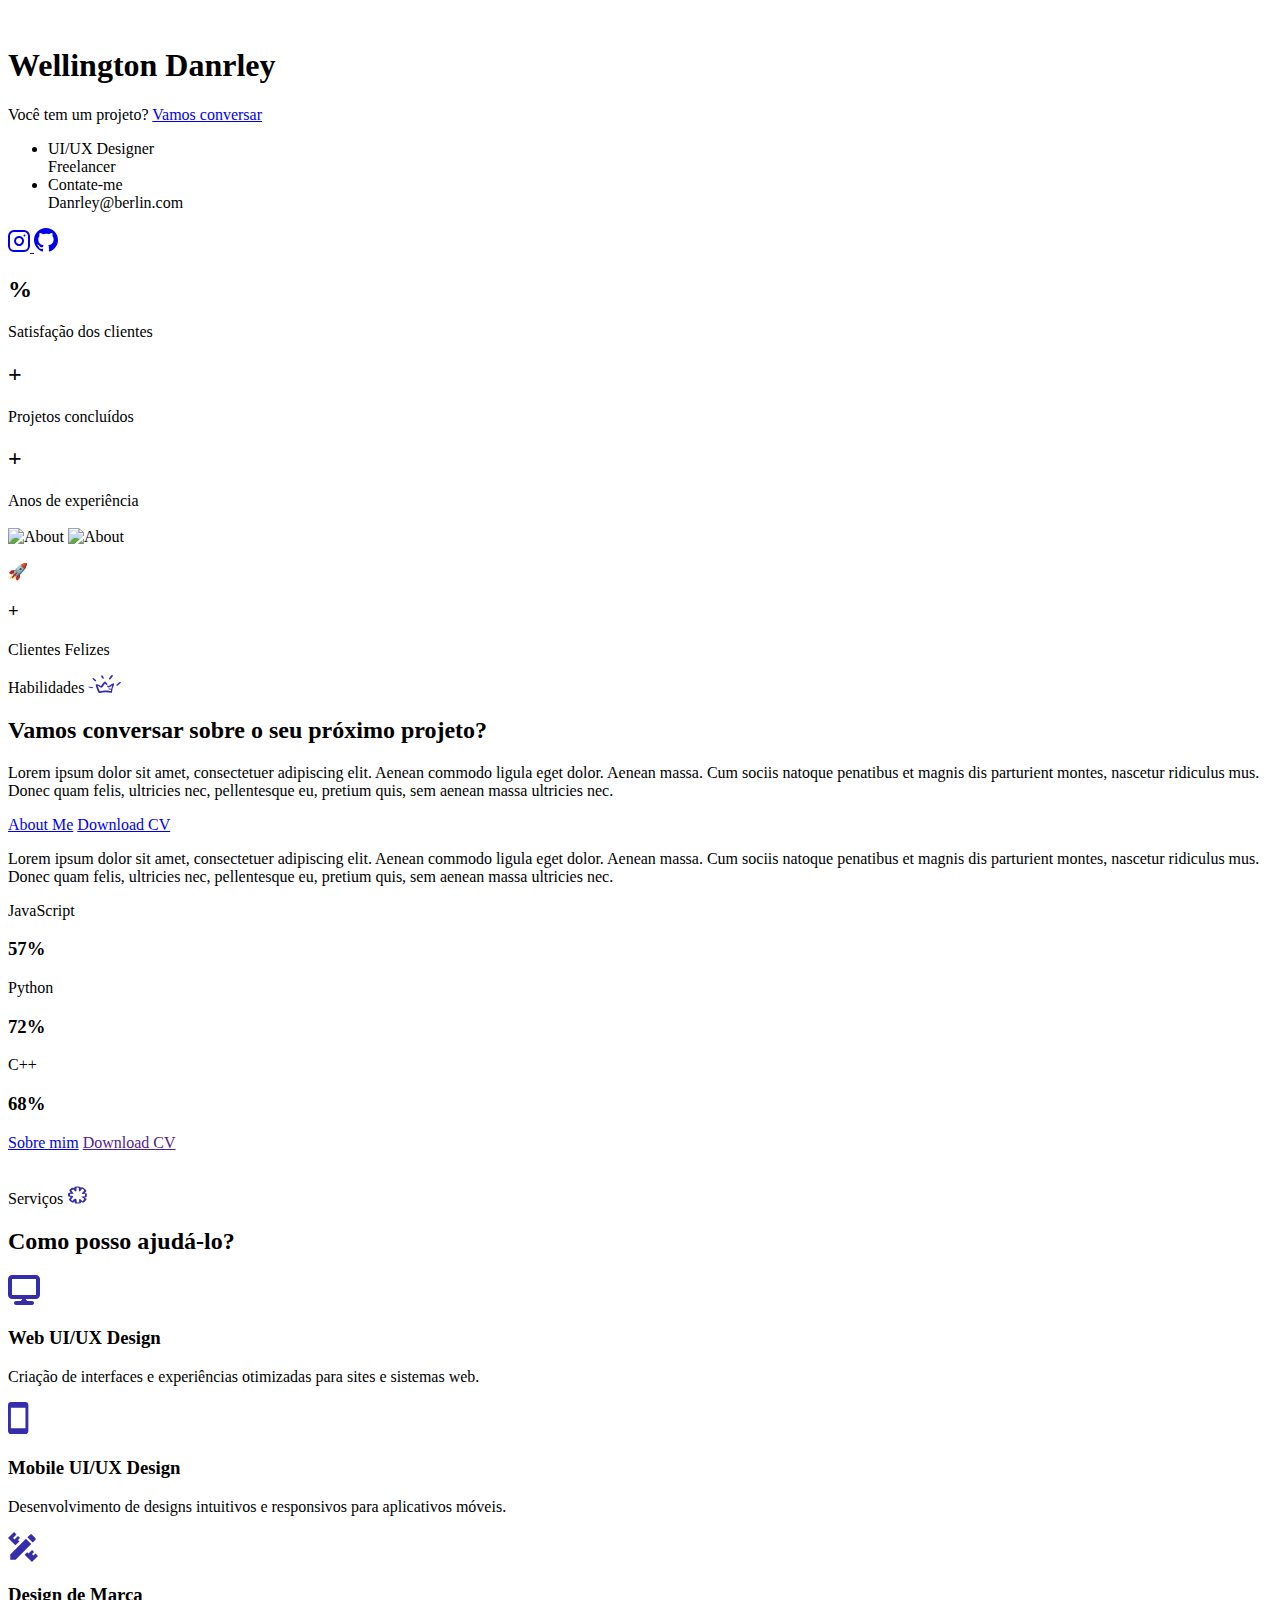
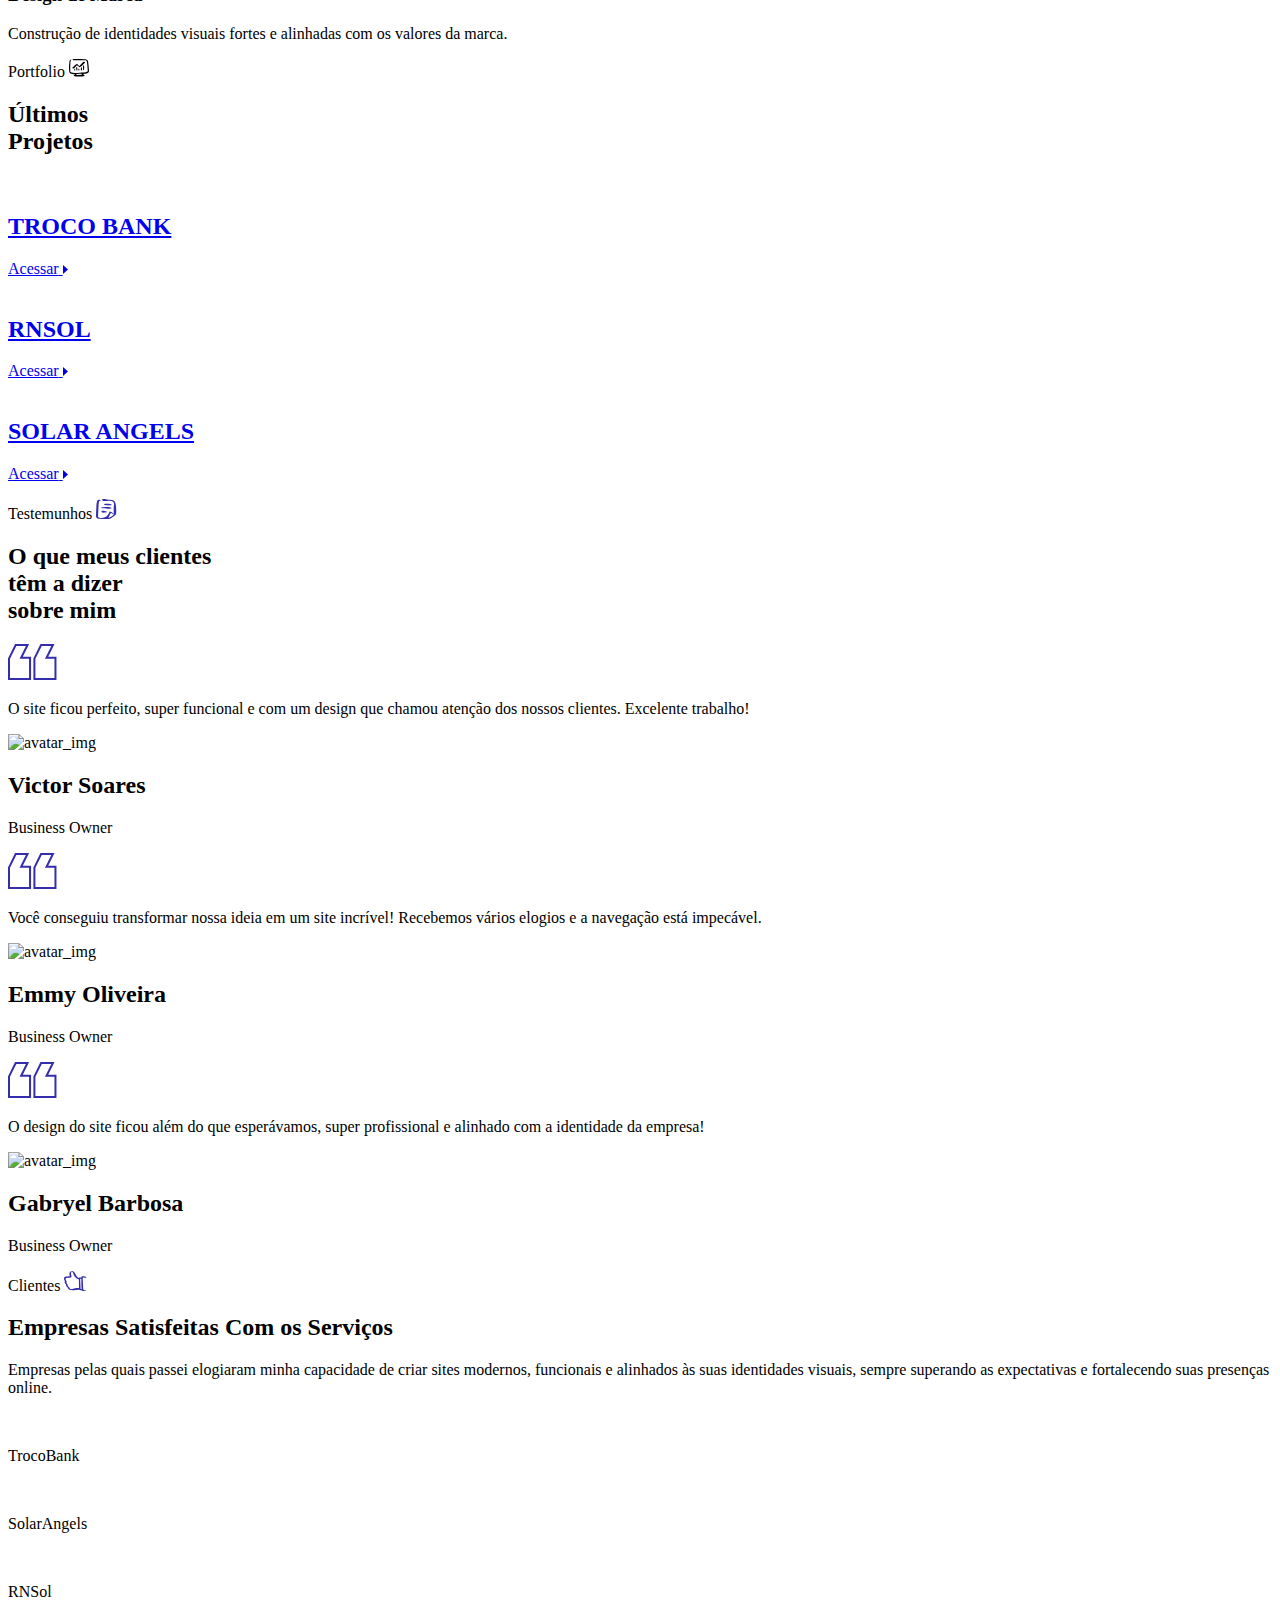
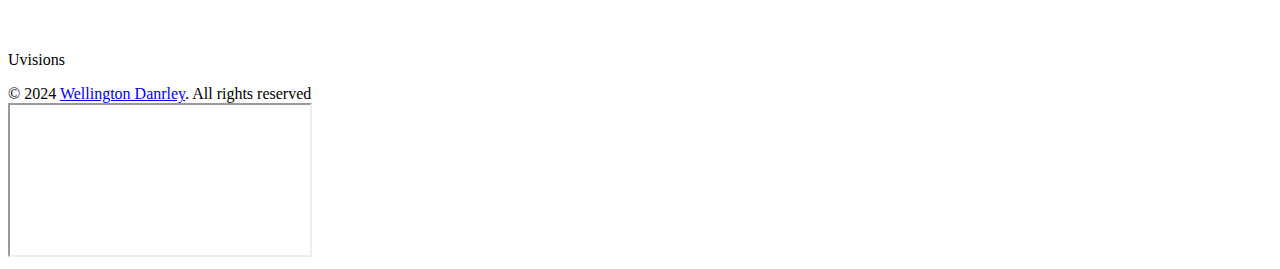
==== index.html @ e6342ba8 "Update index.html" ====
<!DOCTYPE html>
<html class="no-js" lang="en">


<meta http-equiv="content-type" content="text/html;charset=utf-8" /><!-- WD -->
<head>
  <!-- Meta Tags -->
  <meta charset="utf-8">
  <meta http-equiv="x-ua-compatible" content="ie=edge">
  <meta name="viewport" content="width=device-width, initial-scale=1">
  <meta name="author" content="Laralink">
  <!-- Favicon Icon -->
  <link rel="icon" href="five.png">
  <!-- Site Title -->
  <title>Wellington Danrley</title>
  <link rel="stylesheet" href="assets/css/plugins/bootstrap.min.css">
  <link rel="stylesheet" href="assets/css/plugins/fontawesome.min.css">
  <link rel="stylesheet" href="assets/css/plugins/odometer-theme-default.css">
  <link rel="stylesheet" href="assets/css/plugins/select2.min.css">
  <link rel="stylesheet" href="assets/css/plugins/animate.css">
  <link rel="stylesheet" href="assets/css/style.css">
</head>

<body>
  <div class="cs_preloader cs_center">
    <div class="cs_preloader_in"></div>
  </div>
  <!-- Start Header Section -->
  

  <!-- Main content inside start-->
  <main>
    <!-- Start Hero Section -->
    <section class="cs_hero cs_style_1 cs_filled_bg" data-src="assets/img/bg/hero_bg.svg">
      <div class="cs_hero_box">
        <img src="assets/img/hero_img.png" alt="">
        <div class="cs_hero_box_in wow fadeInUp" data-wow-duration="0.8s" data-wow-delay="0.2s">
          <h1 class="cs_hero_title cs_font_92 cs_extra_bold cs_link cs_gradient_text_2">Wellington Danrley</h1>
          <p class="cs_hero_subtitle cs_font_24">
            Você tem um projeto?
            <a href="https://wa.me/+5584991062127?text=quero%20fazer%20um%20projeto%20com%20você!" class="cs_semi_bold cs_accent_color cs_text_btn">Vamos conversar</a>
          </p>
        </div>
      </div>
      <div class="container cs_hero_info d-flex justify-content-between">
        <div class="cs_hero_left">
          <ul class="cs_mp_0">
            <li class="cs_hero_meta d-flex align-items-center">
              <div>
                <div class="cs_dot cs_accent_color cs_font_20 cs_semi_bold">UI/UX Designer</div>
                <span class="cs_white_color cs_opacity_06">Freelancer</span>
              </div>
            </li>
            <li class="cs_hero_meta d-flex align-items-center">
              <div>
                <div class="cs_dot cs_white_color cs_opacity_06">Contate-me</div>
                <span class="cs_white_color">Danrley@berlin.com</span>
              </div>
            </li>
          </ul>
          <div class="cs_height_75 cs_height_lg_50"></div>
          <div class="cs_social_btns d-flex cs_gap_30">
            <!--<a class="cs_accent_color_2" href="#">
              <svg width="13" height="22" viewBox="0 0 13 22" fill="none" xmlns="http://www.w3.org/2000/svg">
                <path
                  d="M12 1H9C7.67392 1 6.40215 1.52678 5.46447 2.46447C4.52678 3.40215 4 4.67392 4 6V9H1V13H4V21H8V13H11L12 9H8V6C8 5.73478 8.10536 5.48043 8.29289 5.29289C8.48043 5.10536 8.73478 5 9 5H12V1Z"
                  stroke="currentColor" stroke-width="2" stroke-linecap="round" stroke-linejoin="round" />
              </svg>
            </a>
            <a class="cs_accent_color_2" href="#">
              <svg width="22" height="20" viewBox="0 0 22 20" fill="none" xmlns="http://www.w3.org/2000/svg">
                <path
                  d="M21 1.00784C21 1.00784 20.3 3.10784 19 4.40784C20.6 14.4078 9.6 21.7078 1 16.0078C3.2 16.1078 5.4 15.4078 7 14.0078C2 12.5078 -0.5 6.60784 2 2.00784C4.2 4.60784 7.6 6.10784 11 6.00784C10.1 1.80784 15 -0.592165 18 2.20784C19.1 2.20784 21 1.00784 21 1.00784Z"
                  stroke="currentColor" stroke-width="2" stroke-linecap="round" stroke-linejoin="round" />
              </svg>
            </a>-->
            <a class="cs_accent_color_2" href="https://www.instagram.com/Danrleyof/">
              <svg width="22" height="22" viewBox="0 0 22 22" fill="none" xmlns="http://www.w3.org/2000/svg">
                <path
                  d="M16 1H6C3.23858 1 1 3.23858 1 6V16C1 18.7614 3.23858 21 6 21H16C18.7614 21 21 18.7614 21 16V6C21 3.23858 18.7614 1 16 1Z"
                  stroke="currentColor" stroke-width="2" stroke-linecap="round" stroke-linejoin="round" />
                <path
                  d="M14.9997 10.3701C15.1231 11.2023 14.981 12.0523 14.5935 12.7991C14.206 13.5459 13.5929 14.1515 12.8413 14.5297C12.0898 14.908 11.2382 15.0397 10.4075 14.906C9.57683 14.7723 8.80947 14.3801 8.21455 13.7852C7.61962 13.1903 7.22744 12.4229 7.09377 11.5923C6.96011 10.7616 7.09177 9.90995 7.47003 9.15843C7.84829 8.40691 8.45389 7.7938 9.20069 7.4063C9.94749 7.0188 10.7975 6.87665 11.6297 7.00006C12.4786 7.12594 13.2646 7.52152 13.8714 8.12836C14.4782 8.73521 14.8738 9.52113 14.9997 10.3701Z"
                  stroke="currentColor" stroke-width="2" stroke-linecap="round" stroke-linejoin="round" />
                <path d="M16.5 5.5H16.51" stroke="currentColor" stroke-width="2" stroke-linecap="round"
                  stroke-linejoin="round" />
              </svg>
            </a>
            <a class="cs_accent_color_2" href="https://github.com/wellingtondanrley/">
              <svg xmlns="http://www.w3.org/2000/svg" viewBox="0 0 24 24" width="24" height="24" fill="currentColor">
                <path d="M12 0C5.37 0 0 5.37 0 12c0 5.3 3.44 9.8 8.2 11.39.6.11.82-.26.82-.58 0-.29-.01-1.04-.02-2.04-3.34.73-4.04-1.61-4.04-1.61-.54-1.38-1.33-1.75-1.33-1.75-1.09-.75.08-.74.08-.74 1.2.08 1.83 1.23 1.83 1.23 1.07 1.83 2.8 1.3 3.48.99.11-.78.42-1.3.76-1.6-2.67-.3-5.47-1.34-5.47-5.97 0-1.32.47-2.4 1.23-3.24-.12-.3-.53-1.52.12-3.16 0 0 1.01-.32 3.3 1.23a11.48 11.48 0 0 1 3-.41c1.02.01 2.05.14 3 .41 2.29-1.55 3.3-1.23 3.3-1.23.65 1.64.24 2.86.12 3.16.77.84 1.23 1.92 1.23 3.24 0 4.64-2.81 5.66-5.48 5.97.43.37.81 1.1.81 2.22 0 1.6-.02 2.9-.02 3.29 0 .32.22.69.82.58C20.56 21.8 24 17.3 24 12c0-6.63-5.37-12-12-12z" />
              </svg>
            </a>
            <!--<a class="cs_accent_color_2" href="#">
              <svg width="22" height="22" viewBox="0 0 22 22" fill="none" xmlns="http://www.w3.org/2000/svg">
                <path
                  d="M11 21C16.5228 21 21 16.5228 21 11C21 5.47715 16.5228 1 11 1C5.47715 1 1 5.47715 1 11C1 16.5228 5.47715 21 11 21Z"
                  stroke="currentColor" stroke-width="2" stroke-linecap="round" stroke-linejoin="round" />
                <path d="M18.13 4.09009C14.22 8.14009 9 9.44009 1.25 9.94009" stroke="currentColor" stroke-width="2"
                  stroke-linecap="round" stroke-linejoin="round" />
                <path d="M20.7501 11.8401C14.1301 10.4301 8.61012 12.8401 4.37012 18.1601" stroke="currentColor"
                  stroke-width="2" stroke-linecap="round" stroke-linejoin="round" />
                <path d="M7.56006 1.75C11.9301 7.75 13.5601 11.17 15.5601 19.47" stroke="currentColor" stroke-width="2"
                  stroke-linecap="round" stroke-linejoin="round" />
              </svg>
            </a> -->
          </div>
        </div>
        <div>
          <div class="cs_funfact cs_style_1 text-end">
            <h2 class="cs_funfact_number cs_font_24 cs_white_color cs_semi_bold m-0">
              <span class="odometer" data-count-to="100"></span>%
            </h2>
            <div class="cs_white_color cs_opacity_06">Satisfação dos clientes</div>
          </div>
          <div class="cs_funfact cs_style_1 text-end">
            <h2 class="cs_funfact_number cs_font_24 cs_white_color cs_semi_bold m-0">
              <span class="odometer" data-count-to="10"></span>+
            </h2>
            <div class="cs_white_color cs_opacity_06">Projetos concluídos</div>
          </div>
          <div class="cs_funfact cs_style_1 text-end">
            <h2 class="cs_funfact_number cs_font_24 cs_white_color cs_semi_bold m-0">
              <span class="odometer" data-count-to="1"></span>+
            </h2>
            <div class="cs_white_color cs_opacity_06">Anos de experiência</div>
          </div>
        </div>
      </div>
    </section>
    <!-- Start Hero Section -->

    <!-- Start About Section -->
    <section class="position-relative">
      <div class="position-absolute cs_about_shape_2">
        <img src="assets/img/about_shape_2.svg" alt="">
      </div>
      <div class="cs_height_150 cs_height_lg_80"></div>
      <div class="container">
        <div class="row">
          <div class="col-lg-6">
            <div class="cs_image_box cs_style_1 position-relative">
              <img class="position-absolute cs_about_shape" src="assets/img/about_shape_1.svg" alt="About">
              <img class="w-100" src="assets/img/about_img_1.png" alt="About">
              <div
                class="cs_happy_client position-absolute cs_white_bg d-flex align-items-center cs_radius_20 cs_gap_15 wow fadeInRight" data-wow-duration="0.8s" data-wow-delay="0.2s">
                <p class="mb-0 cs_emoji_text">🚀</p>
                <div>
                  <h3 class="mb-0 cs_font_24 cs_semi_bold cs_accent_color">
                    <span class="odometer" data-count-to="9"></span>+
                  </h3>
                  <p class="mb-0 cs_font_16 cs_medium">Clientes Felizes</p>
                </div>
              </div>
            </div>
          </div>
          <div class="col-lg-6">
            <div class="cs_pl_70">
              <div class="cs_height_40 cs_height_lg_30"></div>
              <div class="cs_section_heading cs_style_1">
                <p class="cs_section_subtitle cs_accent_color_2 cs_font_16">
                  <span>Habilidades</span>
                  <svg width="34" height="18" viewBox="0 0 34 18" fill="none" xmlns="http://www.w3.org/2000/svg">
                    <path fill-rule="evenodd" clip-rule="evenodd"
                      d="M13.164 1.06887C13.1878 2.25431 14.6046 4.16031 15.5689 3.80003C15.9856 3.63732 15.9856 3.463 15.5332 2.19621C14.4498 -0.813889 13.1402 0.115862 13.164 1.06887ZM21.0215 3.75354C20.6882 4.67168 21.843 4.83439 22.6407 3.98598C23.4502 3.11433 24.3193 1.81268 24.7836 0.929407C25.2956 0.0810016 24.2955 -0.349012 23.4621 0.348307C22.474 1.16185 21.2477 3.11433 21.0215 3.75354ZM4.61598 3.0446C3.87784 3.33515 6.35416 6.33363 7.35421 6.35687C8.52093 6.38011 8.61615 6.12443 7.80659 5.06683C6.53272 3.39327 5.46126 2.70757 4.61598 3.0446ZM15.807 7.35636C15.3665 7.78637 14.8426 8.3791 14.6403 8.65803C12.9021 11.1916 12.8783 11.2149 12.0806 10.6221C10.2353 9.274 7.1994 8.35586 7.79467 10.7035C8.16374 12.1214 9.25905 14.7131 9.54478 15.5731C10.2829 17.8394 10.6758 18.2113 11.9854 17.9091C15.2355 17.1421 19.8787 17.1188 23.2003 17.851C24.0217 18.037 24.0693 17.944 24.1527 16.3285C24.3194 13.0628 26.248 9.87833 26.248 8.8556C26.248 7.70502 24.0217 8.56505 20.9978 10.8778L20.6882 11.1103L20.2477 10.8197C19.3429 10.227 18.8905 10.6919 19.4024 11.6797C19.8191 12.4817 20.1644 12.749 21.0811 12.319C21.6049 12.0749 22.3311 11.61 23.355 10.9011C23.7598 10.6221 24.0932 10.4246 24.0932 10.4594C24.0932 10.6221 23.3669 13.6671 23.3669 13.6787L21.5573 13.5276C20.1167 13.4695 19.9501 14.2133 21.4382 14.4342C21.593 14.4574 23.1169 14.6434 23.1169 14.6434C23.1169 14.6434 23.0574 15.2942 22.8907 15.6661C22.7121 16.038 22.4145 16.131 21.9264 15.9683C18.1047 14.7363 11.8782 16.2356 11.8663 16.2356C11.6401 16.2704 9.56861 10.9359 9.73528 10.7732C9.75909 10.75 10.0091 10.9011 10.2948 11.1103C13.5211 13.3998 13.8545 13.3301 15.9856 9.99456L16.9856 8.42559L17.3785 8.99507C18.5214 10.657 20.1405 9.92483 19.2357 8.70452C18.9262 8.29775 18.4143 7.6934 17.5928 6.75202C17.2238 6.32201 16.6761 6.50795 15.807 7.35636ZM31.2959 7.18203C30.8673 7.42609 28.6291 9.51805 28.3672 9.9132C27.8076 10.7848 28.9743 10.9824 30.0339 10.1921C31.2721 9.27399 33.0222 7.69341 33.0222 7.48421C33.0341 7.06582 31.8793 6.85661 31.2959 7.18203ZM1.8063 12.749C3.54448 13.1674 4.54451 13.272 4.93739 13.0628C5.58028 12.7257 5.28265 12.4817 3.75877 12.1098C3.6159 12.0749 2.21106 11.6914 1.24672 11.6914C0.556213 11.6914 -0.979555 12.0633 1.8063 12.749Z"
                      fill="#342EAD" />
                  </svg>
                </p>
                <h2 class="cs_section_title cs_font_48 cs_semi_bold">Vamos <span class="cs_accent_color">conversar
                  </span>
                  sobre o seu <span class="cs_accent_color_2">próximo projeto?</span></h2>
              </div>
              <div class="cs_height_40 cs_height_lg_30"></div>
              <div class="cs_tabs cs_style_1">

                <div class="cs_tab_body">
                  <div class="cs_tab " data-id="myself">
                    <p class="m-0">Lorem ipsum dolor sit amet, consectetuer adipiscing elit. Aenean commodo ligula eget
                      dolor. Aenean massa. Cum sociis natoque penatibus et magnis dis parturient montes, nascetur
                      ridiculus mus. Donec quam felis, ultricies nec, pellentesque eu, pretium quis, sem aenean massa
                      ultricies nec.</p>
                    <div class="cs_height_30 cs_height_lg_20"></div>
                    <a class="cs_btn cs_style_1" href="contact.html"><span>About Me</span></a>
                    <a class="cs_btn cs_style_1" href="contact.html"><span>Download CV</span></a>
                  </div>
                  <div class="cs_tab" data-id="education">
                    <p class="m-0">Lorem ipsum dolor sit amet, consectetuer adipiscing elit. Aenean commodo ligula eget
                      dolor. Aenean massa. Cum sociis natoque penatibus et magnis dis parturient montes, nascetur
                      ridiculus mus. Donec quam felis, ultricies nec, pellentesque eu, pretium quis, sem aenean massa
                      ultricies nec.</p>
                  </div>
                  <div class="cs_tab active" data-id="tools">
                    <!--<div class="cs_progressbar cs_style_1">
                      <div class="label cs_font_20 cs_primary_color">HTML/CSS</div>
                      <h3 class="cs_progressbar_head cs_accent_color cs_normal cs_font_14 text-end">89%</h3>
                      <div class="cs_progress" data-progress="89">
                        <div class="cs_progress_in"></div>
                      </div>
                    </div>-->
                    <div class="cs_progressbar cs_style_1">
                      <div class="label cs_font_20 cs_primary_color">JavaScript</div>
                      <h3 class="cs_progressbar_head cs_accent_color cs_normal cs_font_14 text-end">57%</h3>
                      <div class="cs_progress" data-progress="57">
                        <div class="cs_progress_in"></div>
                      </div>
                    </div>
                    <div class="cs_progressbar cs_style_1">
                      <div class="label cs_font_20 cs_primary_color">Python</div>
                      <h3 class="cs_progressbar_head cs_accent_color cs_normal cs_font_14 text-end">72%</h3>
                      <div class="cs_progress" data-progress="72">
                        <div class="cs_progress_in"></div>
                      </div>
                    </div>
                    <div class="cs_progressbar cs_style_1">
                      <div class="label cs_font_20 cs_primary_color">C++</div>
                      <h3 class="cs_progressbar_head cs_accent_color cs_normal cs_font_14 text-end">68%</h3>
                      <div class="cs_progress" data-progress="68">
                        <div class="cs_progress_in"></div>
                      </div>
                      
                    </div>
                    <a class="cs_btn cs_style_1" href="about.html"><span>Sobre mim</span></a>
                    <a class="cs_btn cs_style_1" href=""><span>Download CV</span></a>
                  </div>
                </div>
              </div>
            </div>
          </div>
        </div>
      </div>
      <div class="cs_height_150 cs_height_lg_80"></div>
    </section>
    <!-- End About Section -->

    <!-- Start Service Section -->
    <section class="cs_100_bg position-relative" data-src="assets/img/bg/service_bg.png">
      <div class="cs_service_shape_1 position-absolute">
        <img src="assets/img/service_shape_1.svg" alt="">
      </div>
      <div class="cs_height_145 cs_height_lg_75"></div>
      <div class="container">
        <div class="cs_section_heading cs_style_1">
          <p class="cs_section_subtitle cs_accent_color_2 cs_font_16 wow fadeInLeft" data-wow-duration="0.8s" data-wow-delay="0.2s">
            <span>Serviços</span>
            <svg width="20" height="18" viewBox="0 0 20 18" fill="none" xmlns="http://www.w3.org/2000/svg">
              <path fill-rule="evenodd" clip-rule="evenodd"
                d="M8.3165 0.722028C7.59665 0.85855 7.46009 1.00749 7.3608 1.6529C7.28633 2.17419 7.27388 2.1866 7.01329 2.02525C5.33769 0.933026 1.46525 3.71325 2.66918 5.14059C3.30217 5.88533 3.48833 6.25767 3.57521 6.38178C1.5521 6.69201 0.96875 6.64236 0.96875 8.90136C0.96875 10.7755 1.46522 10.6762 3.82344 10.8376C3.61244 11.1355 2.7809 12.4387 2.30925 12.9848C1.8252 13.5433 1.84999 13.6674 2.59469 14.4494C4.76674 16.7455 5.90861 17.1179 7.05048 15.9015C7.5221 15.4051 7.6463 15.492 7.65866 16.3856C7.68349 17.4778 8.94951 17.7881 12.1889 17.4654C14.2245 17.2668 14.0382 17.031 13.8769 15.8643L15.1802 16.4104C16.5082 16.9689 17.0171 16.5966 19.636 13.1337C19.7973 12.9227 19.3133 12.5008 18.9161 12.5008C18.7671 12.5008 18.3699 12.2525 18.0348 11.9546L17.4142 11.4085C17.8487 11.3589 18.5685 11.2596 19.1519 11.1603C19.4497 11.1106 19.6608 10.8624 19.6856 10.5645C19.8097 8.78962 19.8594 8.0325 19.8594 8.04495C19.8718 7.84638 19.7725 7.64771 19.6111 7.53605C19.4249 7.41194 19.1147 7.25055 18.5686 7.1389C17.6997 6.96514 17.6873 7.05198 18.6678 6.00944C19.7228 4.86753 19.7477 4.942 17.8735 3.01819C16.26 1.35502 14.9692 0.833728 14.1748 1.49155L13.7901 1.81425L13.7155 1.50396C13.5294 0.759261 10.4513 0.312435 8.3165 0.722028ZM11.7918 3.30365C11.9034 5.94734 12.3627 6.17074 13.9266 4.35865C15.5526 2.48449 15.3044 2.55895 16.409 3.61395C17.5881 4.731 17.6253 4.55724 15.9993 6.08391C14.1624 7.79673 14.2866 8.15661 16.6199 7.90839C18.3327 7.72218 18.1465 8.10696 17.9728 10.2542C14.8698 10.4528 13.8273 10.4528 15.4656 11.6195C16.744 12.538 17.3149 13.084 17.166 13.2826C17.0915 13.3695 15.5898 15.2313 15.5898 15.2313C15.3912 15.0824 15.0933 14.9583 14.0755 13.9777C12.5861 12.5628 12.0897 12.7738 12.1393 14.8465L12.1766 16.3236C9.64453 16.6711 9.73145 16.8324 9.59489 14.5238C9.54524 13.6799 9.65699 12.1656 7.94417 12.8358C7.17459 13.1337 6.20649 13.9156 5.80931 14.6479C5.63555 14.9706 5.51145 14.921 4.70469 14.3004C3.81104 13.6178 3.78622 13.8163 4.89086 12.5131C5.25079 12.0912 5.61075 11.6071 5.83416 11.2719C6.70298 9.93153 5.39977 9.64603 3.81108 9.64603H3.09116C3.09116 9.64603 3.10358 8.2559 3.21528 7.63534C3.3394 7.63534 4.13374 7.64771 4.89086 7.66017C6.92637 7.68499 6.98845 7.63534 6.08239 6.64236C5.22599 5.71149 4.7419 5.09094 4.44403 4.74341C4.61779 4.58206 3.83589 5.33917 6.09482 3.1423C6.23134 3.29124 6.93879 4.03594 7.62148 4.85511C8.4778 5.88524 9.48323 5.50053 9.48323 4.80547V4.06077C9.4956 1.40467 9.38385 1.59084 10.9106 1.62807L11.7173 1.64049L11.7918 3.30365Z"
                fill="#342EAD" />
            </svg>
          </p>
          <h2 class="cs_section_title cs_font_48 cs_semi_bold">Como posso <span class="cs_accent_color">ajudá-lo?</span>
          </h2>
        </div>
        <div class="cs_height_72 cs_height_lg_62"></div>
        <div class="row cs_gap_40 justify-content-md-center">
          <div class="col-lg-4 col-md-6">
            <div class="cs_iconbox cs_style_1 cs_transform_up_hover_5 cs_transition_4">
              <div class="cs_iconbox_in">
                <div class="cs_iconbox_icon cs_center rounded-circle cs_white_bg">
                  <svg width="32" height="30" viewBox="0 0 32 30" fill="none" xmlns="http://www.w3.org/2000/svg">
                    <path fill-rule="evenodd" clip-rule="evenodd"
                      d="M27.988 24H18.008C18.008 24.5339 18.2214 25.0457 18.6008 25.4213C18.9802 25.797 19.4941 26.0053 20.028 26H23.988C24.7025 25.9964 25.3647 26.3743 25.725 26.9913C26.0854 27.6084 26.0892 28.3708 25.735 28.9913C25.3809 29.6119 24.7225 29.9964 24.008 30H8.00799C6.90343 30 6.00799 29.1046 6.00799 28C6.01455 26.8982 6.90615 26.0066 8.00799 26H11.94C12.4739 26.0053 12.9877 25.797 13.3671 25.4213C13.7466 25.0457 13.96 24.5339 13.96 24H4.014C1.80304 23.9989 0.00880834 22.211 0 20V4.00002C-6.51263e-06 2.93673 0.423342 1.91718 1.17652 1.16664C1.92969 0.416086 2.95071 -0.003697 4.014 2.4535e-05H27.98C30.1942 -0.00440054 31.9934 1.78582 32 4.00002V20.02C31.989 22.226 30.194 24.0067 27.988 24ZM27.988 3.99997H4.008C4.008 3.99997 4.02 20 4.022 20H28.008L27.988 3.99997Z"
                      fill="#342EAD" />
                  </svg>
                </div>
                <!--<p class="cs_iconbox_mini_title cs_ternary_color text-uppercase cs_font_15">21 Projects</p>-->
                <h3 class="cs_iconbox_title cs_font_28 cs_medium">Web UI/UX Design</h3>
                <p class="cs_iconbox_subtitle">Criação de interfaces e experiências otimizadas para sites e sistemas web.</p>
                <a href="" class="cs_iconbox_btn cs_primary_color_hover cs_center_between">
                 <!-- <span class="cs_iconbox_btn_text position-relative d-inline-block cs_font_16">Explore</span>
                  <span class="cs_circle_btn cs_style_1 cs_accent_color cs_center rounded-circle">
                    <svg width="11" height="11" viewBox="0 0 11 11" fill="none" xmlns="http://www.w3.org/2000/svg">
                      <path d="M1 10L10 1" stroke="currentColor" stroke-width="2" stroke-linecap="round"
                        stroke-linejoin="round" />
                      <path d="M1 1H10V10" stroke="currentColor" stroke-width="2" stroke-linecap="round"
                        stroke-linejoin="round" />
                    </svg>
                    <svg width="11" height="11" viewBox="0 0 11 11" fill="none" xmlns="http://www.w3.org/2000/svg">
                      <path d="M1 10L10 1" stroke="currentColor" stroke-width="2" stroke-linecap="round"
                        stroke-linejoin="round" />
                      <path d="M1 1H10V10" stroke="currentColor" stroke-width="2" stroke-linecap="round"
                        stroke-linejoin="round" />
                    </svg>
                  </span>-->
                </a>
              </div>
              <div class="cs_progressbar cs_style_1 text-center">
                <!--<h3 class="cs_progressbar_head cs_accent_color cs_normal cs_font_14"><span class="odometer" data-count-to="100"></span>%</h3>-->
                <div class="cs_progress" data-progress="100">
                  <div class="cs_progress_in"></div>
                </div>
              </div>
            </div>
          </div>
          <div class="col-lg-4 col-md-6">
            <div class="cs_iconbox cs_style_1 cs_transform_up_hover_5 cs_transition_4">
              <div class="cs_iconbox_in">
                <div class="cs_iconbox_icon cs_center rounded-circle cs_white_bg">
                  <svg width="21" height="32" viewBox="0 0 21 32" fill="none" xmlns="http://www.w3.org/2000/svg">
                    <path
                      d="M17.4545 26.1818H2.90909V5.81818H17.4545M17.4545 0H2.90909C1.29455 0 0 1.29455 0 2.90909V29.0909C0 29.8624 0.306492 30.6024 0.852053 31.1479C1.39761 31.6935 2.13755 32 2.90909 32H17.4545C18.2261 32 18.966 31.6935 19.5116 31.1479C20.0571 30.6024 20.3636 29.8624 20.3636 29.0909V2.90909C20.3636 1.29455 19.0545 0 17.4545 0Z"
                      fill="#342EAD" />
                  </svg>
                </div>
                <!--<p class="cs_iconbox_mini_title cs_ternary_color text-uppercase cs_font_15">18 Projects</p>-->
                <h3 class="cs_iconbox_title cs_font_28 cs_medium">Mobile UI/UX Design</h3>
                <p class="cs_iconbox_subtitle">Desenvolvimento de designs intuitivos e responsivos para aplicativos móveis.</p>
                <a href="" class="cs_iconbox_btn cs_primary_color_hover cs_center_between">
                  <!--<span class="cs_iconbox_btn_text position-relative d-inline-block cs_font_16">Explore</span>
                  <span class="cs_circle_btn cs_style_1 cs_accent_color cs_center rounded-circle">
                    <svg width="11" height="11" viewBox="0 0 11 11" fill="none" xmlns="http://www.w3.org/2000/svg">
                      <path d="M1 10L10 1" stroke="currentColor" stroke-width="2" stroke-linecap="round"
                        stroke-linejoin="round" />
                      <path d="M1 1H10V10" stroke="currentColor" stroke-width="2" stroke-linecap="round"
                        stroke-linejoin="round" />
                    </svg>
                    <svg width="11" height="11" viewBox="0 0 11 11" fill="none" xmlns="http://www.w3.org/2000/svg">
                      <path d="M1 10L10 1" stroke="currentColor" stroke-width="2" stroke-linecap="round"
                        stroke-linejoin="round" />
                      <path d="M1 1H10V10" stroke="currentColor" stroke-width="2" stroke-linecap="round"
                        stroke-linejoin="round" />
                    </svg>
                  </span>-->
                </a>
              </div>
              <div class="cs_progressbar cs_style_1 text-center">
                <!--<h3 class="cs_progressbar_head cs_accent_color cs_normal cs_font_14"><span class="odometer" data-count-to="75"></span>%</h3>-->
                <div class="cs_progress" data-progress="100">
                  <div class="cs_progress_in"></div>
                </div>
              </div>
            </div>
          </div>
          <div class="col-lg-4 col-md-6">
            <div class="cs_iconbox cs_style_1 cs_transform_up_hover_5 cs_transition_4">
              <div class="cs_iconbox_in">
                <div class="cs_iconbox_icon cs_center rounded-circle cs_white_bg">
                  <svg width="30" height="30" viewBox="0 0 30 30" fill="none" xmlns="http://www.w3.org/2000/svg">
                    <path
                      d="M2.27615 22.4222V27.7238H7.57776L23.2139 12.0735L17.9123 6.77191L2.27615 22.4222ZM30 23.9915L23.9915 30L16.64 22.6484L19.1423 20.1461L20.5561 21.5598L24.0481 18.0537L26.0556 20.0613L23.9915 22.0688L25.4901 23.4826L27.4976 21.5033L30 23.9915ZM7.37983 13.3459L0 6.00848L6.00848 0L8.4967 2.50236L5.00471 6.00848L6.51744 7.50707L9.99529 4.00094L12.0028 6.00848L9.99529 8.00189L11.409 9.41565L7.37983 13.3459ZM27.3139 7.9312C27.8652 7.37983 27.8652 6.51744 27.3139 5.93779L24.0057 2.68615C23.4826 2.13478 22.5636 2.13478 22.0122 2.68615L19.4109 5.27333L24.7125 10.5749L27.3139 7.9312Z"
                      fill="#342EAD" />
                  </svg>
                </div>
                <!--<p class="cs_iconbox_mini_title cs_ternary_color text-uppercase cs_font_15">25 Projects</p>-->
                <h3 class="cs_iconbox_title cs_font_28 cs_medium">Design de Marca</h3>
                <p class="cs_iconbox_subtitle">Construção de identidades visuais fortes e alinhadas com os valores da marca.</p>
                <a href="" class="cs_iconbox_btn cs_primary_color_hover cs_center_between">
                 <!-- <span class="cs_iconbox_btn_text position-relative d-inline-block cs_font_16">Explore</span>
                  <span class="cs_circle_btn cs_style_1 cs_accent_color cs_center rounded-circle">
                    <svg width="11" height="11" viewBox="0 0 11 11" fill="none" xmlns="http://www.w3.org/2000/svg">
                      <path d="M1 10L10 1" stroke="currentColor" stroke-width="2" stroke-linecap="round"
                        stroke-linejoin="round" />
                      <path d="M1 1H10V10" stroke="currentColor" stroke-width="2" stroke-linecap="round"
                        stroke-linejoin="round" />
                    </svg>
                    <svg width="11" height="11" viewBox="0 0 11 11" fill="none" xmlns="http://www.w3.org/2000/svg">
                      <path d="M1 10L10 1" stroke="currentColor" stroke-width="2" stroke-linecap="round"
                        stroke-linejoin="round" />
                      <path d="M1 1H10V10" stroke="currentColor" stroke-width="2" stroke-linecap="round"
                        stroke-linejoin="round" />
                    </svg>
                  </span>-->
                </a>
              </div>
              <div class="cs_progressbar cs_style_1 text-center">
                <!--<h3 class="cs_progressbar_head cs_accent_color cs_normal cs_font_14"><span class="odometer" data-count-to="93"></span>%</h3>-->
                <div class="cs_progress" data-progress="100">
                  <div class="cs_progress_in"></div>
                </div>
              </div>
            </div>
          </div>
        </div>
      </div>
      <div class="cs_height_150 cs_height_lg_20"></div>
    </section>
    <!-- End Service Section -->

    <!-- Start Portfolio Section -->
    <section class="cs_100_bg" data-src="assets/img/bg/portfolio_bg.png">
      <div class="cs_height_150 cs_height_lg_80"></div>
      <div class="container">
        <div class="cs_grid_3">
          <div class="cs_grid_item">
            <div class="cs_portfolio cs_style_1 cs_zoom position-relative">
              <div class="cs_section_heading cs_style_1">
                <p class="cs_section_subtitle cs_violet_text cs_font_16 wow fadeInRight" data-wow-duration="0.8s" data-wow-delay="0.2s">
                  <span>Portfolio</span>
                  <svg width="20" height="18" viewBox="0 0 20 18" fill="none" xmlns="http://www.w3.org/2000/svg">
                    <path fill-rule="evenodd" clip-rule="evenodd"
                      d="M4.19081 0.0804121C2.96402 0.280944 3.78977 1.09487 4.80423 1.23643C5.65354 1.35439 7.28135 1.35439 10.7848 1.34259C15.0549 1.3308 16.8833 1.37797 17.1546 1.49593C17.827 1.80263 18.1219 2.98224 18.3107 6.17896C18.3814 7.31138 18.523 9.01 18.6291 9.95368C18.9594 12.9853 18.6527 13.2802 14.7719 13.4335C13.2738 13.4925 11.3274 13.6104 10.4545 13.693C6.37308 14.0823 3.83693 14.0115 2.42141 13.4453C1.24181 12.9734 1.30081 12.596 1.26542 11.8056C1.18285 10.2722 1.21823 7.14621 1.37157 4.30338C1.50133 1.92058 1.65467 1.44875 2.42141 1.09487C2.89325 0.882538 2.72812 0.634828 2.13831 0.65842C1.25361 0.705604 0.569457 1.0005 0.439701 2.38063C0.274556 4.07926 -0.775323 13.4099 1.11204 14.2002C2.35062 14.7193 4.50929 15.2265 5.3586 15.2265C5.9484 15.2265 5.92485 15.8871 5.33505 16.064C3.9785 16.4533 4.93396 17.397 6.72695 17.4677C10.3601 17.5857 15.6684 17.2908 15.7155 16.9487C15.7627 16.6066 14.996 15.8281 14.5949 15.8281C14.4652 15.8281 14.3826 15.6747 14.3826 15.4506C14.3826 15.1321 14.3826 14.6839 14.7482 14.6839C16.3171 14.6839 17.1546 14.6131 17.6265 14.5069C19.9267 14.0115 20.0211 12.4544 19.9975 11.5461C19.9149 7.8304 19.2189 4.27981 19.2189 3.44229C19.2071 1.99138 18.3578 0.564051 16.5413 0.304539C15.8335 0.092211 5.4058 -0.12012 4.19081 0.0804121ZM10.3484 7.29958C10.2068 7.14623 8.83846 5.62455 8.46099 5.23528C7.98915 4.75164 7.50549 4.90497 6.49103 5.83686C5.97201 6.32049 5.15809 7.04007 4.67446 7.45293C2.99942 8.86845 2.86966 9.50543 4.24979 9.50543C4.72163 9.50543 4.94579 9.34027 6.34951 7.90116C8.1661 6.03739 8.00095 6.04919 9.58161 7.58267C10.6433 8.60892 10.5135 8.62074 12.2357 7.27599C13.722 5.89586 14.5713 4.97576 15.6448 3.90232C16.7064 2.84068 15.0785 2.35704 14.2174 3.08839C13.203 3.92591 10.3601 7.28778 10.3484 7.29958ZM14.1702 6.74517C13.9579 7.28779 14.0641 10.9092 14.3 11.1333C14.878 11.7113 15.2319 10.4727 15.1965 8.01912C15.1729 6.66258 14.5123 5.84868 14.1702 6.74517ZM7.34037 8.21967C6.97469 9.18695 7.28136 11.8293 8.02451 11.6995C8.76766 11.5697 8.26045 8.65611 8.0953 8.23145C7.98914 7.92476 7.45833 7.91298 7.34037 8.21967ZM12.1413 8.49096C11.9408 8.73868 11.7403 10.5671 11.87 11.0625C12.0941 11.9472 13.026 11.5579 13.026 10.5789C13.026 8.93923 12.6014 7.93655 12.1413 8.49096ZM5.42939 9.75316C5.25245 9.9301 5.32322 11.2512 5.53554 11.5343C5.91302 12.0534 6.2433 11.7231 6.2433 10.8148C6.23151 9.87112 5.83046 9.34029 5.42939 9.75316ZM9.49901 9.75316C9.19232 10.0599 9.40464 11.322 9.78211 11.4989C10.3837 11.7703 10.5843 11.0271 10.2186 9.8475C10.1596 9.63517 9.67596 9.57621 9.49901 9.75316ZM12.5424 14.8844C13.0143 15.0142 12.8373 15.4388 12.8845 15.8281L7.43471 15.9224C7.43471 15.8871 7.52912 14.9552 7.52912 15.0142C7.90659 15.0024 11.3628 14.8608 11.8347 14.8254C12.0234 14.8018 12.3537 14.8372 12.5424 14.8844Z"
                      fill="currentColor" />
                  </svg>
                </p>
                <h2 class="cs_section_title cs_font_48 cs_semi_bold"><span class="cs_white_blue_text">Últimos
                  </span><br><span class="cs_accent_color">Projetos</span>
                </h2>
              </div>
            </div>
            <div class="cs_height_60 cs_height_lg_30"></div>
          </div>
          <div class="cs_grid_item">
            <a href="https://trocobank.com.br" class="cs_portfolio cs_style_1 cs_zoom position-relative">
              <div class="cs_portfolio_thumbnail">
                <img class="cs_zoom_in w-100" src="assets/img/portfolio/p3.jpg" alt="">
              </div>
              <div class="cs_portfolio_info cs_white_color cs_medium position-absolute">
                <h2 class="cs_font_28 cs_white_color cs_medium mb-0">TROCO BANK</h2>
                <div class="cs_font_16 cs_gap_15 d-inline-flex cs_medium align-items-center">
                  <span class="cs_text_btn cs_secondary_font cs_type_1 text-uppercase">Acessar</span>
                  <svg width="5" height="9" viewBox="0 0 5 9" fill="none" xmlns="http://www.w3.org/2000/svg">
                    <path d="M0 0L5 4.5L0 9L0 0Z" fill="currentColor" />
                  </svg>
                </div>
              </div>
            </a>
          </div>
          <div class="cs_grid_item">
            <a href="https://rnsol.com.br" class="cs_portfolio cs_style_1 cs_zoom position-relative">
              <div class="cs_portfolio_thumbnail">
                <img class="cs_zoom_in w-100" src="assets/img/portfolio/p2.jpg" alt="">
              </div>
              <div class="cs_portfolio_info cs_white_color cs_medium position-absolute">
                <h2 class="cs_font_28 cs_white_color cs_medium mb-0">RNSOL</h2>
                <div class="cs_font_16 cs_gap_15 d-inline-flex cs_medium align-items-center">
                  <span class="cs_text_btn cs_secondary_font cs_type_1 text-uppercase">Acessar</span>
                  <svg width="5" height="9" viewBox="0 0 5 9" fill="none" xmlns="http://www.w3.org/2000/svg">
                    <path d="M0 0L5 4.5L0 9L0 0Z" fill="currentColor" />
                  </svg>
                </div>
              </div>
            </a>
          </div>
          <div class="cs_grid_item">
            <a href="https://solarangels.com.br/assinatura" class="cs_portfolio cs_style_1 cs_zoom position-relative">
              <div class="cs_portfolio_thumbnail">
                <img class="cs_zoom_in w-100" src="assets/img/portfolio/p1.jpg" alt="">
              </div>
              <div class="cs_portfolio_info cs_white_color cs_medium position-absolute">
                <h2 class="cs_font_28 cs_white_color cs_medium mb-0">SOLAR ANGELS</h2>
                <div class="cs_font_16 cs_gap_15 d-inline-flex cs_medium align-items-center">
                  <span class="cs_text_btn cs_secondary_font cs_type_1 text-uppercase">Acessar</span>
                  <svg width="5" height="9" viewBox="0 0 5 9" fill="none" xmlns="http://www.w3.org/2000/svg">
                    <path d="M0 0L5 4.5L0 9L0 0Z" fill="currentColor" />
                  </svg>
                </div>
              </div>
            </a>
          </div>
          <div class="cs_grid_item">
            <div class="cs_portfolio_btn_wrap text-center wow fadeInUp" data-wow-duration="0.8s" data-wow-delay="0.2s">
              <a class="cs_portfolio_text_btn d-inline-flex cs_gap_25 align-items-center cs_font_24 cs_accent_color cs_semi_bold"
                href="">
                <!--<span class="cs_text_btn">View All Project</span>
                <span class="cs_circle_btn cs_style_1 cs_accent_color cs_center rounded-circle">
                  <svg width="15" height="15" viewBox="0 0 15 15" fill="none" xmlns="http://www.w3.org/2000/svg">
                    <path d="M1 14L14 1" stroke="currentColor" stroke-width="2" stroke-linecap="round"
                      stroke-linejoin="round" />
                    <path d="M1 1H14V14" stroke="currentColor" stroke-width="2" stroke-linecap="round"
                      stroke-linejoin="round" />
                  </svg>
                  <svg width="15" height="15" viewBox="0 0 15 15" fill="none" xmlns="http://www.w3.org/2000/svg">
                    <path d="M1 14L14 1" stroke="currentColor" stroke-width="2" stroke-linecap="round"
                      stroke-linejoin="round" />
                    <path d="M1 1H14V14" stroke="currentColor" stroke-width="2" stroke-linecap="round"
                      stroke-linejoin="round" />
                  </svg>-->
                </span>
              </a>
            </div>
          </div>
        </div>
      </div>
      <div class="cs_height_150 cs_height_lg_80"></div>
    </section>
    <!-- End Portfolio Section -->

    <!-- Start Testimonial Section -->
    <section class="position-relative">
      <div class="cs_testmonial_shape_1 position-absolute">
        
      </div>
      <div class="cs_height_150 cs_height_lg_80"></div>
      <div class="container">
        <div class="cs_isotop cs_isotop_col_2 cs_has_gutter_40">
          <div class="cs_grid_sizer"></div>
          <div class="cs_isotop_item">
            <div class="cs_section_heading cs_style_1">
              <p class="cs_section_subtitle cs_accent_color_2 cs_font_16 wow fadeInLeft" data-wow-duration="0.8s" data-wow-delay="0.2s">
                <span>Testemunhos</span>
                <svg width="21" height="20" viewBox="0 0 21 20" fill="none" xmlns="http://www.w3.org/2000/svg">
                  <path fill-rule="evenodd" clip-rule="evenodd"
                    d="M6.32185 0.162195C5.92711 0.458249 6.20673 1.29707 6.83174 1.70825C7.35805 2.05365 9.61133 2.16878 11.2561 1.95496C15.7627 1.34641 18.2298 2.57997 17.9831 5.2938C17.6377 9.27408 17.5719 12.0866 17.8186 13.4353C18.0982 14.9978 18.0653 14.8826 17.539 14.4879C17.0292 14.1096 15.8614 13.3366 15.2035 12.9254C14.6607 12.5965 13.7232 12.1195 13.5423 12.728C13.2462 13.7313 12.358 15.2774 11.5686 16.33C9.77579 18.7149 6.32185 19.2577 3.36131 18.7478C2.11131 18.534 2.07841 18.1063 2.12775 17.1688C2.29223 13.8136 2.52246 4.86616 2.9172 2.97471C3.11457 2.02076 3.34485 1.85628 4.08498 1.64246C5.38433 1.28062 4.4962 0.655619 2.96659 0.836541C1.89751 0.968121 1.28895 1.36286 0.910659 2.76089C0.334999 4.9484 0.400789 8.92867 0.0060502 17.0702C-0.0926344 18.9781 1.02579 19.636 2.63764 19.8004C3.59159 19.8991 5.03895 19.932 7.47317 19.9649C10.4995 19.9978 12.0126 20.0471 13.0324 19.8991C14.1837 19.7346 14.6936 19.3235 16.0588 18.4188C20.368 15.5241 20.2035 15.7873 20.2199 11.9714C20.2528 3.22142 19.0357 0.984568 14.0686 0.754304C12.6212 0.688514 11.2232 0.524037 10.6969 0.37601C9.3153 -0.00228091 6.71659 -0.133858 6.32185 0.162195ZM9.24946 4.83327C8.0488 4.93195 7.63768 5.82011 8.65742 6.09972C9.49624 6.32998 13.7067 6.37932 15.1048 6.2313C15.96 6.13261 15.6146 5.52406 14.9238 5.228C13.9041 4.78392 11.8153 4.61945 9.24946 4.83327ZM7.17715 8.18854C4.34819 8.32012 5.08831 9.09315 6.33831 9.33986C8.87122 9.83328 15.5982 9.89908 15.5982 9.24118C15.5982 8.33657 12.3745 7.94183 7.17715 8.18854ZM7.19353 13.6984C8.3613 13.6655 10.6969 13.4682 11.1245 13.3366C11.8647 13.1063 10.8449 12.3168 9.56203 12.1359C7.83504 11.8892 7.11129 11.8234 6.70011 11.8563C4.52905 11.9714 5.483 13.7478 7.19353 13.6984ZM17.8021 15.5405C17.6048 15.6886 15.7133 17.5965 13.4436 18.5504C12.5883 18.9123 12.1442 18.8629 12.7034 18.1392C13.1475 17.3333 14.6772 13.9287 15.0555 13.9287C15.2693 13.9451 17.8021 15.5405 17.8021 15.5405Z"
                    fill="#342EAD" />
                </svg>
              </p>
              <h2 class="cs_section_title cs_font_48 cs_semi_bold">O que <span class="cs_accent_color">meus clientes </span><br>têm a dizer <br><span class="cs_accent_color_2">sobre mim</span>
              </h2>
            </div>
            <div class="cs_height_75"></div>
          </div>
          
          <div class="cs_isotop_item">
            <div class="cs_testimonial cs_style_1 cs_radius_10 overflow-hidden cs_filled_bg"
              data-src="assets/img/bg/testimonial_bg.svg">
              <div class="cs_testimonial_in">
                <div class="cs_testmonial_icon">
                  <svg width="49" height="36" viewBox="0 0 49 36" fill="none" xmlns="http://www.w3.org/2000/svg">
                    <path
                      d="M18.777 2.44455L19.4939 1H17.8813H8.3525H7.73241L7.45675 1.55545L1.10425 14.3554L1 14.5655V14.8V34V35H2H21.0575H22.0575V34V14.8V13.8H21.0575H13.1414L18.777 2.44455ZM44.187 2.44455L44.904 1H43.2913H33.7625H33.1424L32.8668 1.55545L26.5143 14.3554L26.41 14.5655V14.8V34V35H27.41H46.4675H47.4675V34V14.8V13.8H46.4675H38.5514L44.187 2.44455Z"
                      stroke="#342EAD" stroke-width="2" />
                  </svg>

                </div>
                <p class="cs_testimonial_text">O site ficou perfeito, super funcional e com um design que chamou atenção dos nossos clientes. Excelente trabalho!</p>
                <div class="cs_tastimonial_avater d-flex align-items-center">
                  <img src="assets/img/testmonial/a2.jpg" alt="avatar_img">
                  <div class="cs_ml_20">
                    <h2 class="cs_testmonial_name cs_font_20 cs_semi_bold mb-0">Victor Soares</h2>
                    <p class="cs_testmonial_designation cs_font_16 cs_normal mb-0">Business Owner</p>
                  </div>
                </div>
              </div>
            </div>
          </div>
          <div class="cs_isotop_item">
            <div class="cs_testimonial cs_style_1 cs_radius_10 overflow-hidden cs_filled_bg"
              data-src="assets/img/bg/testimonial_bg.svg">
              <div class="cs_testimonial_in">
                <div class="cs_testmonial_icon">
                  <svg width="49" height="36" viewBox="0 0 49 36" fill="none" xmlns="http://www.w3.org/2000/svg">
                    <path
                      d="M18.777 2.44455L19.4939 1H17.8813H8.3525H7.73241L7.45675 1.55545L1.10425 14.3554L1 14.5655V14.8V34V35H2H21.0575H22.0575V34V14.8V13.8H21.0575H13.1414L18.777 2.44455ZM44.187 2.44455L44.904 1H43.2913H33.7625H33.1424L32.8668 1.55545L26.5143 14.3554L26.41 14.5655V14.8V34V35H27.41H46.4675H47.4675V34V14.8V13.8H46.4675H38.5514L44.187 2.44455Z"
                      stroke="#342EAD" stroke-width="2" />
                  </svg>

                </div>
                <p class="cs_testimonial_text">Você conseguiu transformar nossa ideia em um site incrível! Recebemos vários elogios e a navegação está impecável.</p>
                <div class="cs_tastimonial_avater d-flex align-items-center">
                  <img src="assets/img/testmonial/a1.jpg" alt="avatar_img">
                  <div class="cs_ml_20">
                    <h2 class="cs_testmonial_name cs_font_20 cs_semi_bold mb-0">Emmy Oliveira</h2>
                    <p class="cs_testmonial_designation cs_font_16 cs_normal mb-0">Business Owner</p>
                  </div>
                </div>
              </div>
            </div>
          </div>
          <div class="cs_isotop_item">
            <div class="cs_testimonial cs_style_1 cs_radius_10 overflow-hidden cs_filled_bg"
              data-src="assets/img/bg/testimonial_bg.svg">
              <div class="cs_testimonial_in">
                <div class="cs_testmonial_icon">
                  <svg width="49" height="36" viewBox="0 0 49 36" fill="none" xmlns="http://www.w3.org/2000/svg">
                    <path
                      d="M18.777 2.44455L19.4939 1H17.8813H8.3525H7.73241L7.45675 1.55545L1.10425 14.3554L1 14.5655V14.8V34V35H2H21.0575H22.0575V34V14.8V13.8H21.0575H13.1414L18.777 2.44455ZM44.187 2.44455L44.904 1H43.2913H33.7625H33.1424L32.8668 1.55545L26.5143 14.3554L26.41 14.5655V14.8V34V35H27.41H46.4675H47.4675V34V14.8V13.8H46.4675H38.5514L44.187 2.44455Z"
                      stroke="#342EAD" stroke-width="2" />
                  </svg>

                </div>
                <p class="cs_testimonial_text">O design do site ficou além do que esperávamos, super profissional e alinhado com a identidade da empresa!</p>
                <div class="cs_tastimonial_avater d-flex align-items-center">
                  <img src="assets/img/testmonial/a3.jpg" alt="avatar_img">
                  <div class="cs_ml_20">
                    <h2 class="cs_testmonial_name cs_font_20 cs_semi_bold mb-0">Gabryel Barbosa</h2>
                    <p class="cs_testmonial_designation cs_font_16 cs_normal mb-0">Business Owner</p>
                  </div>
                </div>
              </div>
            </div>
          </div>
        </div>
      </div>
      <div class="cs_height_150 cs_height_lg_80"></div>
    </section>
    <section>
  
      <div class="container">
        <div class="row">
          <div class="col-lg-4">
            <div class="cs_section_heading cs_style_1">
              <p class="cs_section_subtitle cs_accent_color_2 cs_font_16 wow fadeInRight" data-wow-duration="0.8s" data-wow-delay="0.2s">
                <span>Clientes</span>
                <svg width="23" height="20" viewBox="0 0 23 20" fill="none" xmlns="http://www.w3.org/2000/svg">
                  <path fill-rule="evenodd" clip-rule="evenodd"
                    d="M5.63864 4.46024C5.74235 4.77137 5.82303 5.07098 5.82303 5.12859C5.82303 5.17469 5.43122 5.22079 4.94724 5.22079C4.20975 5.22079 2.4006 5.42821 1.50178 5.6241C1.19065 5.69324 0.418574 6.30397 0.165061 6.69576C-0.249779 7.31802 0.176573 9.39223 0.787309 9.71488C0.983206 9.81859 0.994774 9.85315 0.833448 10.1643C0.418608 10.9594 0.718203 12.1578 1.57093 13.0797C1.98577 13.5291 2.0434 13.6559 2.0434 14.1283C2.0434 14.8428 2.36603 15.4305 3.11504 16.1103C3.48379 16.4445 3.77188 16.8132 3.81798 17.0091C4.30196 18.9912 7.36716 19.7056 12.23 18.9681C14.8458 18.5763 14.8804 18.5648 15.1108 18.7953C15.4796 19.141 15.929 19.2677 16.7586 19.2677C17.4501 19.2677 17.5538 19.3023 17.7612 19.5673C18.0608 19.9476 18.8444 20.0859 19.8354 19.9476C20.2157 19.89 20.7342 19.8439 20.9993 19.8439C21.7368 19.8439 21.9903 19.5904 21.6331 19.2216C21.3795 18.9566 21.2643 18.922 20.4807 18.922C19.1671 18.922 19.2592 19.3138 18.9712 12.6994C18.902 11.2129 18.8213 9.27699 18.7752 8.40122C18.683 6.44226 18.5563 6.56902 20.6074 6.6612C22.382 6.74187 22.7277 6.6612 22.3359 6.22331C21.8519 5.68171 20.3309 5.33602 18.4756 5.33602H18.0838C17.9225 5.33602 17.7727 5.40516 17.669 5.52039C17.5653 5.63562 17.5077 5.78542 17.5077 5.94675C17.5192 6.20026 17.5307 6.41921 17.5307 6.38464L16.1479 6.40768C14.7882 6.43073 14.7651 6.43073 14.7767 6.68424C14.7882 7.02994 14.6845 7.01841 13.8894 6.53443C13.1634 6.09655 12.8523 5.65867 11.2505 2.82393C10.7089 1.85597 10.248 1.18762 9.83312 0.73821C8.18528 -1.05943 4.40565 0.519258 5.63864 4.46024ZM8.32361 0.807347C8.65779 1.07238 9.02653 1.83292 9.41833 3.07744C10.225 5.63562 12.0341 7.47936 14.5347 8.28599L14.8804 8.40122C14.9034 9.12719 15.0187 14.9349 15.0532 17.0437L13.9239 17.1129C12.7716 17.1935 9.56813 17.6545 8.55408 17.8964C7.02147 18.2537 5.25839 17.4355 5.25839 16.3754C5.25839 16.191 5.20078 16.0412 5.14316 16.0412C4.38262 16.0412 3.21878 14.0822 3.65666 13.5521C3.7258 13.4715 3.58751 13.2756 3.29943 12.9875C2.56194 12.2846 2.45821 11.9965 2.53888 10.8326C2.60802 9.86468 2.59652 9.83011 2.33148 9.64573C1.55942 9.13871 1.4096 7.53697 2.08948 7.09908C2.26233 6.98385 3.13807 6.85709 4.70524 6.70728C7.88568 6.40768 7.68978 6.63815 7.18276 3.81493C6.74487 1.55636 7.3326 0.0122374 8.32361 0.807347ZM17.6114 18.0001C17.5998 18.0001 16.5628 18.0001 16.5973 18.0001L16.1709 7.62915C16.194 7.62915 17.3579 7.62915 17.3118 7.62915C17.4616 13.2641 17.2657 11.0285 17.6114 18.0001Z"
                    fill="#342EAD" />
                </svg>
              </p>
              <h2 class="cs_section_title cs_font_48 cs_semi_bold">Empresas Satisfeitas <span
                  class="cs_accent_color">Com os Serviços</span>
              </h2>
              <div class="cs_height_25 cs_height_lg_10"></div>
              <p class="mb-0">Empresas pelas quais passei elogiaram minha capacidade de criar sites modernos, funcionais e alinhados às suas identidades visuais, sempre superando as expectativas e fortalecendo suas presenças online.
              </p>
            </div>
            <div class="cs_height_lg_30"></div>
          </div>
          <div class="col-lg-7 offset-lg-1">
            <div class="cs_brands cs_style_1 cs_ml_30">
              
              <div class="cs_brand overflow-hidden cs_radius_10 text-center">
                <div class="cs_brand_logo_wrap cs_center cs_brand_bg_2">
                  <img class="cs_brand_logo" src="assets/img/client/troco.png" alt="">
                </div>
                <p class="m-0 cs_white_bg">TrocoBank</p>
              </div>
              <div class="cs_brand overflow-hidden cs_radius_10 text-center">
                <div class="cs_brand_logo_wrap cs_center cs_brand_bg_3">
                  <img class="cs_brand_logo" src="assets/img/client/solara.png" alt="">
                </div>
                <p class="m-0 cs_white_bg">SolarAngels</p>
              </div>
            </div>
            <div class="cs_height_50 cs_height_lg_30"></div>
            <div class="cs_brands cs_style_1 cs_mr_30">
              <div class="cs_brand overflow-hidden cs_radius_10 text-center">
                <div class="cs_brand_logo_wrap cs_center cs_brand_bg_4">
                  <img class="cs_brand_logo" src="assets/img/client/rnsol.png" alt="">
                </div>
                <p class="m-0 cs_white_bg">RNSol</p>
              </div>
              <div class="cs_brand overflow-hidden cs_radius_10 text-center">
                <div class="cs_brand_logo_wrap cs_center cs_brand_bg_5">
                  <img class="cs_brand_logo" src="assets/img/client/uv.png" alt="">
                </div>
                <p class="m-0 cs_white_bg">Uvisions</p>
              </div>
              <!--<div class="cs_brand overflow-hidden cs_radius_10 text-center">
                <div class="cs_brand_logo_wrap cs_center cs_brand_bg_6">
                  <img class="cs_brand_logo" src="assets/img/client/c6.svg" alt="">
                </div>
                <p class="m-0 cs_white_bg">Recharge</p>
              </div>-->
            </div>
          </div>
        </div>
      </div>
      <div class="cs_height_150 cs_height_lg_80"></div>
    </section>
    <!-- End Brand Section -->
  </main>
  <!-- Main content inside end-->

  <!-- Start Footer -->
  <footer class="cs_footer cs_style_1 cs_filled_bg position-relative" data-src="assets/img/bg/footer_bg.svg">
    <div class="position-absolute cs_footer_shape_1">
      <!--<img src="assets/img/footer_shape.svg" alt="">-->
    </div>
    <div class="container">
      <!--<div class="cs_footer_cta">
        <h2 class="cs_font_92 cs_gradient_text_2 cs_semi_bold">Have a project?</h2>
        <a href="contact.html" class="cs_btn cs_style_1 cs_primary_font"><span>Let’s
            Talk</span></a>
      </div>-->
      <div class="cs_copyright">© 2024 <a href="#">Wellington Danrley</a>. All rights reserved</div>
    </div>
  </footer>
  <!-- End Footer -->

  <!-- Start video popup -->
  <div class="cs_video_popup">
    <div class="cs_video_popup_overlay"></div>
    <div class="cs_video_popup_content">
      <div class="cs_video_popup_layer"></div>
      <div class="cs_video_popup_container">
        <div class="cs_video_popup_align">
          <div class="ratio ratio-16x9">
            <iframe src="about:blank"></iframe>
          </div>
        </div>
        <div class="cs_video_popup_close"></div>
      </div>
    </div>
  </div>
  <!-- End video popup -->

  <!-- Script -->
  <script src="assets/js/plugins/jquery-3.6.0.min.js"></script>
  <script src="assets/js/plugins/gsap.min.js"></script>
  <script src="assets/js/plugins/isotope.pkg.min.js"></script>
  <script src="assets/js/plugins/odometer.min.js"></script>
  <script src="assets/js/plugins/wow.min.js"></script>
  <script src="assets/js/main.js"></script>
</body>

<!-- WD -->
</html>
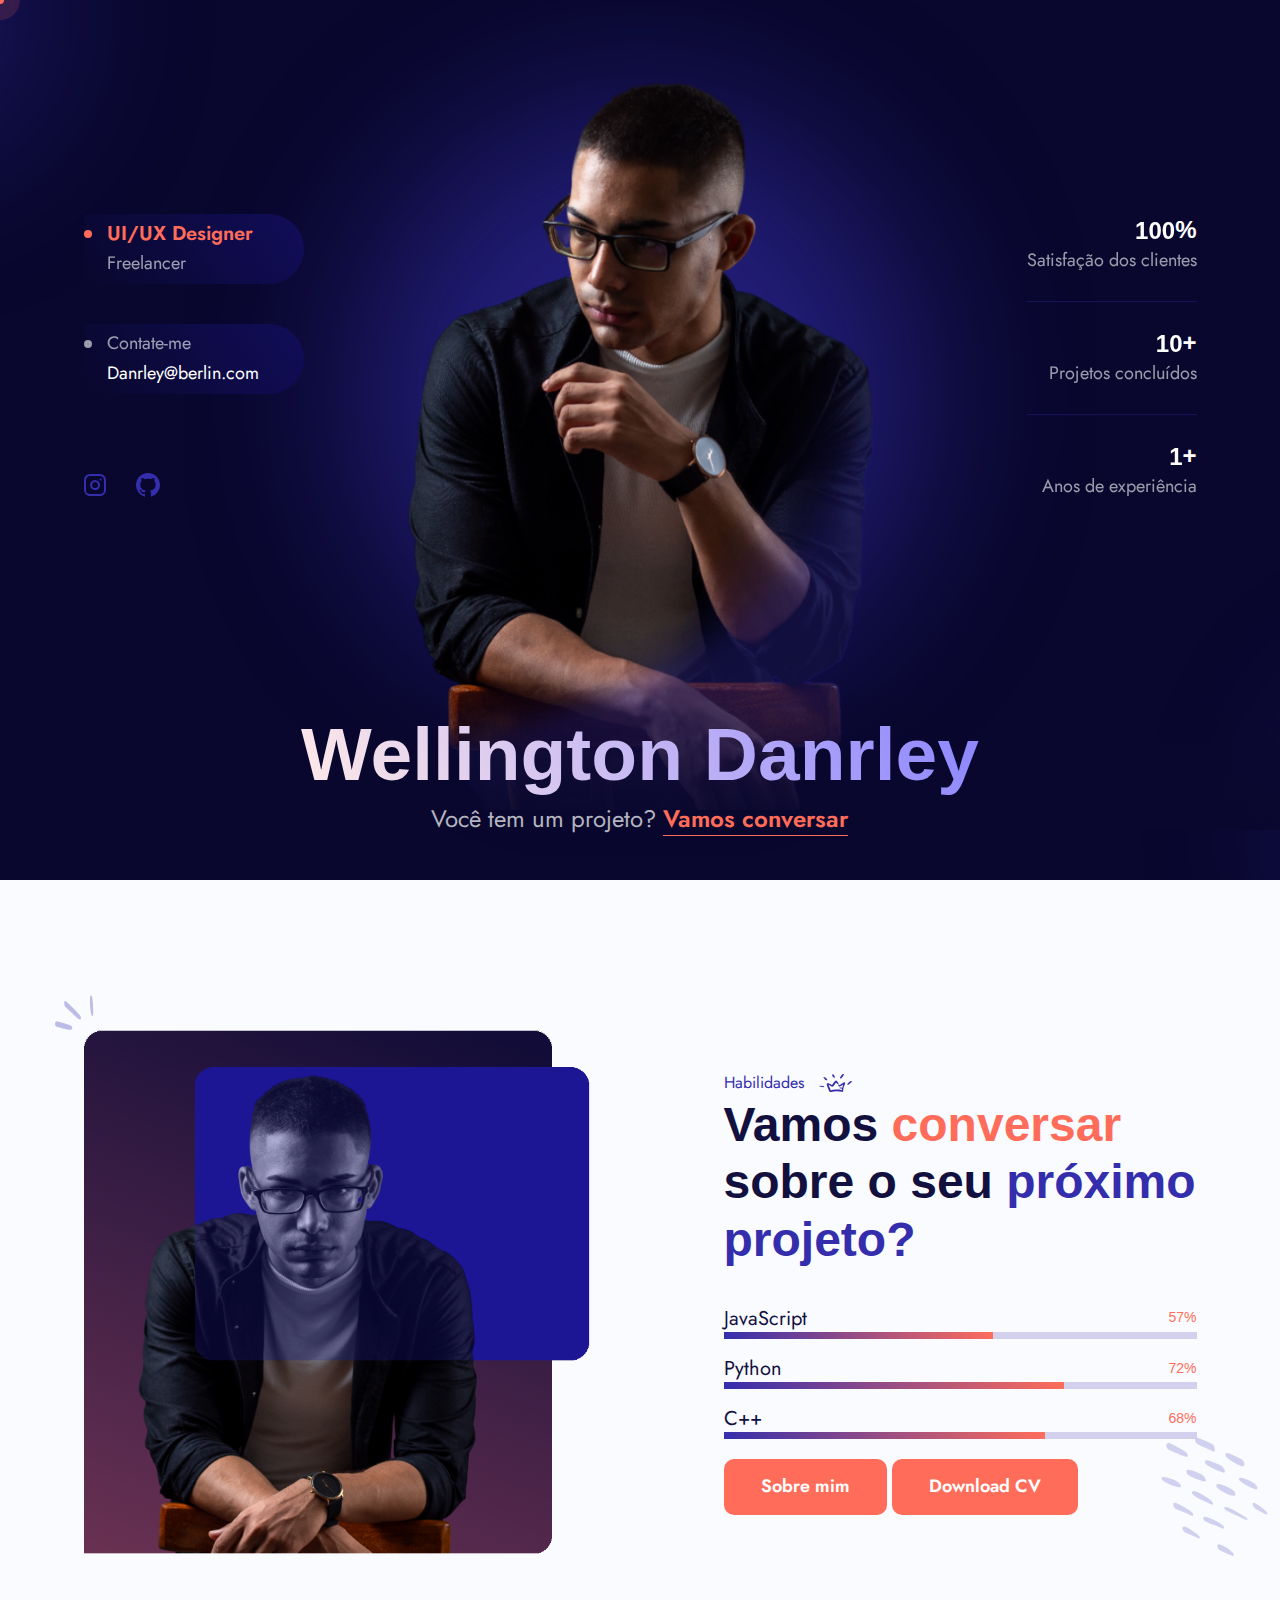
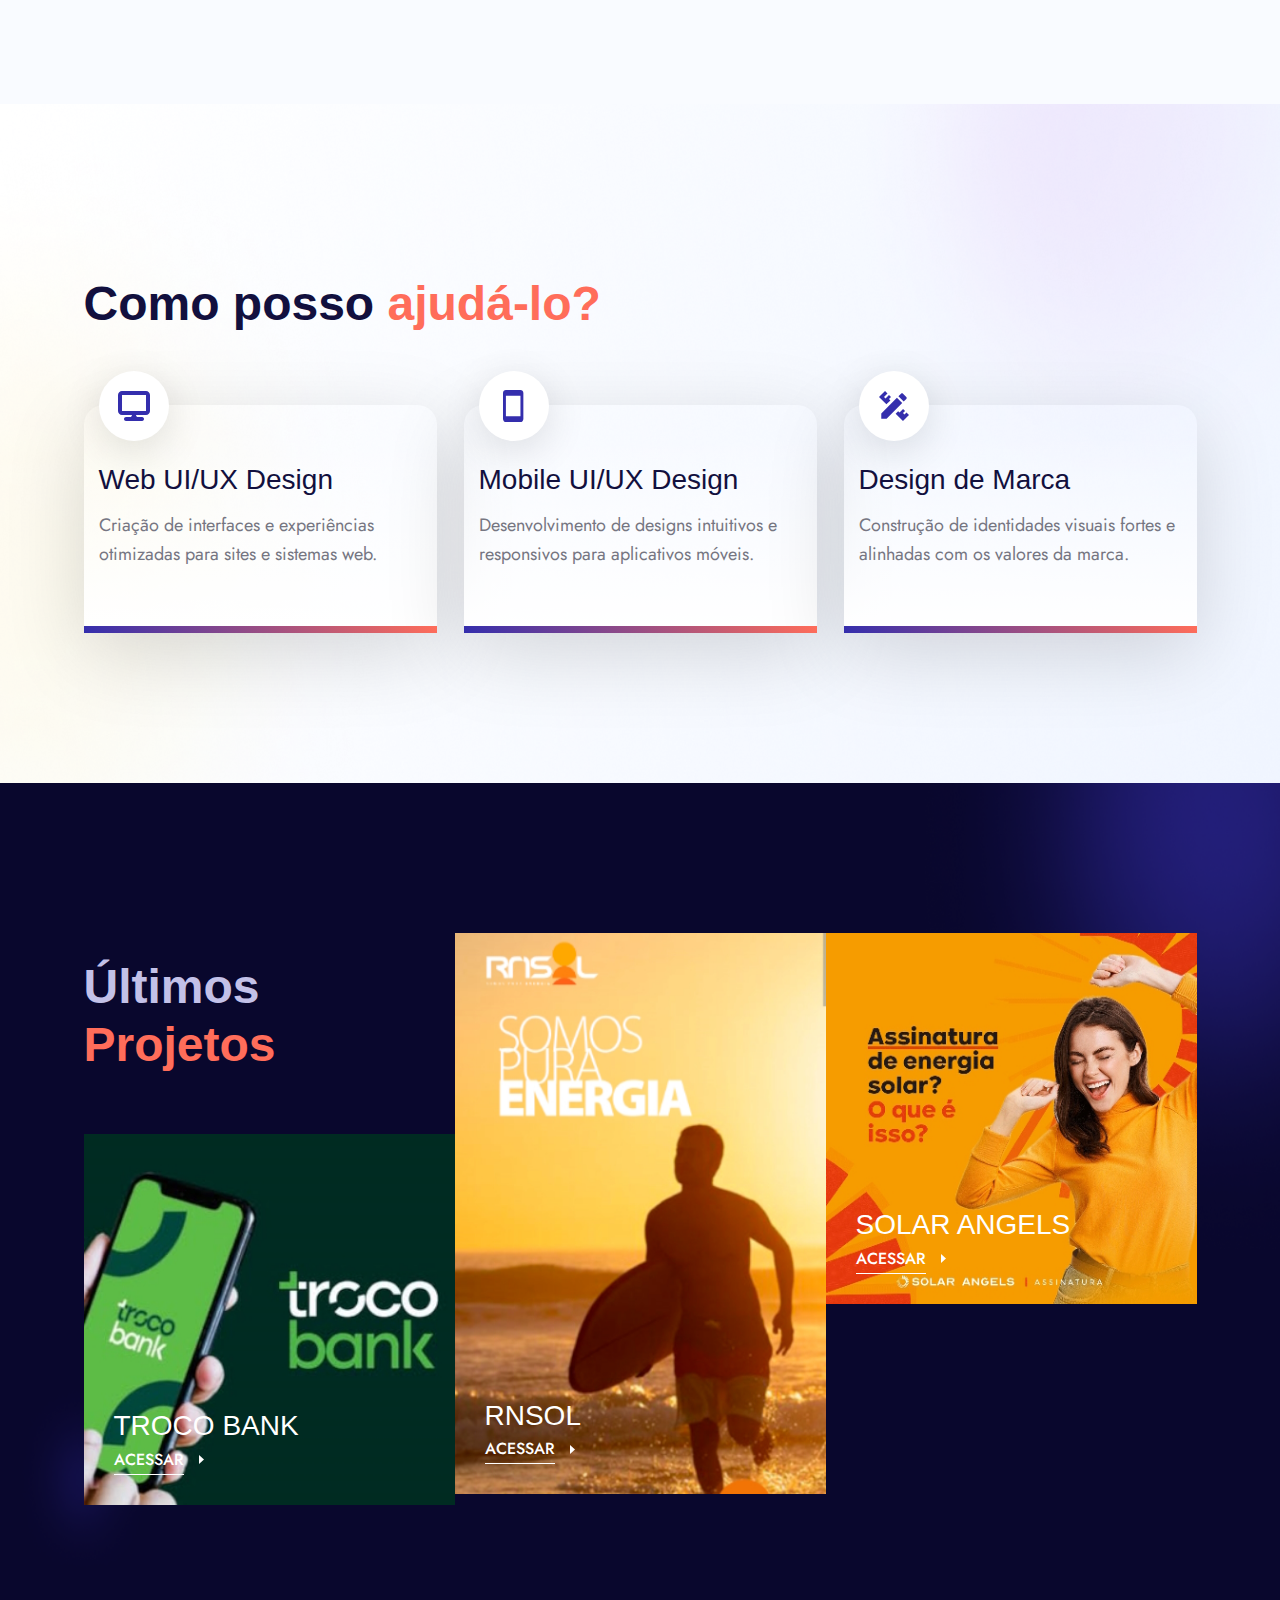
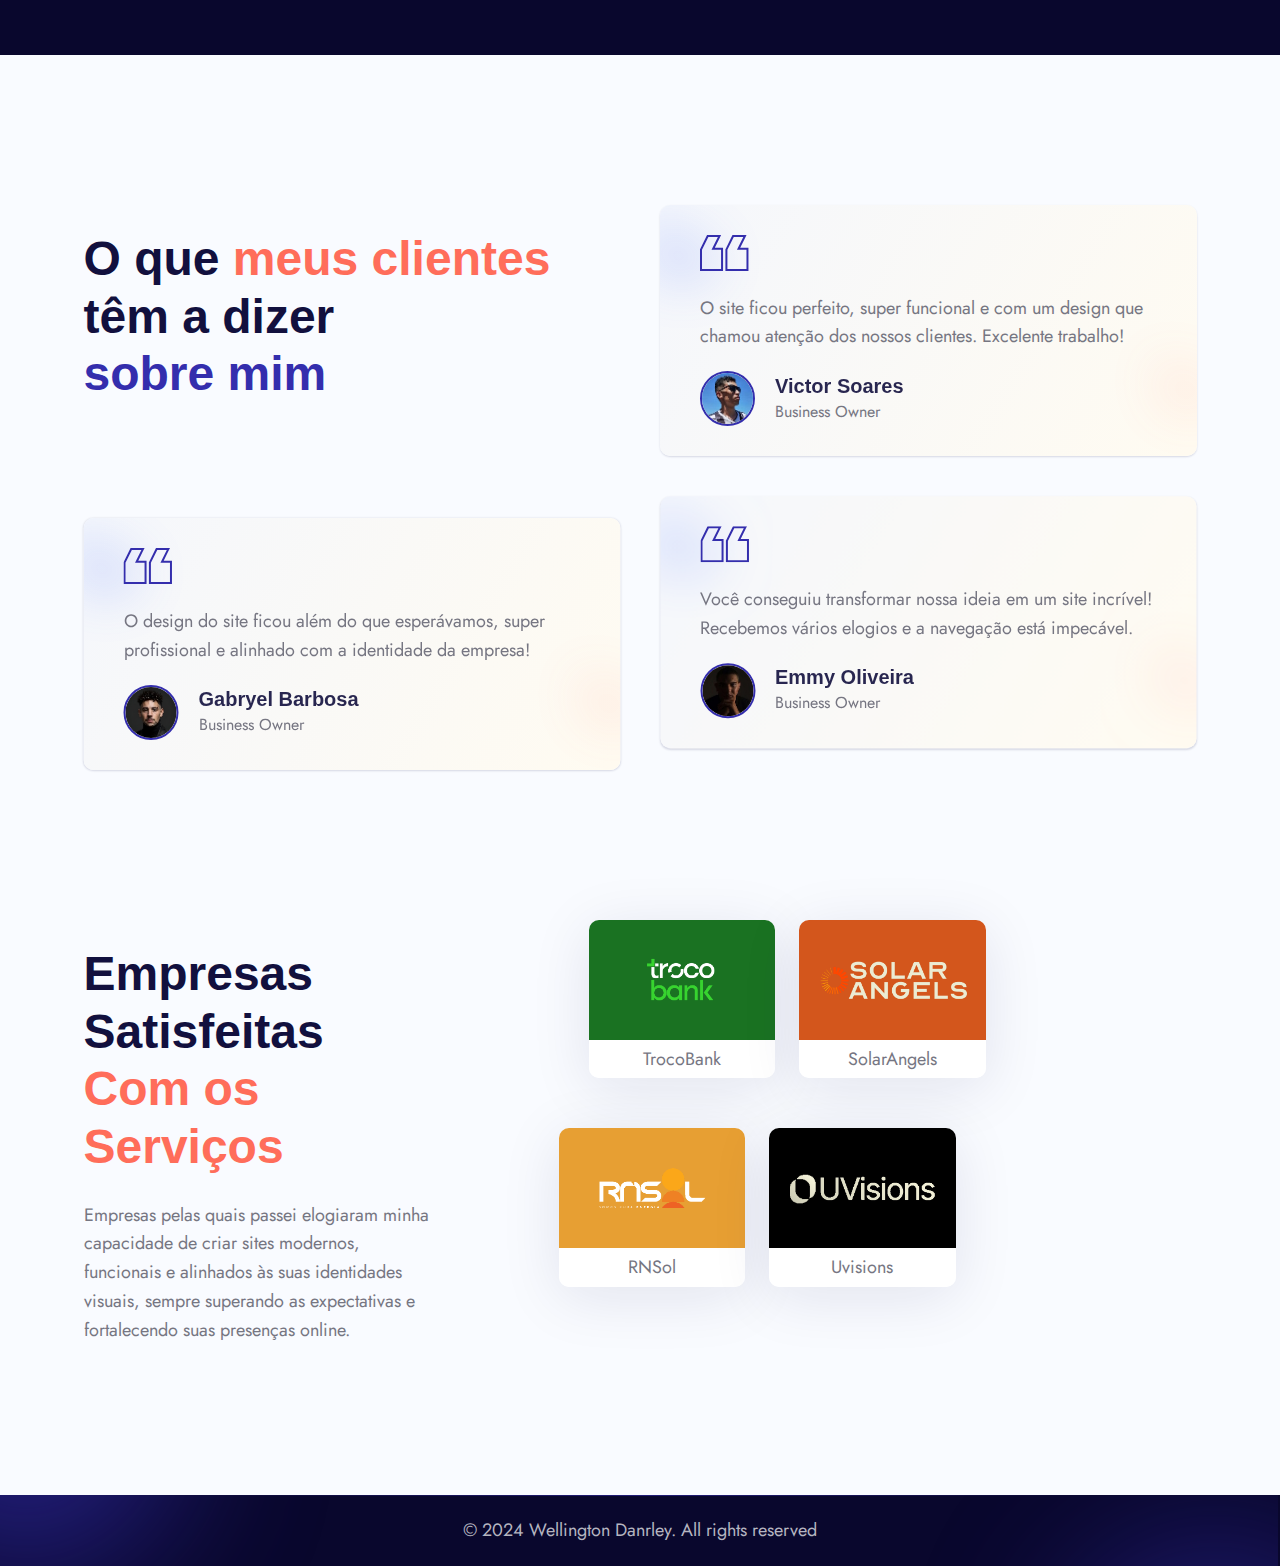
==== commit 752acdcf: "Update index.html" ====
--- a/index.html
+++ b/index.html
@@ -8,7 +8,7 @@
   <meta charset="utf-8">
   <meta http-equiv="x-ua-compatible" content="ie=edge">
   <meta name="viewport" content="width=device-width, initial-scale=1">
-  <meta name="author" content="Laralink">
+  <meta name="author" content="WD">
   <!-- Favicon Icon -->
   <link rel="icon" href="five.png">
   <!-- Site Title -->
@@ -175,10 +175,7 @@
 
                 <div class="cs_tab_body">
                   <div class="cs_tab " data-id="myself">
-                    <p class="m-0">Lorem ipsum dolor sit amet, consectetuer adipiscing elit. Aenean commodo ligula eget
-                      dolor. Aenean massa. Cum sociis natoque penatibus et magnis dis parturient montes, nascetur
-                      ridiculus mus. Donec quam felis, ultricies nec, pellentesque eu, pretium quis, sem aenean massa
-                      ultricies nec.</p>
+                    <p class="m-0">cu</p>
                     <div class="cs_height_30 cs_height_lg_20"></div>
                     <a class="cs_btn cs_style_1" href="contact.html"><span>About Me</span></a>
                     <a class="cs_btn cs_style_1" href="contact.html"><span>Download CV</span></a>
--- a/assets/css/plugins/odometer-theme-default.css
+++ b/assets/css/plugins/odometer-theme-default.css
@@ -0,0 +1,89 @@
+.odometer.odometer-auto-theme, .odometer.odometer-theme-default {
+  display: inline-block;
+  vertical-align: middle;
+  *vertical-align: auto;
+  *zoom: 1;
+  *display: inline;
+  position: relative;
+}
+.odometer.odometer-auto-theme .odometer-digit, .odometer.odometer-theme-default .odometer-digit {
+  display: inline-block;
+  vertical-align: middle;
+  *vertical-align: auto;
+  *zoom: 1;
+  *display: inline;
+  position: relative;
+}
+.odometer.odometer-auto-theme .odometer-digit .odometer-digit-spacer, .odometer.odometer-theme-default .odometer-digit .odometer-digit-spacer {
+  display: inline-block;
+  vertical-align: middle;
+  *vertical-align: auto;
+  *zoom: 1;
+  *display: inline;
+  visibility: hidden;
+}
+.odometer.odometer-auto-theme .odometer-digit .odometer-digit-inner, .odometer.odometer-theme-default .odometer-digit .odometer-digit-inner {
+  text-align: left;
+  display: block;
+  position: absolute;
+  top: 0;
+  left: 0;
+  right: 0;
+  bottom: 0;
+  overflow: hidden;
+}
+.odometer.odometer-auto-theme .odometer-digit .odometer-ribbon, .odometer.odometer-theme-default .odometer-digit .odometer-ribbon {
+  display: block;
+}
+.odometer.odometer-auto-theme .odometer-digit .odometer-ribbon-inner, .odometer.odometer-theme-default .odometer-digit .odometer-ribbon-inner {
+  display: block;
+  -webkit-backface-visibility: hidden;
+}
+.odometer.odometer-auto-theme .odometer-digit .odometer-value, .odometer.odometer-theme-default .odometer-digit .odometer-value {
+  display: block;
+  -webkit-transform: translateZ(0);
+}
+.odometer.odometer-auto-theme .odometer-digit .odometer-value.odometer-last-value, .odometer.odometer-theme-default .odometer-digit .odometer-value.odometer-last-value {
+  position: absolute;
+}
+.odometer.odometer-auto-theme.odometer-animating-up .odometer-ribbon-inner, .odometer.odometer-theme-default.odometer-animating-up .odometer-ribbon-inner {
+  -webkit-transition: -webkit-transform 2s;
+  -moz-transition: -moz-transform 2s;
+  -ms-transition: -ms-transform 2s;
+  -o-transition: -o-transform 2s;
+  transition: transform 2s;
+}
+.odometer.odometer-auto-theme.odometer-animating-up.odometer-animating .odometer-ribbon-inner, .odometer.odometer-theme-default.odometer-animating-up.odometer-animating .odometer-ribbon-inner {
+  -webkit-transform: translateY(-100%);
+  -moz-transform: translateY(-100%);
+  -ms-transform: translateY(-100%);
+  -o-transform: translateY(-100%);
+  transform: translateY(-100%);
+}
+.odometer.odometer-auto-theme.odometer-animating-down .odometer-ribbon-inner, .odometer.odometer-theme-default.odometer-animating-down .odometer-ribbon-inner {
+  -webkit-transform: translateY(-100%);
+  -moz-transform: translateY(-100%);
+  -ms-transform: translateY(-100%);
+  -o-transform: translateY(-100%);
+  transform: translateY(-100%);
+}
+.odometer.odometer-auto-theme.odometer-animating-down.odometer-animating .odometer-ribbon-inner, .odometer.odometer-theme-default.odometer-animating-down.odometer-animating .odometer-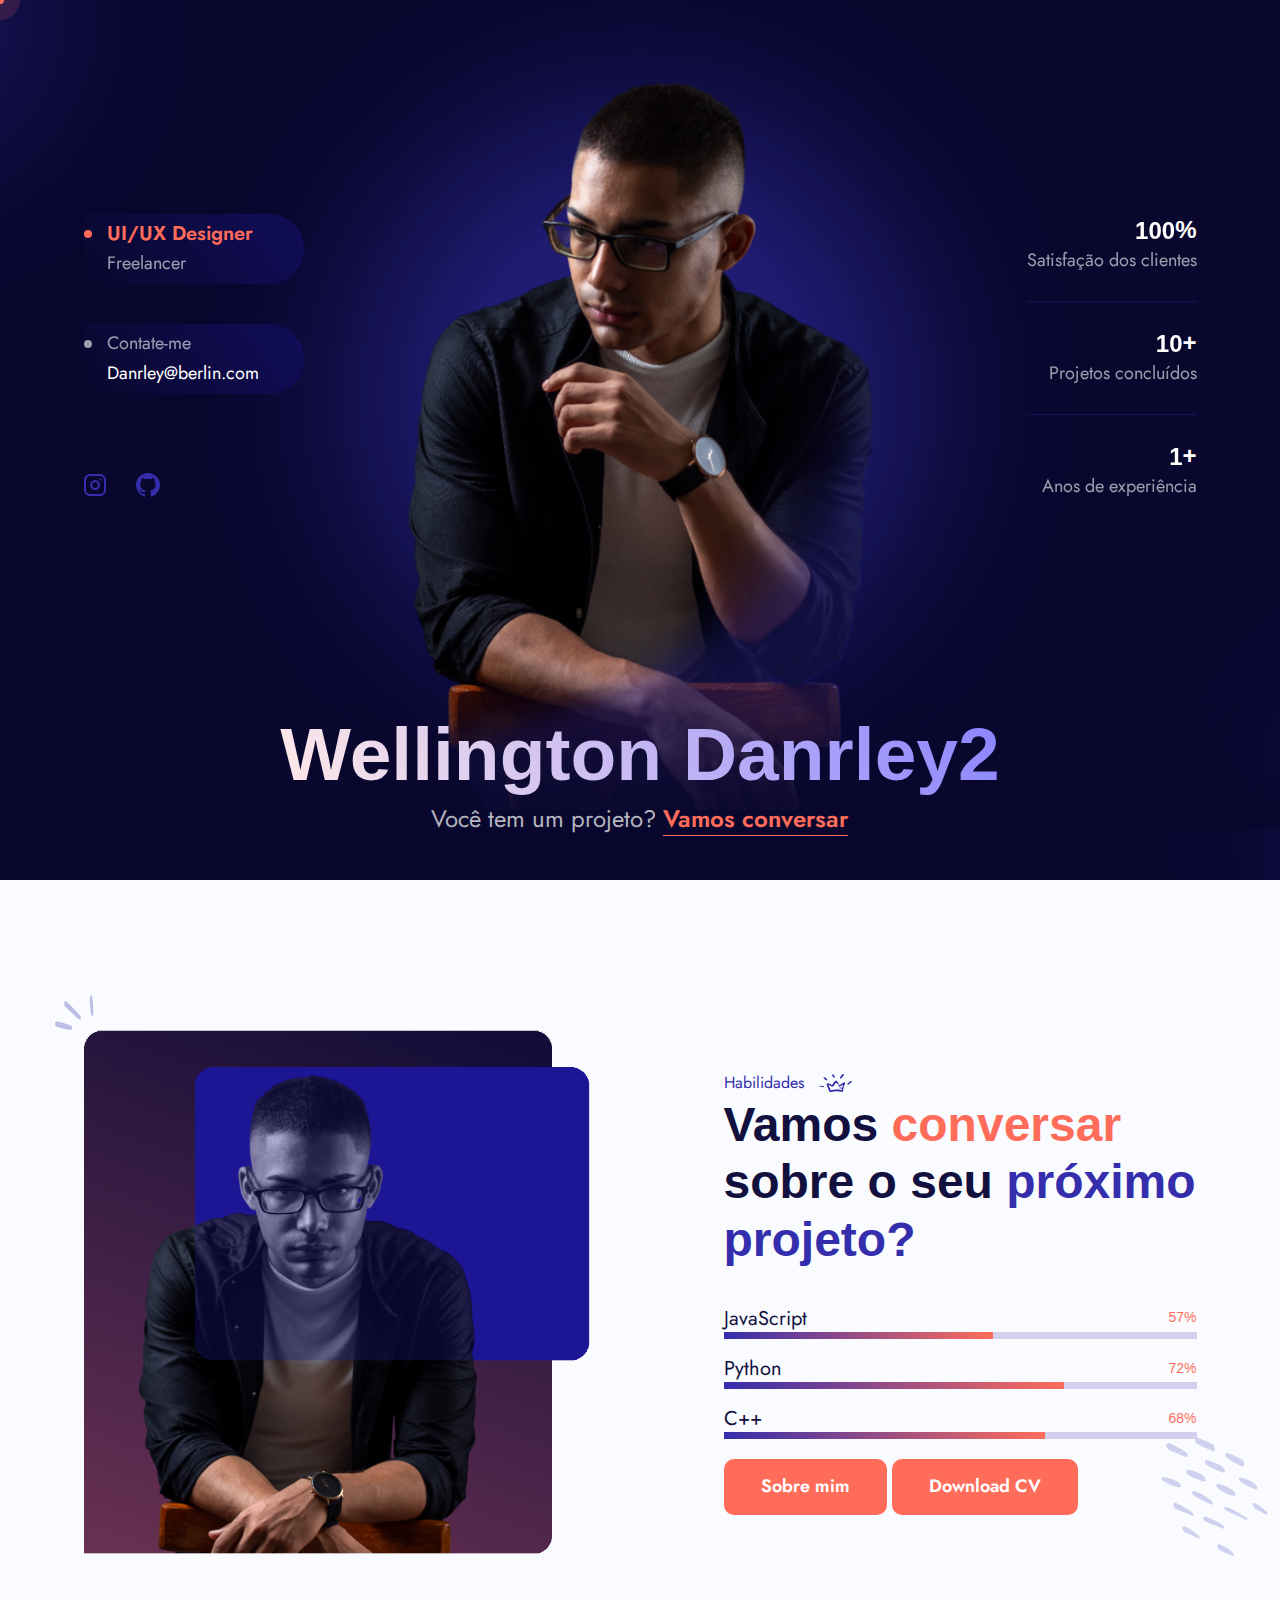
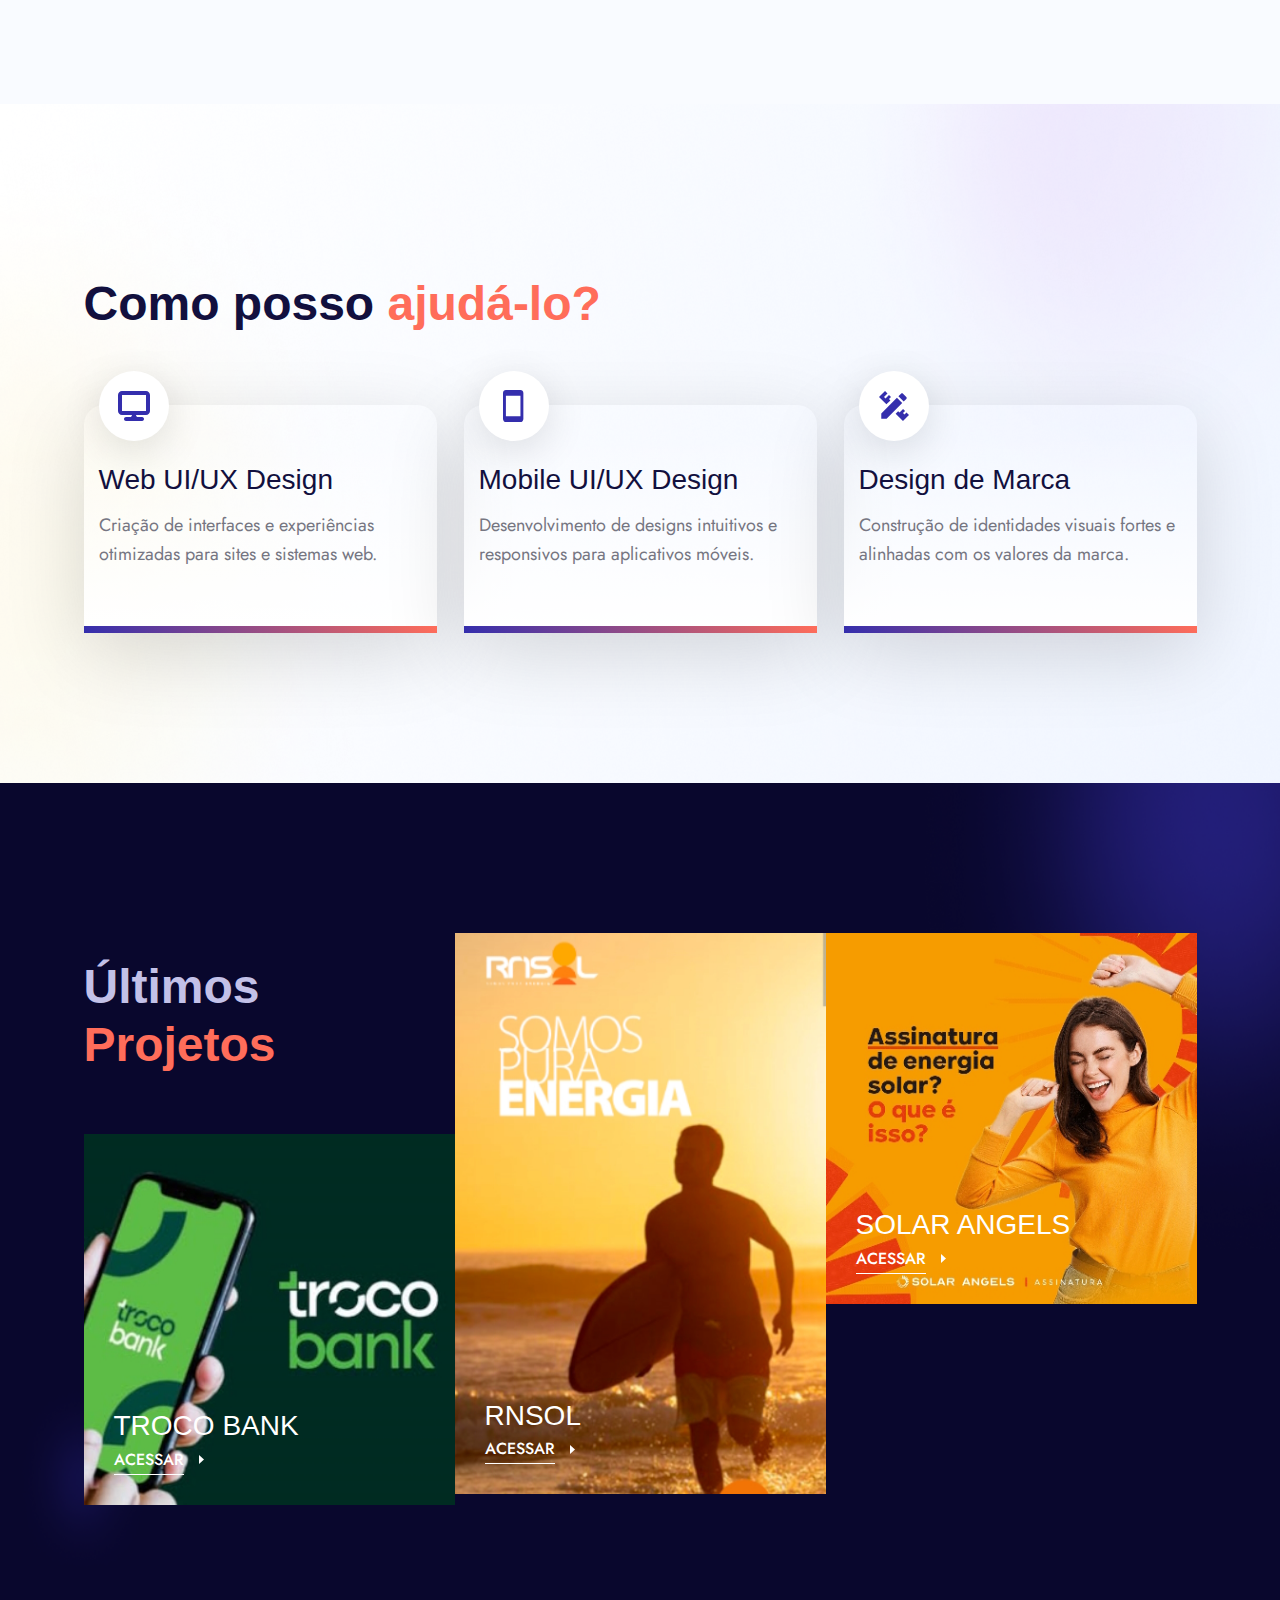
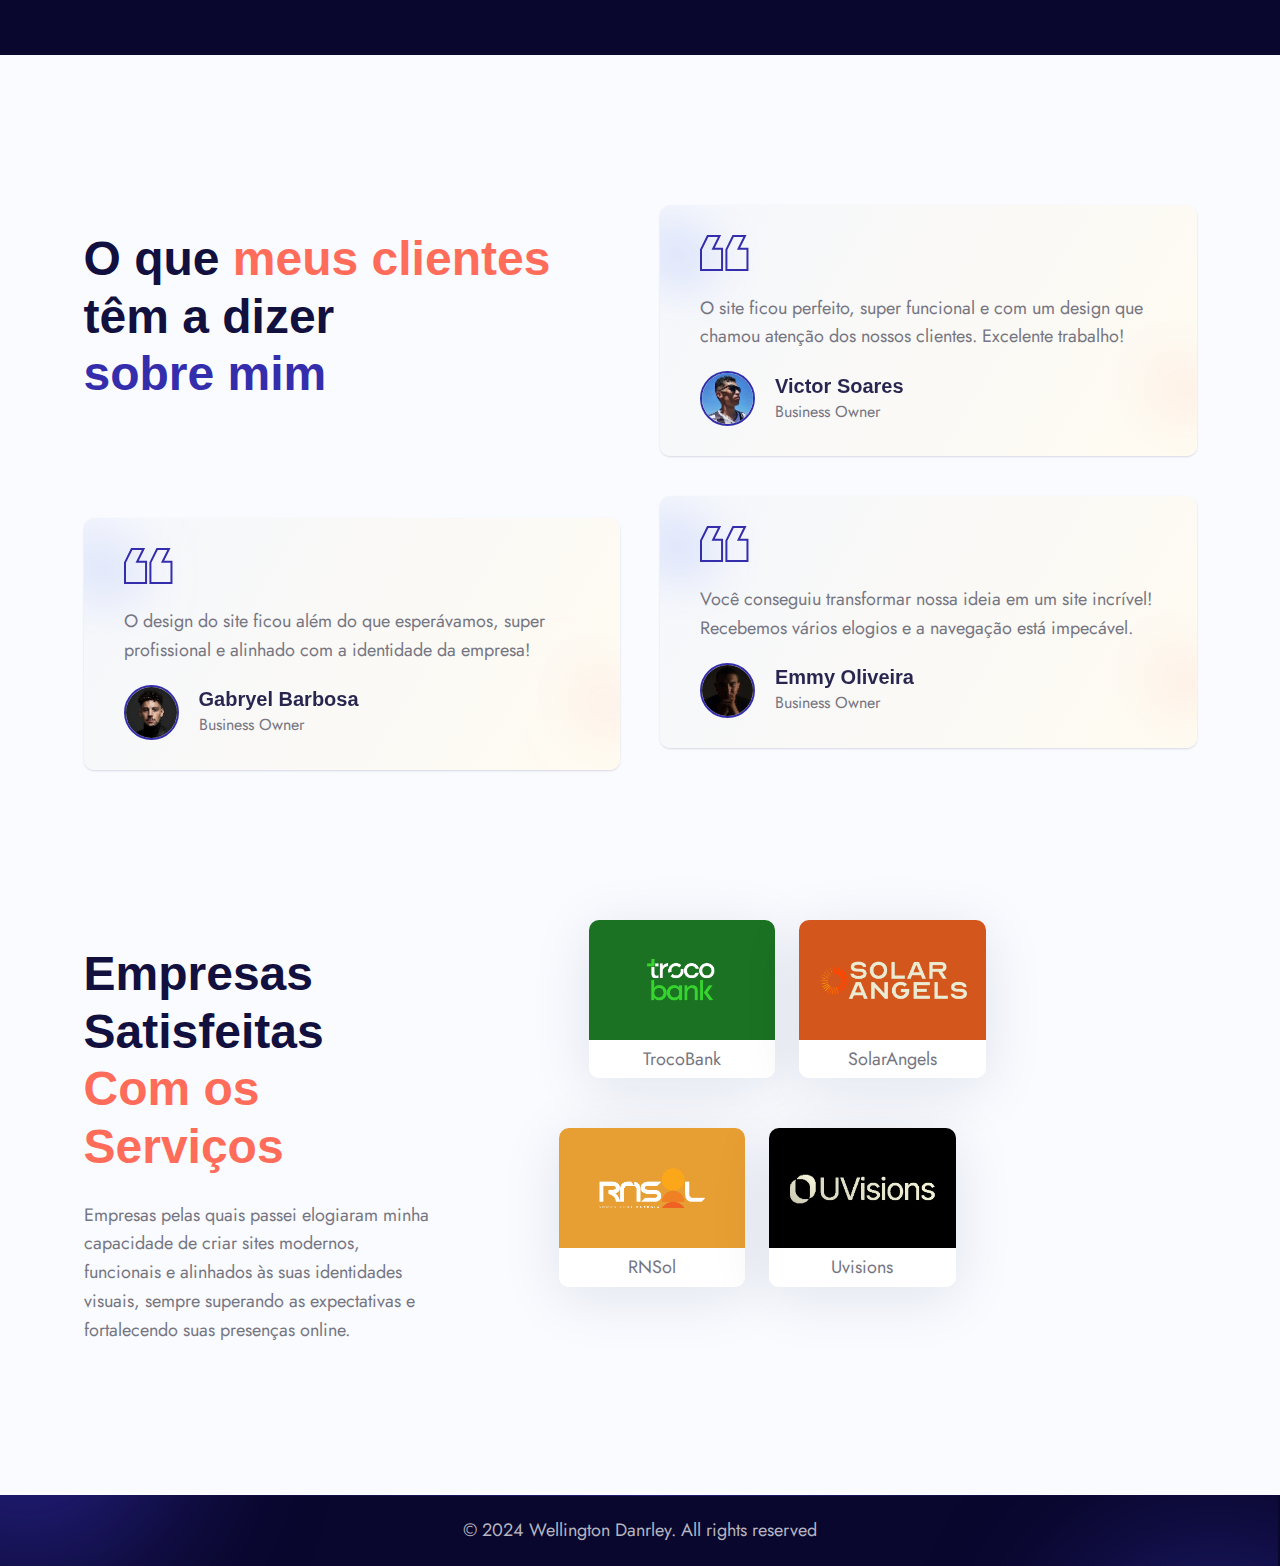
==== commit f67e2be3: "Update index.html" ====
--- a/index.html
+++ b/index.html
@@ -35,7 +35,7 @@
       <div class="cs_hero_box">
         <img src="assets/img/hero_img.png" alt="">
         <div class="cs_hero_box_in wow fadeInUp" data-wow-duration="0.8s" data-wow-delay="0.2s">
-          <h1 class="cs_hero_title cs_font_92 cs_extra_bold cs_link cs_gradient_text_2">Wellington Danrley</h1>
+          <h1 class="cs_hero_title cs_font_92 cs_extra_bold cs_link cs_gradient_text_2">Wellington Danrley2</h1>
           <p class="cs_hero_subtitle cs_font_24">
             Você tem um projeto?
             <a href="https://wa.me/+5584991062127?text=quero%20fazer%20um%20projeto%20com%20você!" class="cs_semi_bold cs_accent_color cs_text_btn">Vamos conversar</a>
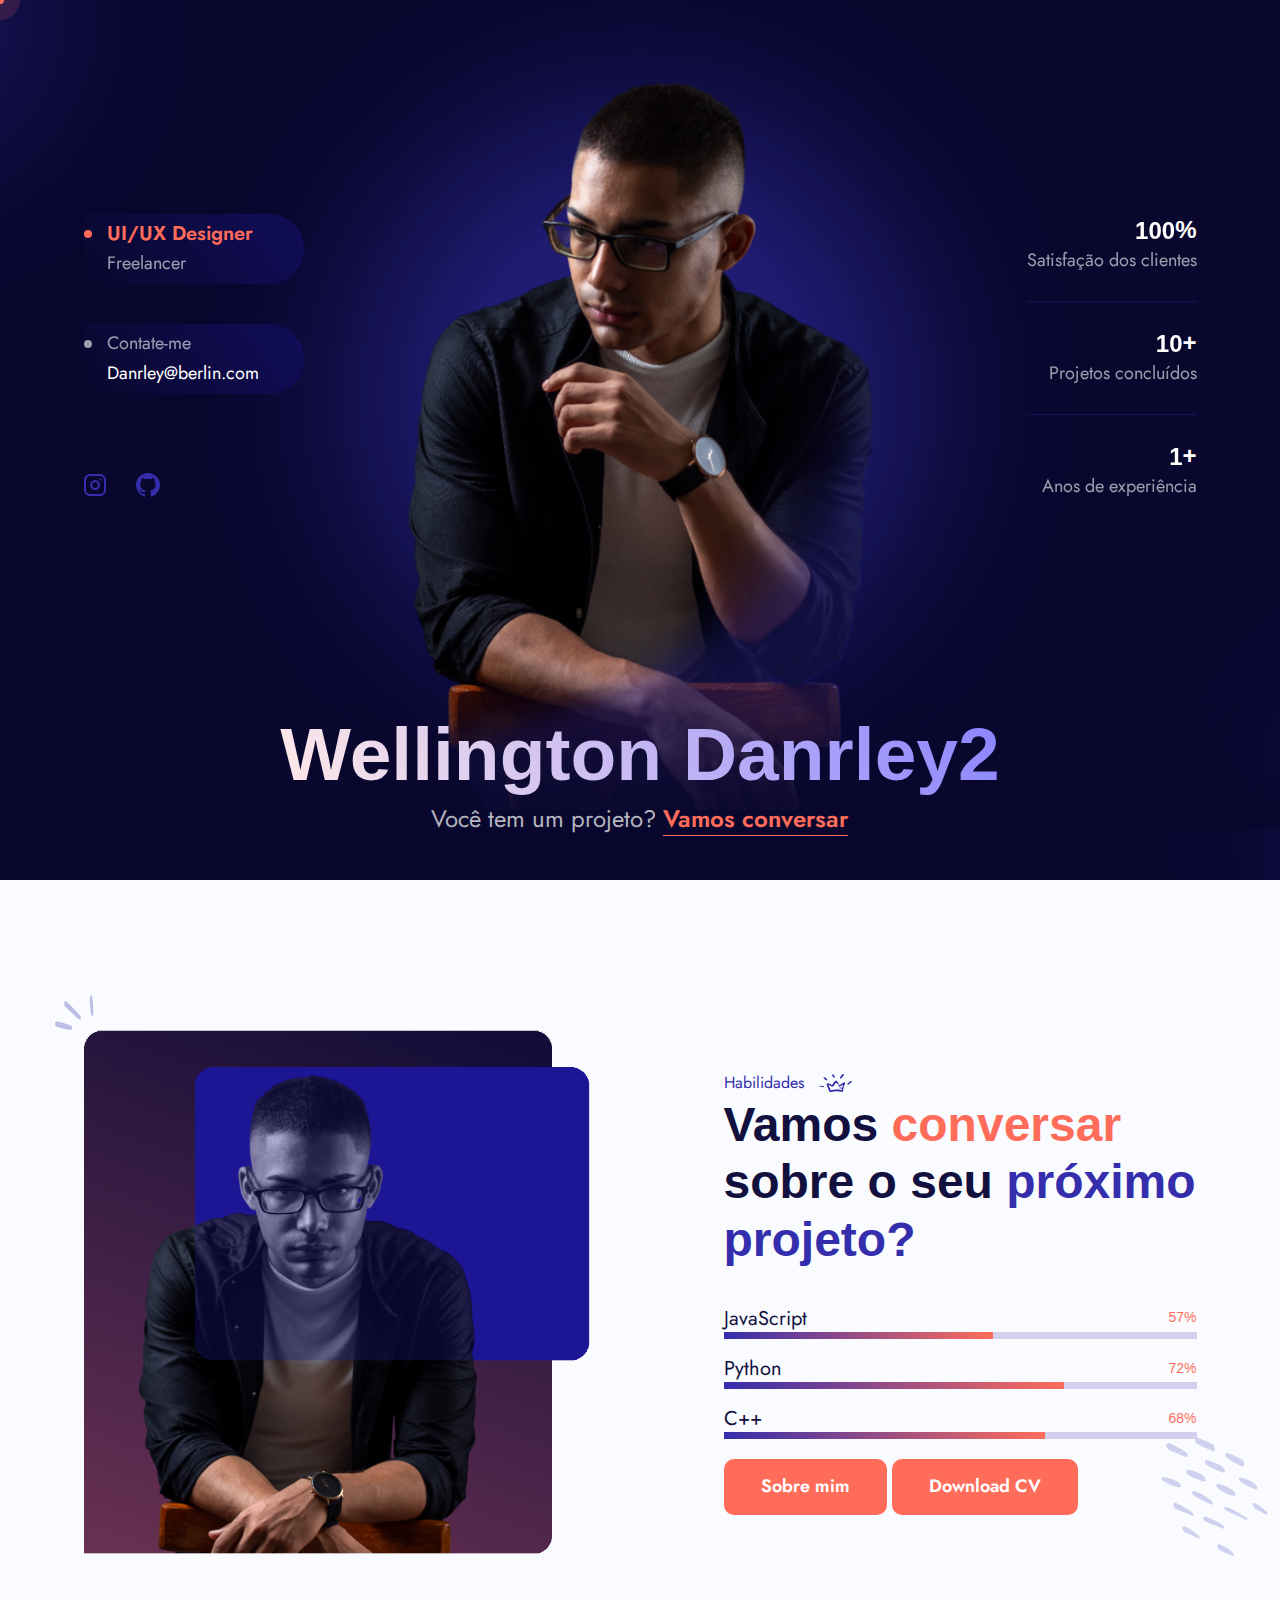
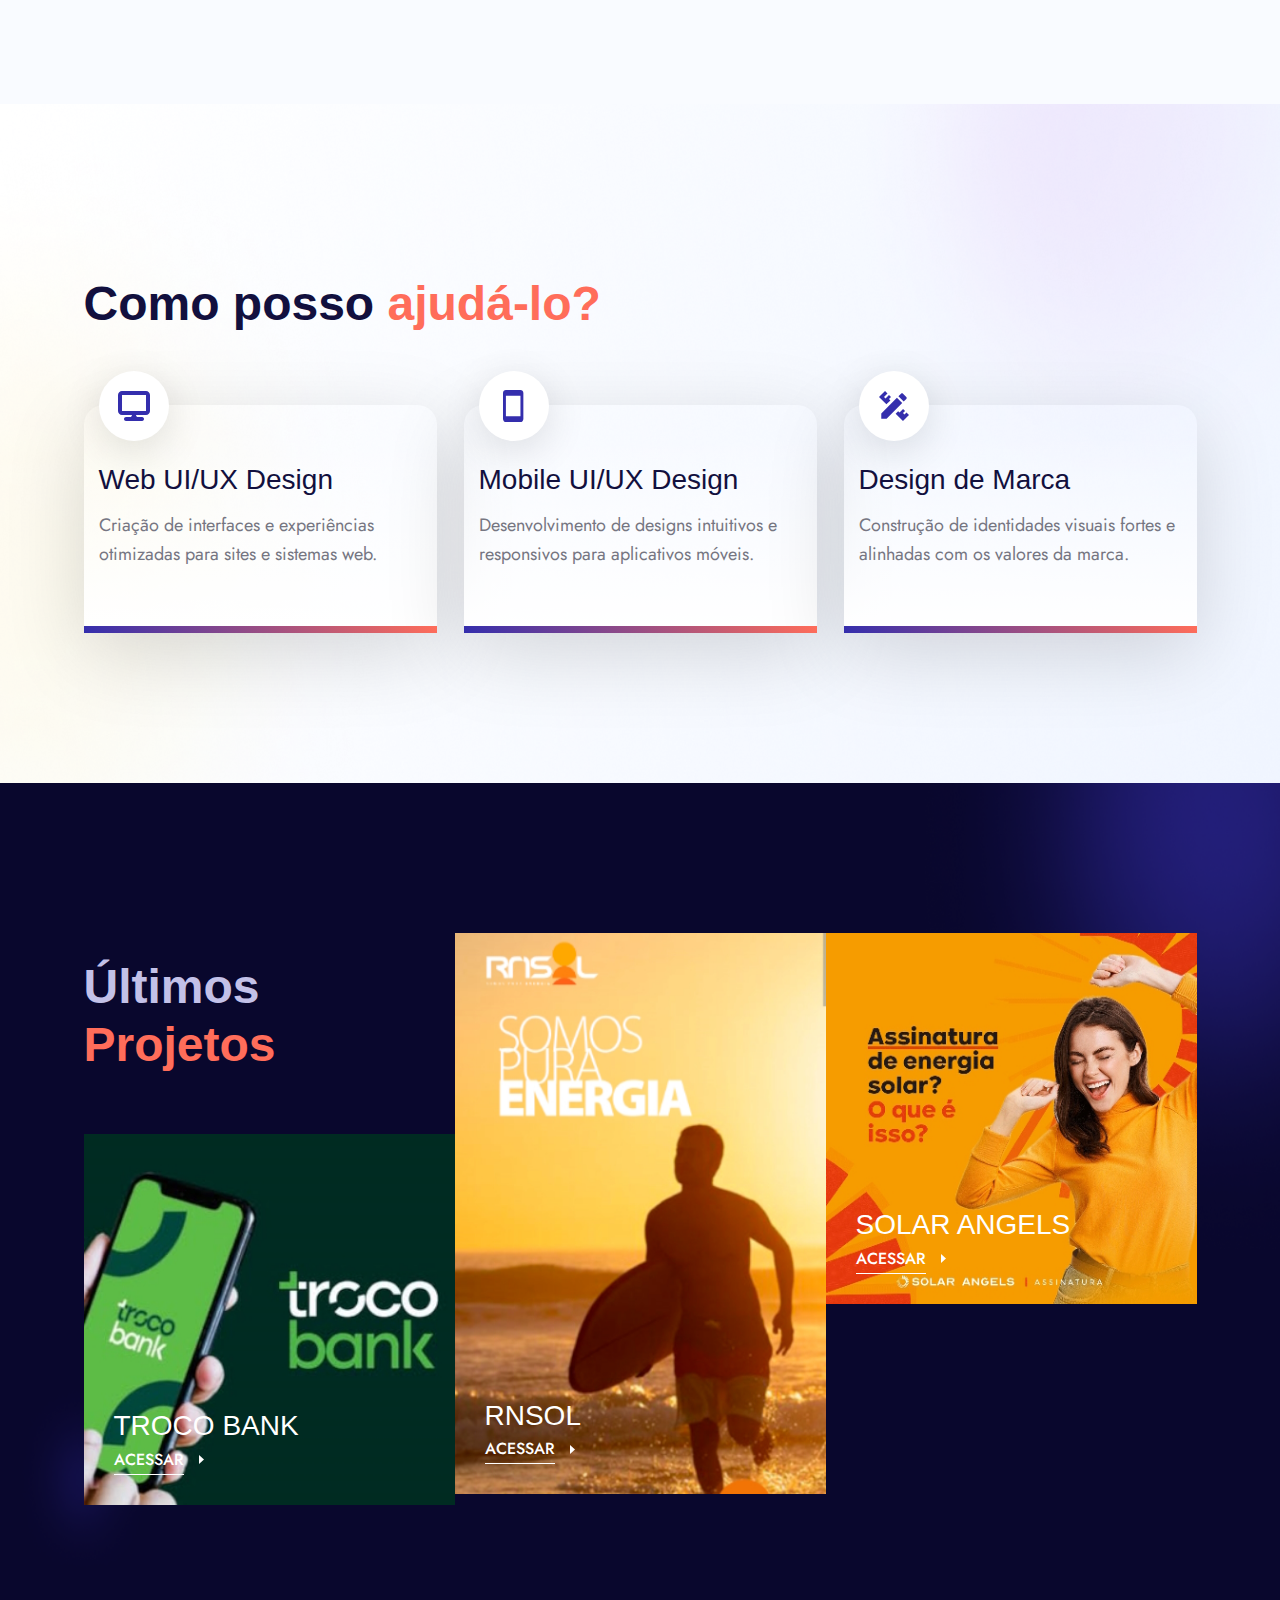
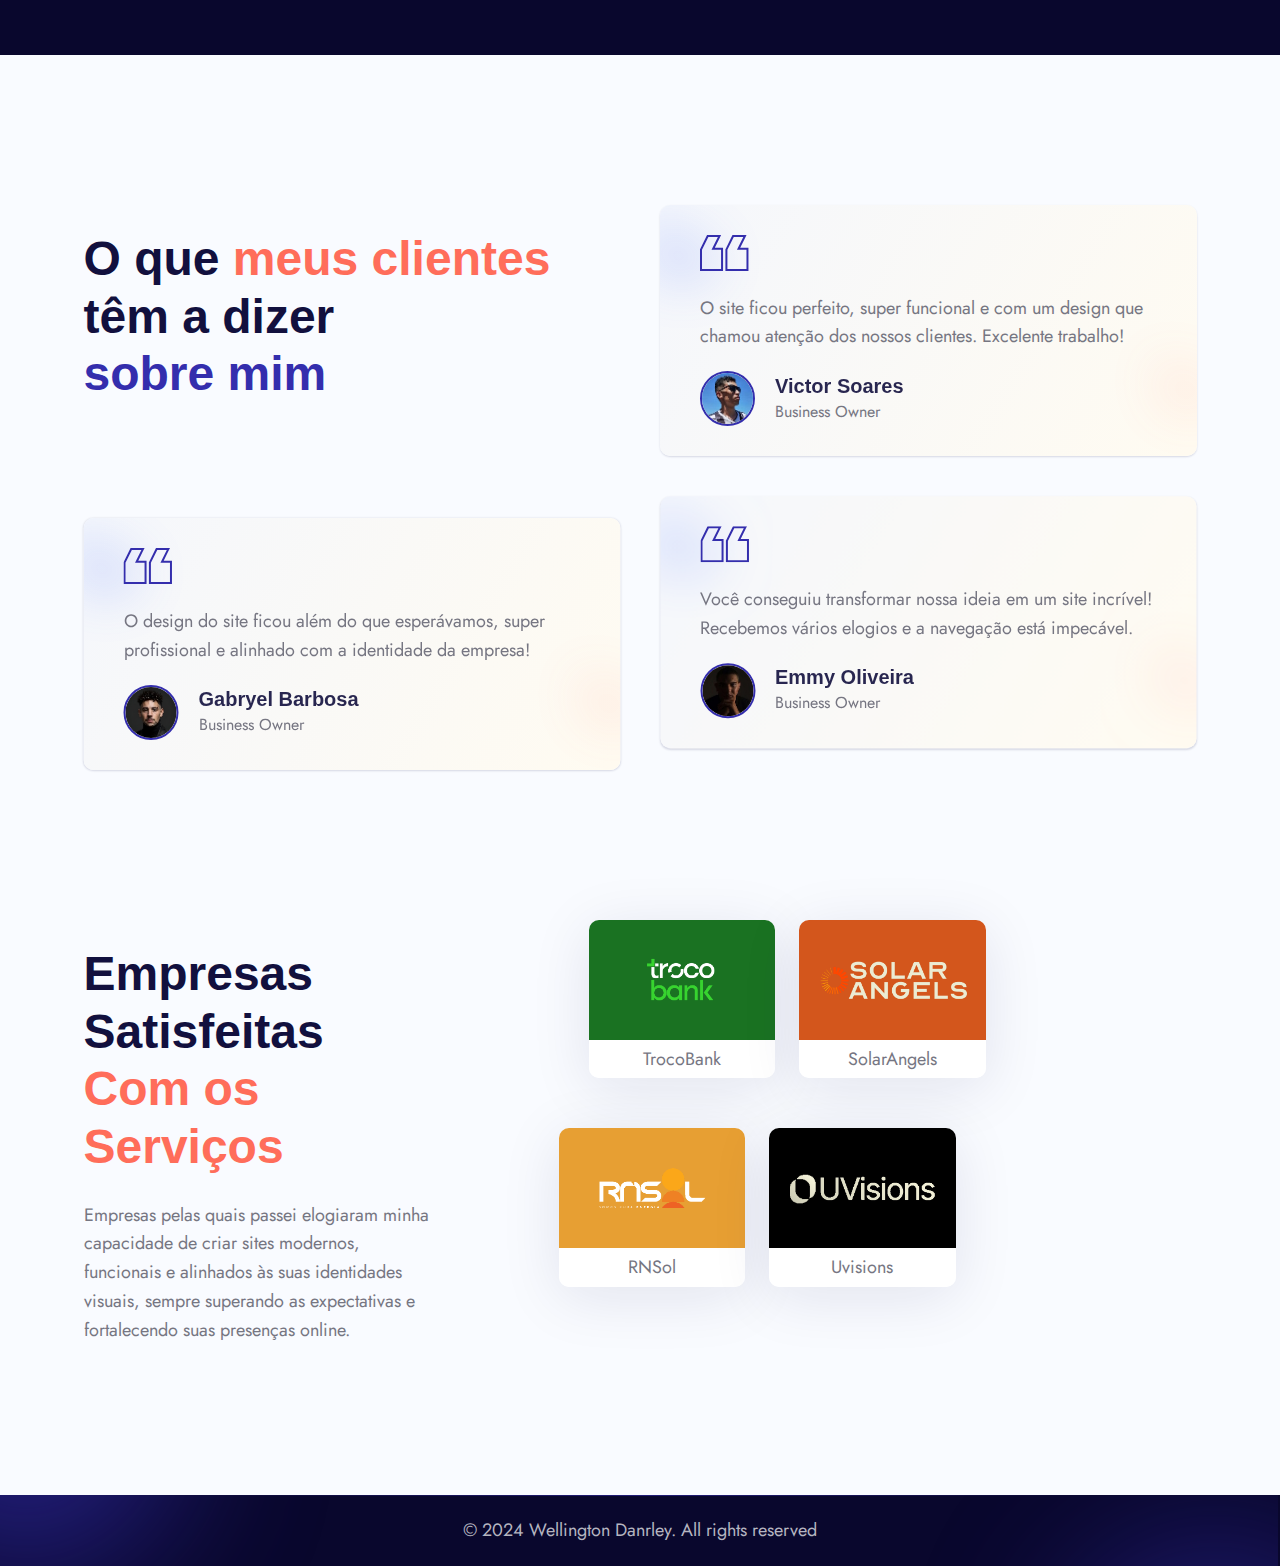
==== commit aafb8229: "Add files via upload" ====
--- a/index.html
+++ b/index.html
@@ -682,4 +682,4 @@
 </body>
 
 <!-- WD -->
-</html>
+</html>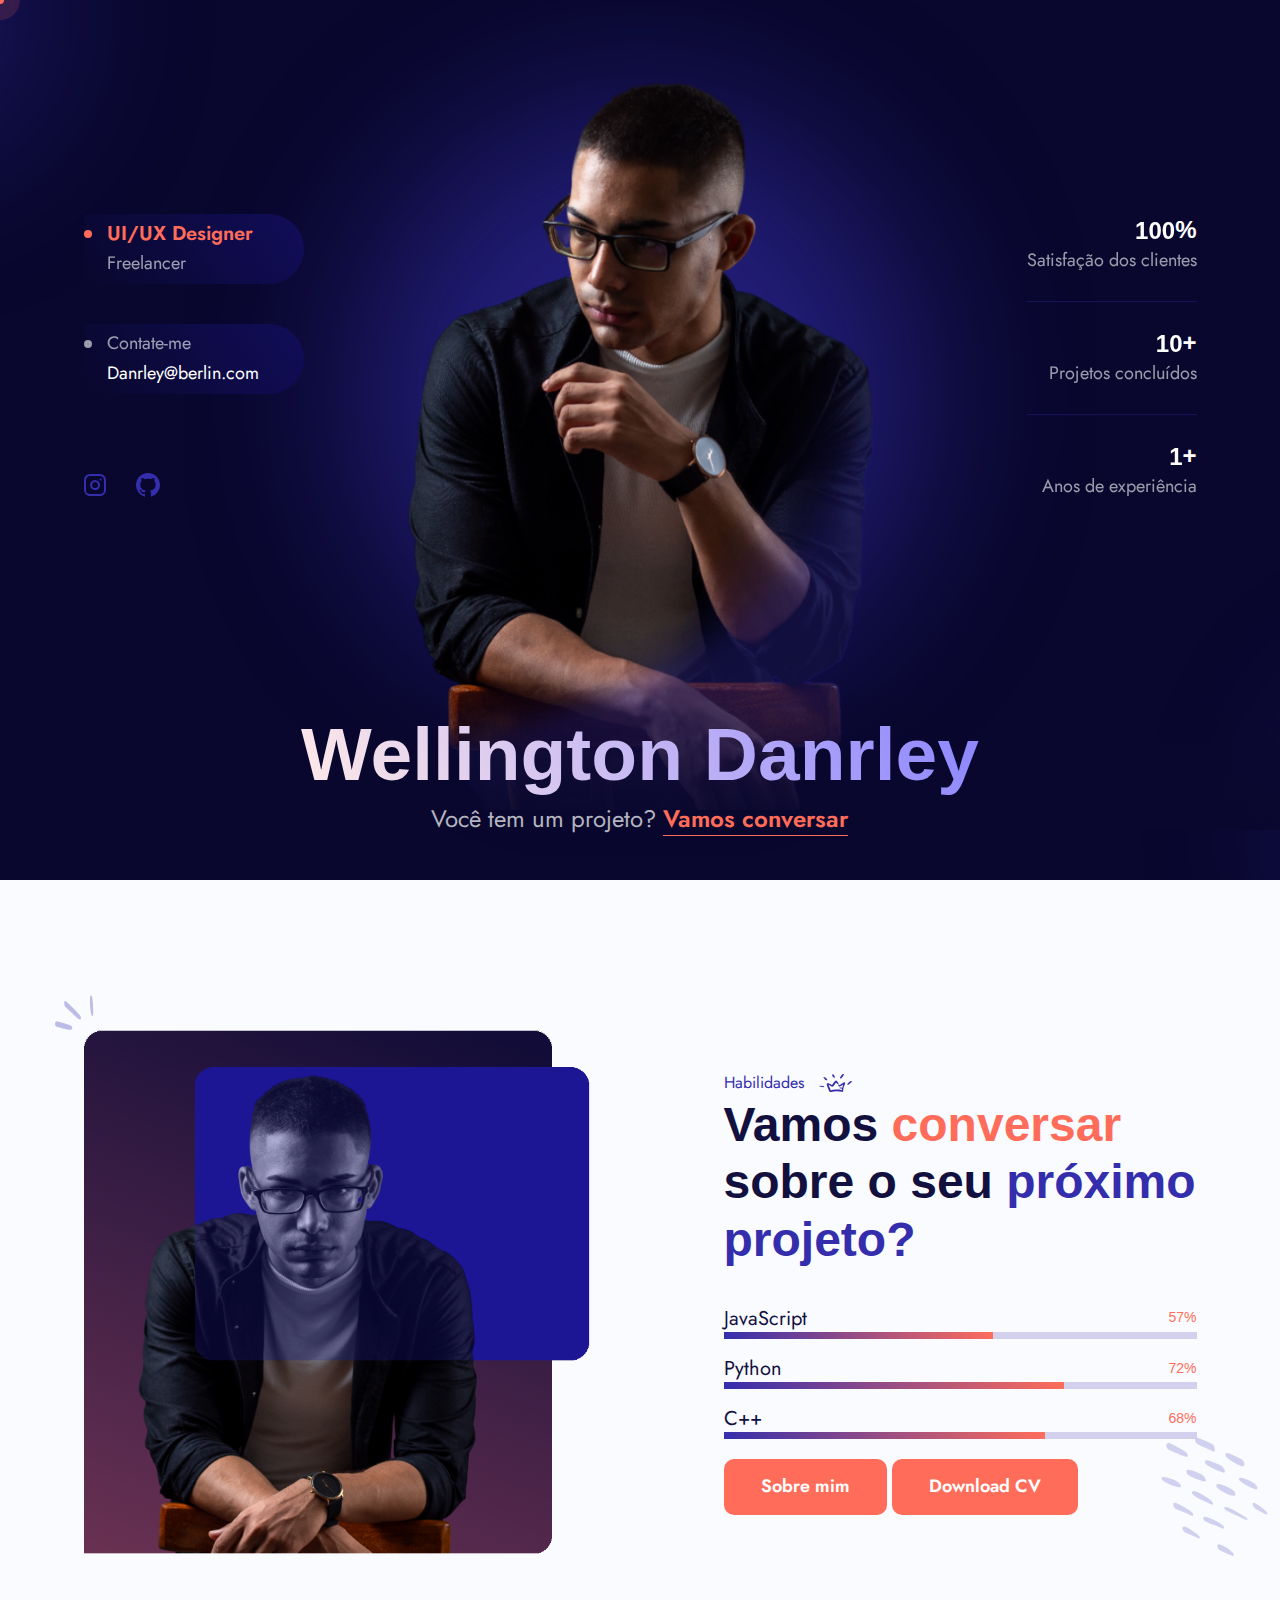
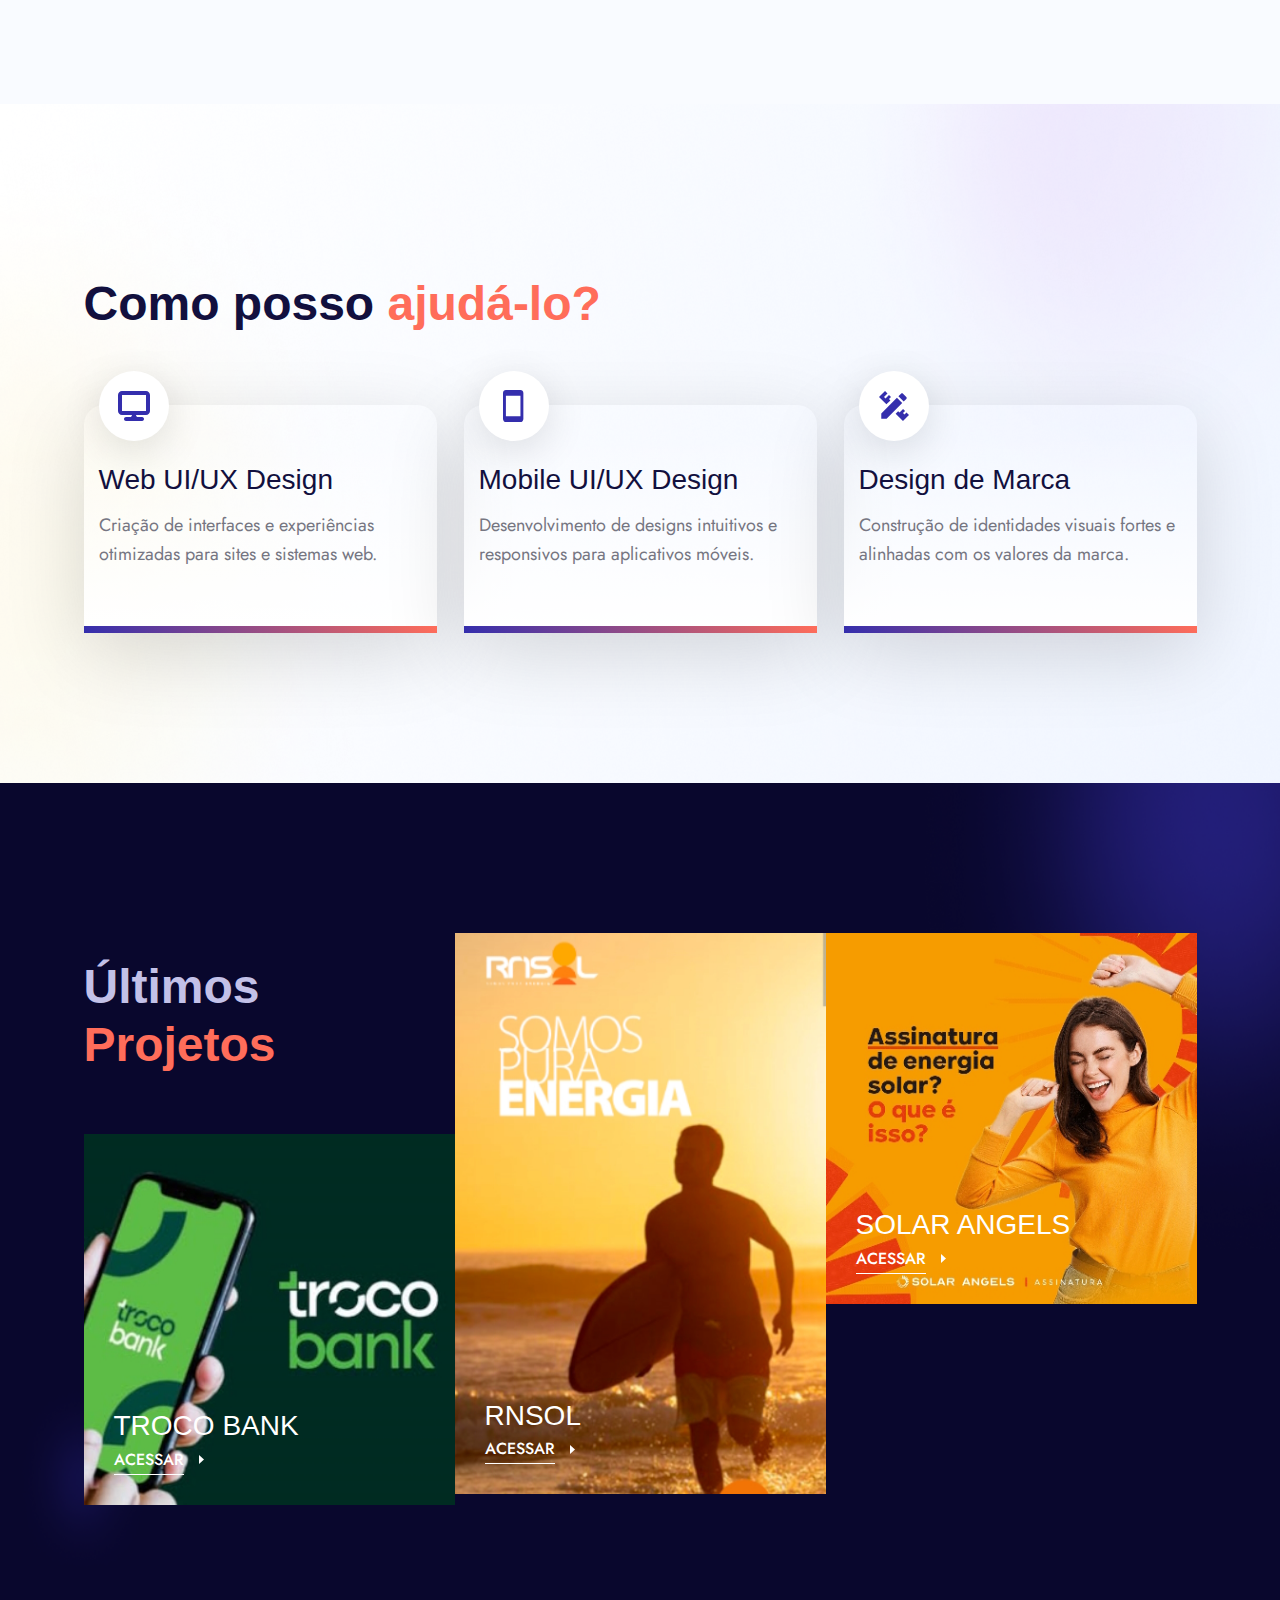
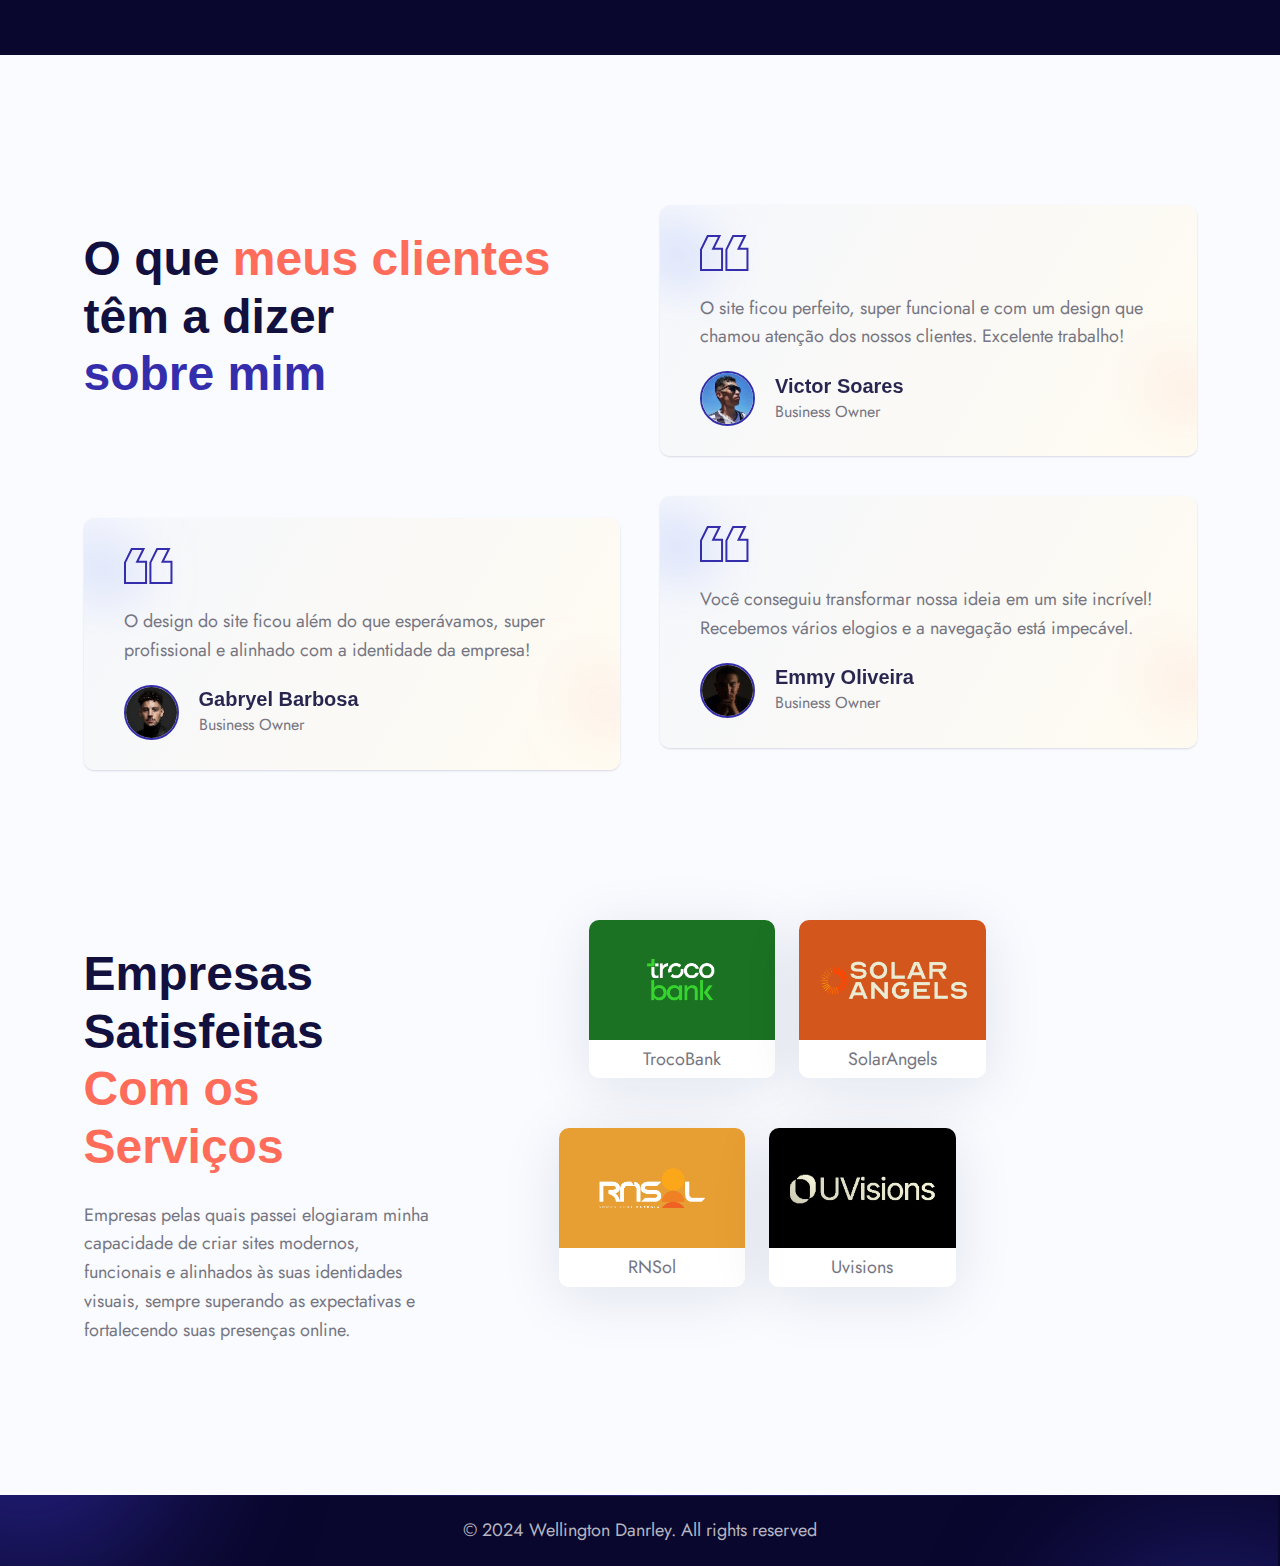
==== commit 55a474c4: "Update index.html" ====
--- a/index.html
+++ b/index.html
@@ -35,7 +35,7 @@
       <div class="cs_hero_box">
         <img src="assets/img/hero_img.png" alt="">
         <div class="cs_hero_box_in wow fadeInUp" data-wow-duration="0.8s" data-wow-delay="0.2s">
-          <h1 class="cs_hero_title cs_font_92 cs_extra_bold cs_link cs_gradient_text_2">Wellington Danrley2</h1>
+          <h1 class="cs_hero_title cs_font_92 cs_extra_bold cs_link cs_gradient_text_2">Wellington Danrley</h1>
           <p class="cs_hero_subtitle cs_font_24">
             Você tem um projeto?
             <a href="https://wa.me/+5584991062127?text=quero%20fazer%20um%20projeto%20com%20você!" class="cs_semi_bold cs_accent_color cs_text_btn">Vamos conversar</a>
@@ -682,4 +682,4 @@
 </body>
 
 <!-- WD -->
-</html>+</html>
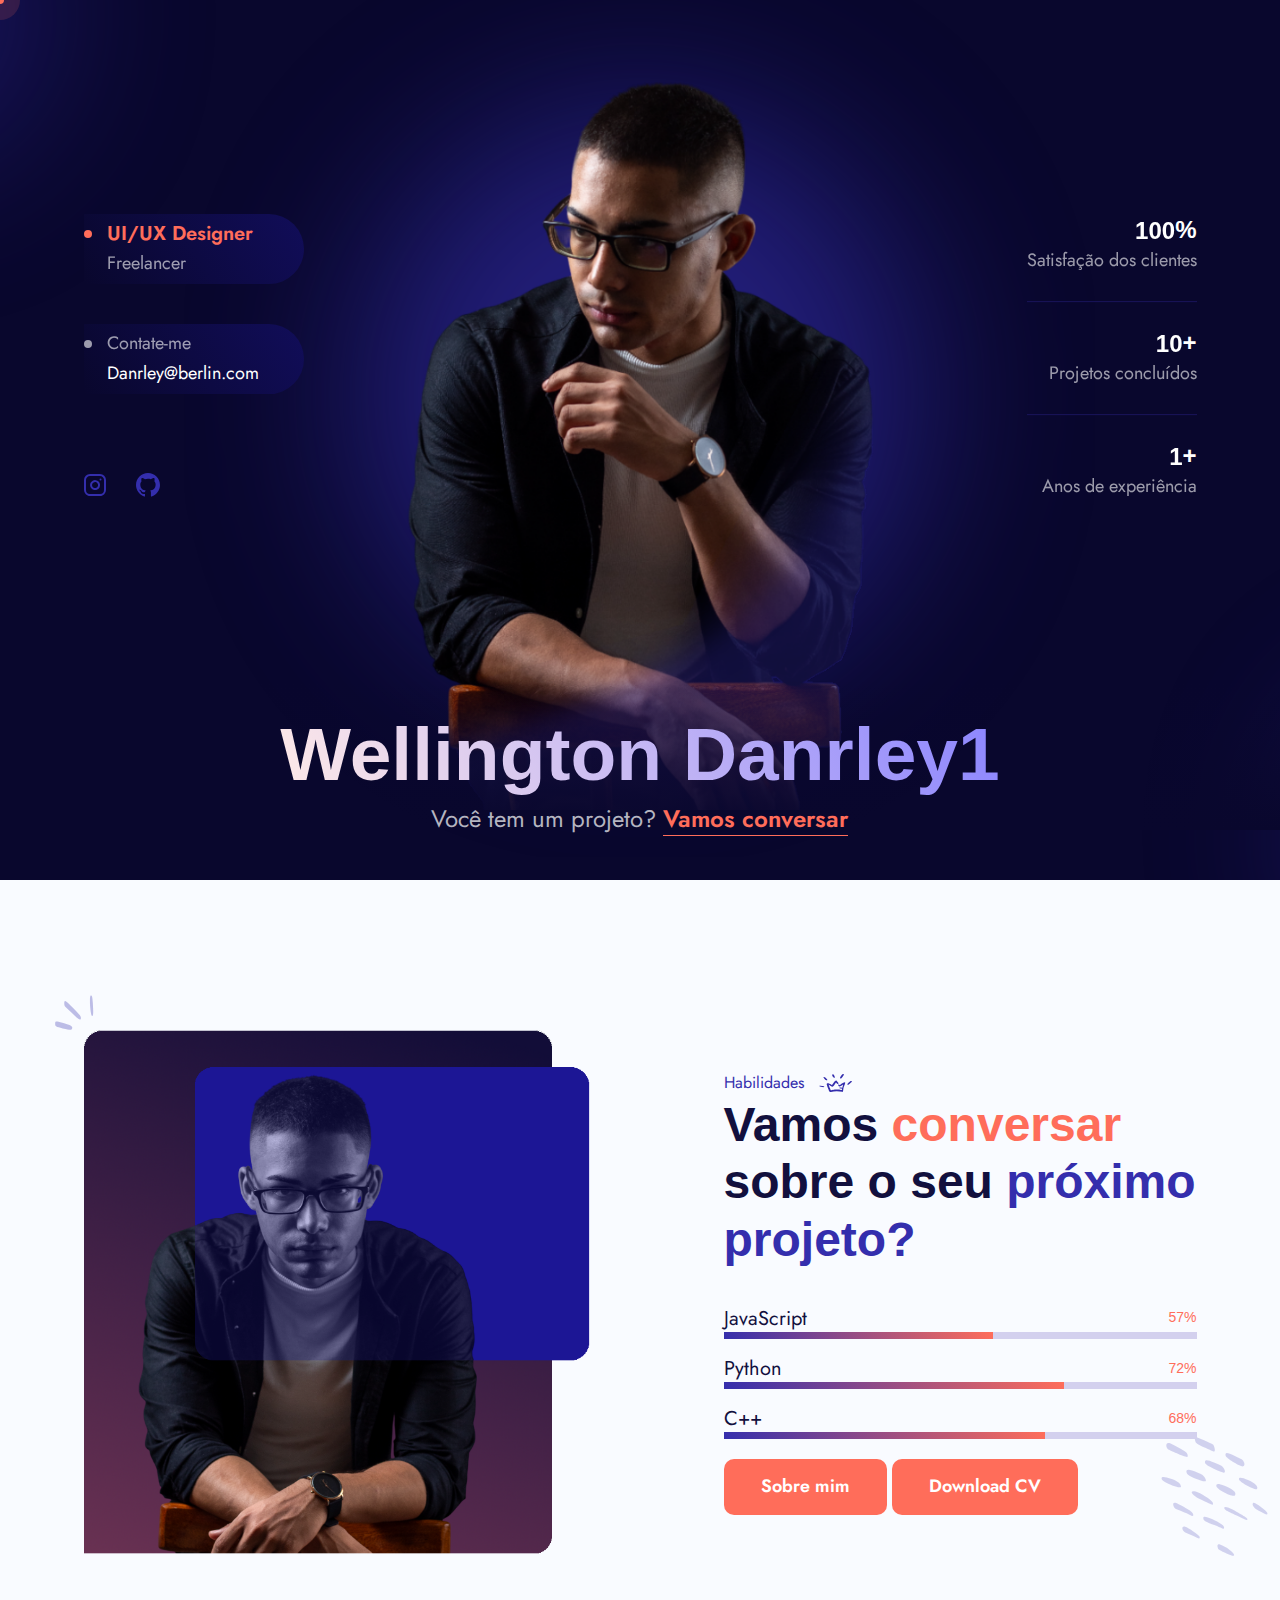
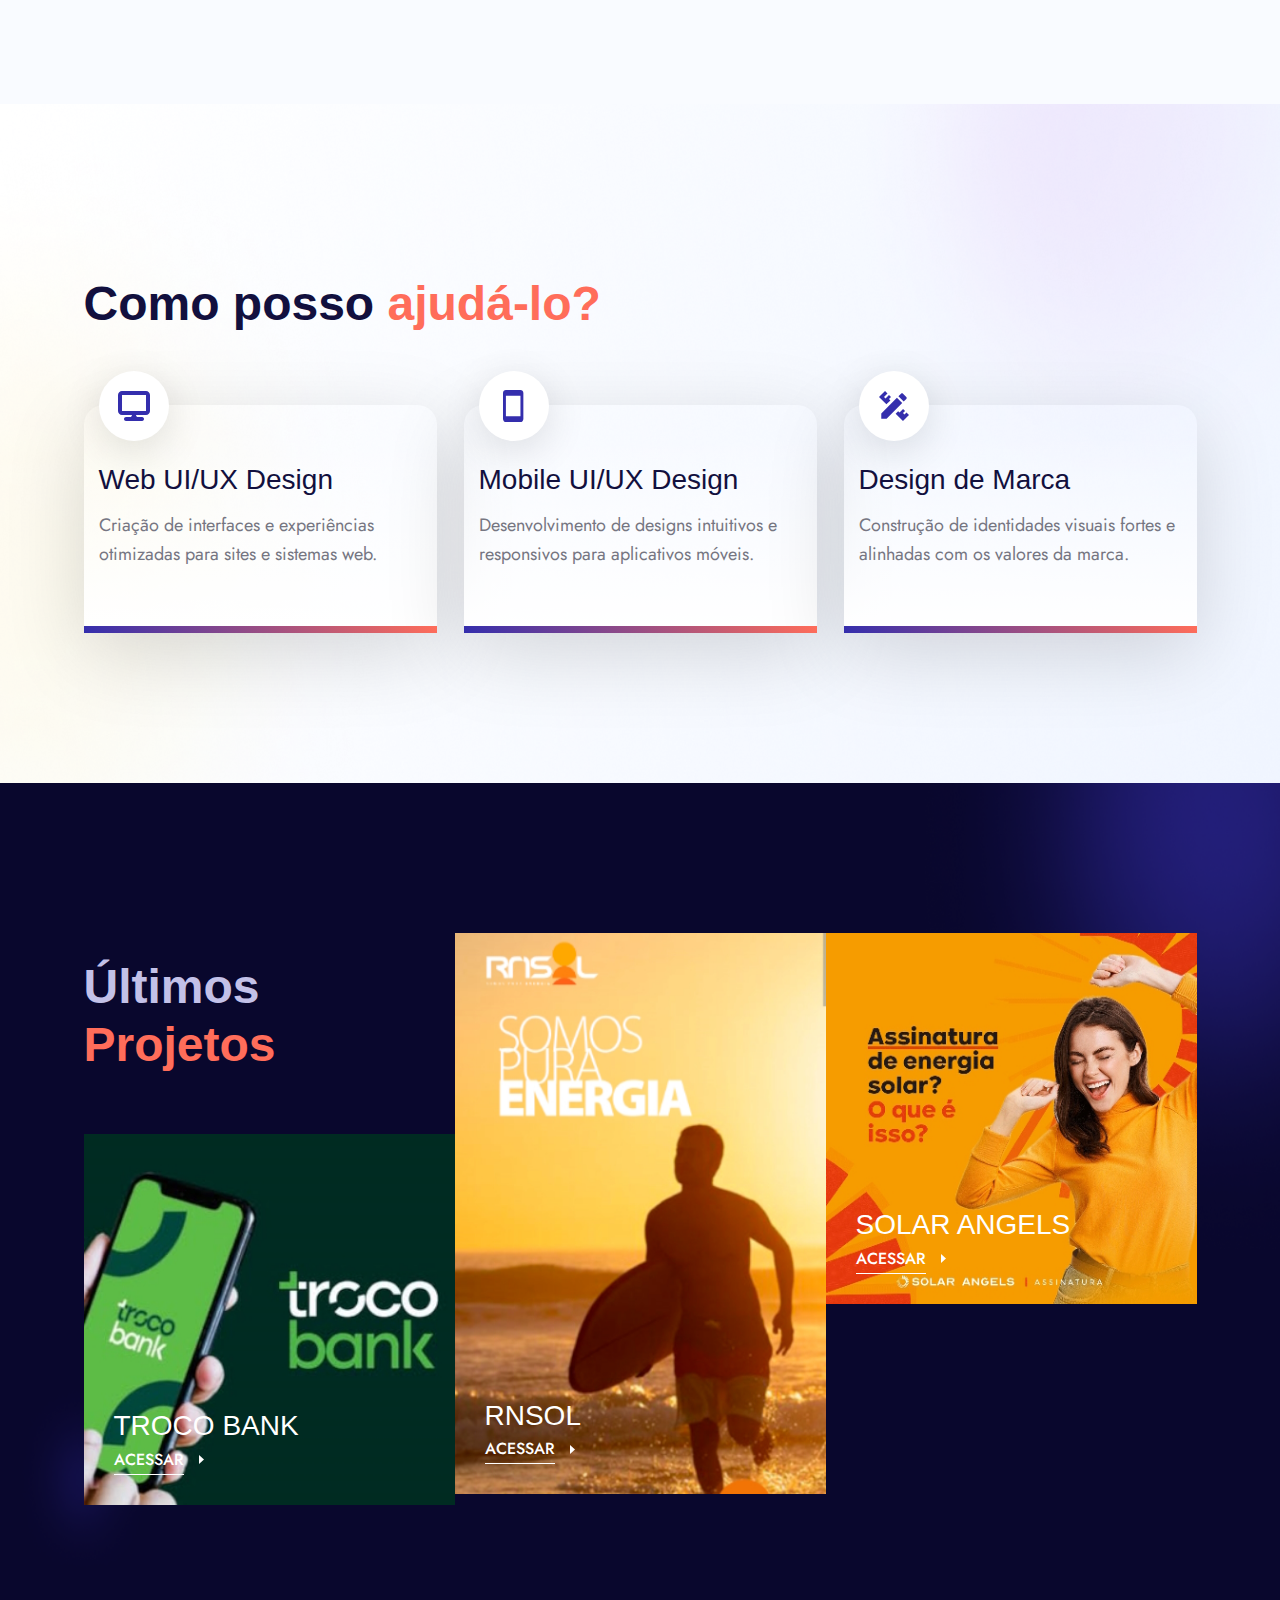
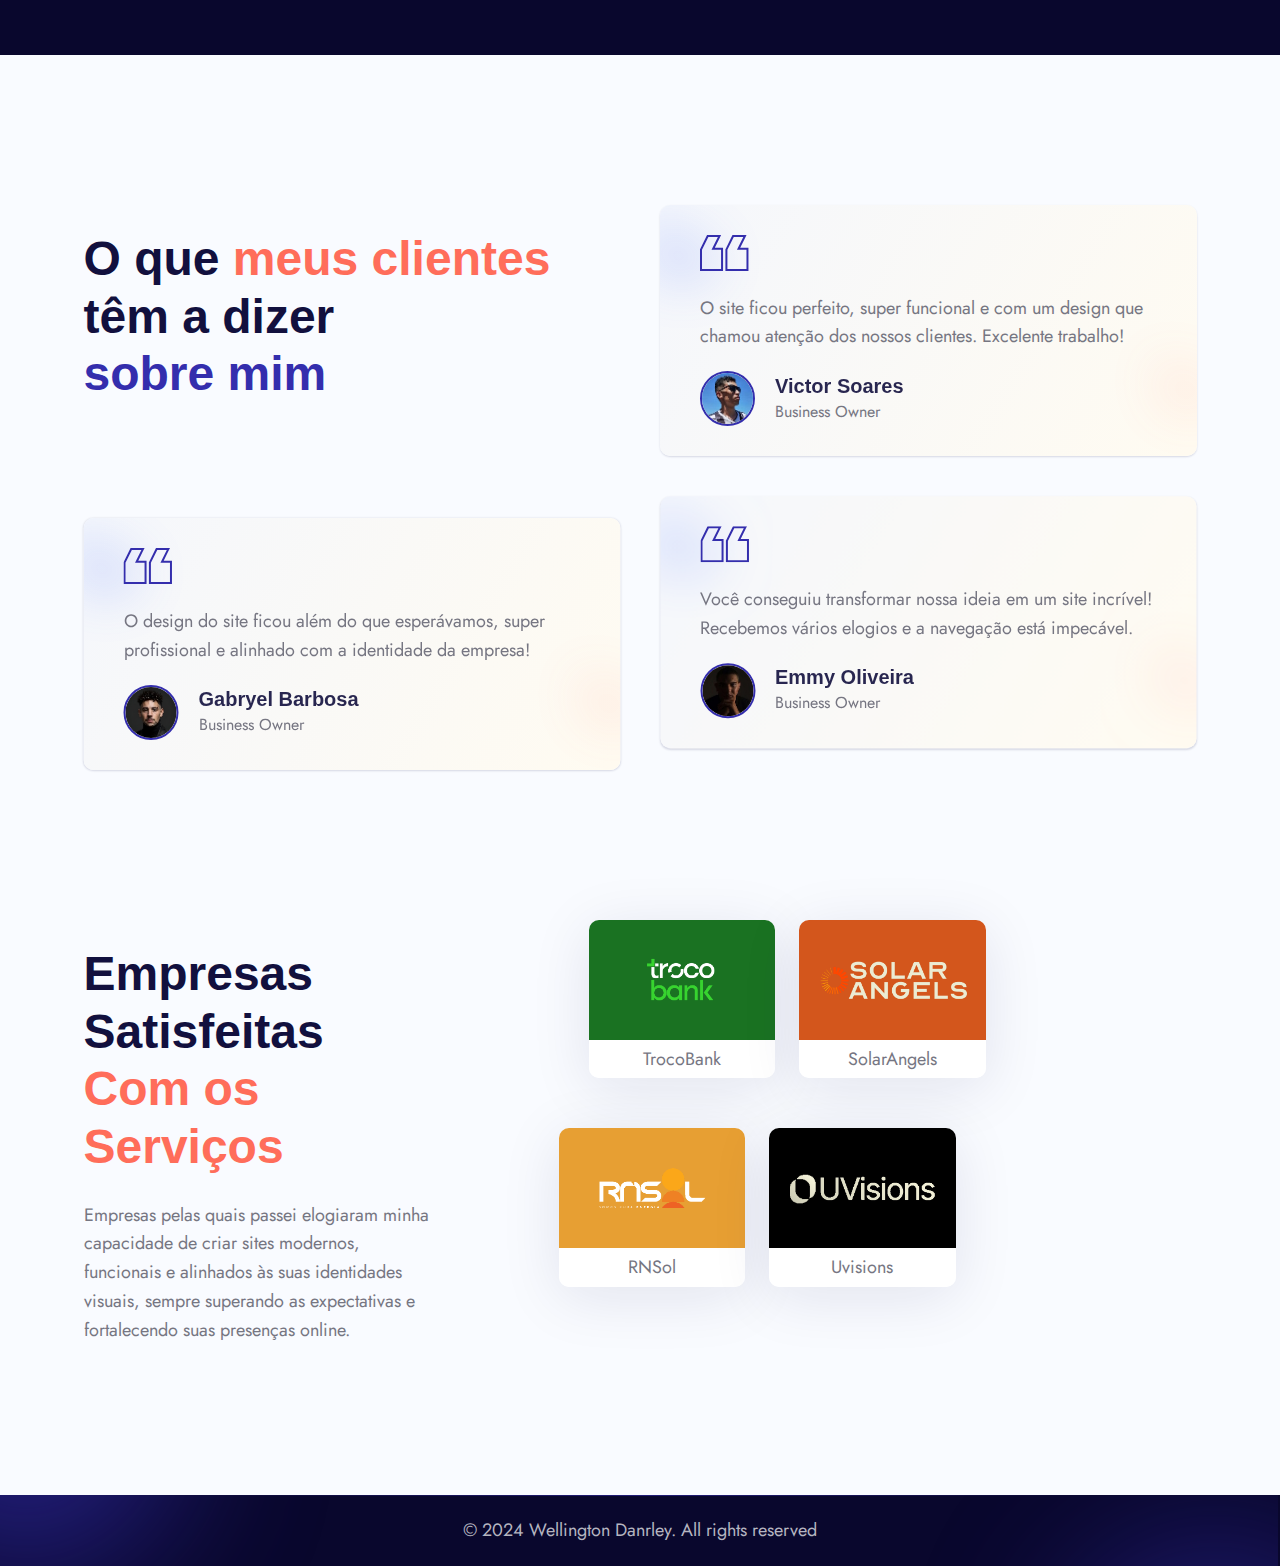
==== commit 337a4f41: "Add files via upload" ====
--- a/index.html
+++ b/index.html
@@ -35,7 +35,7 @@
       <div class="cs_hero_box">
         <img src="assets/img/hero_img.png" alt="">
         <div class="cs_hero_box_in wow fadeInUp" data-wow-duration="0.8s" data-wow-delay="0.2s">
-          <h1 class="cs_hero_title cs_font_92 cs_extra_bold cs_link cs_gradient_text_2">Wellington Danrley</h1>
+          <h1 class="cs_hero_title cs_font_92 cs_extra_bold cs_link cs_gradient_text_2">Wellington Danrley1</h1>
           <p class="cs_hero_subtitle cs_font_24">
             Você tem um projeto?
             <a href="https://wa.me/+5584991062127?text=quero%20fazer%20um%20projeto%20com%20você!" class="cs_semi_bold cs_accent_color cs_text_btn">Vamos conversar</a>
@@ -175,16 +175,13 @@
 
                 <div class="cs_tab_body">
                   <div class="cs_tab " data-id="myself">
-                    <p class="m-0">cu</p>
+                    <p class="m-0"></p>
                     <div class="cs_height_30 cs_height_lg_20"></div>
                     <a class="cs_btn cs_style_1" href="contact.html"><span>About Me</span></a>
                     <a class="cs_btn cs_style_1" href="contact.html"><span>Download CV</span></a>
                   </div>
                   <div class="cs_tab" data-id="education">
-                    <p class="m-0">Lorem ipsum dolor sit amet, consectetuer adipiscing elit. Aenean commodo ligula eget
-                      dolor. Aenean massa. Cum sociis natoque penatibus et magnis dis parturient montes, nascetur
-                      ridiculus mus. Donec quam felis, ultricies nec, pellentesque eu, pretium quis, sem aenean massa
-                      ultricies nec.</p>
+                    <p class="m-0"></p>
                   </div>
                   <div class="cs_tab active" data-id="tools">
                     <!--<div class="cs_progressbar cs_style_1">
@@ -682,4 +679,4 @@
 </body>
 
 <!-- WD -->
-</html>
+</html>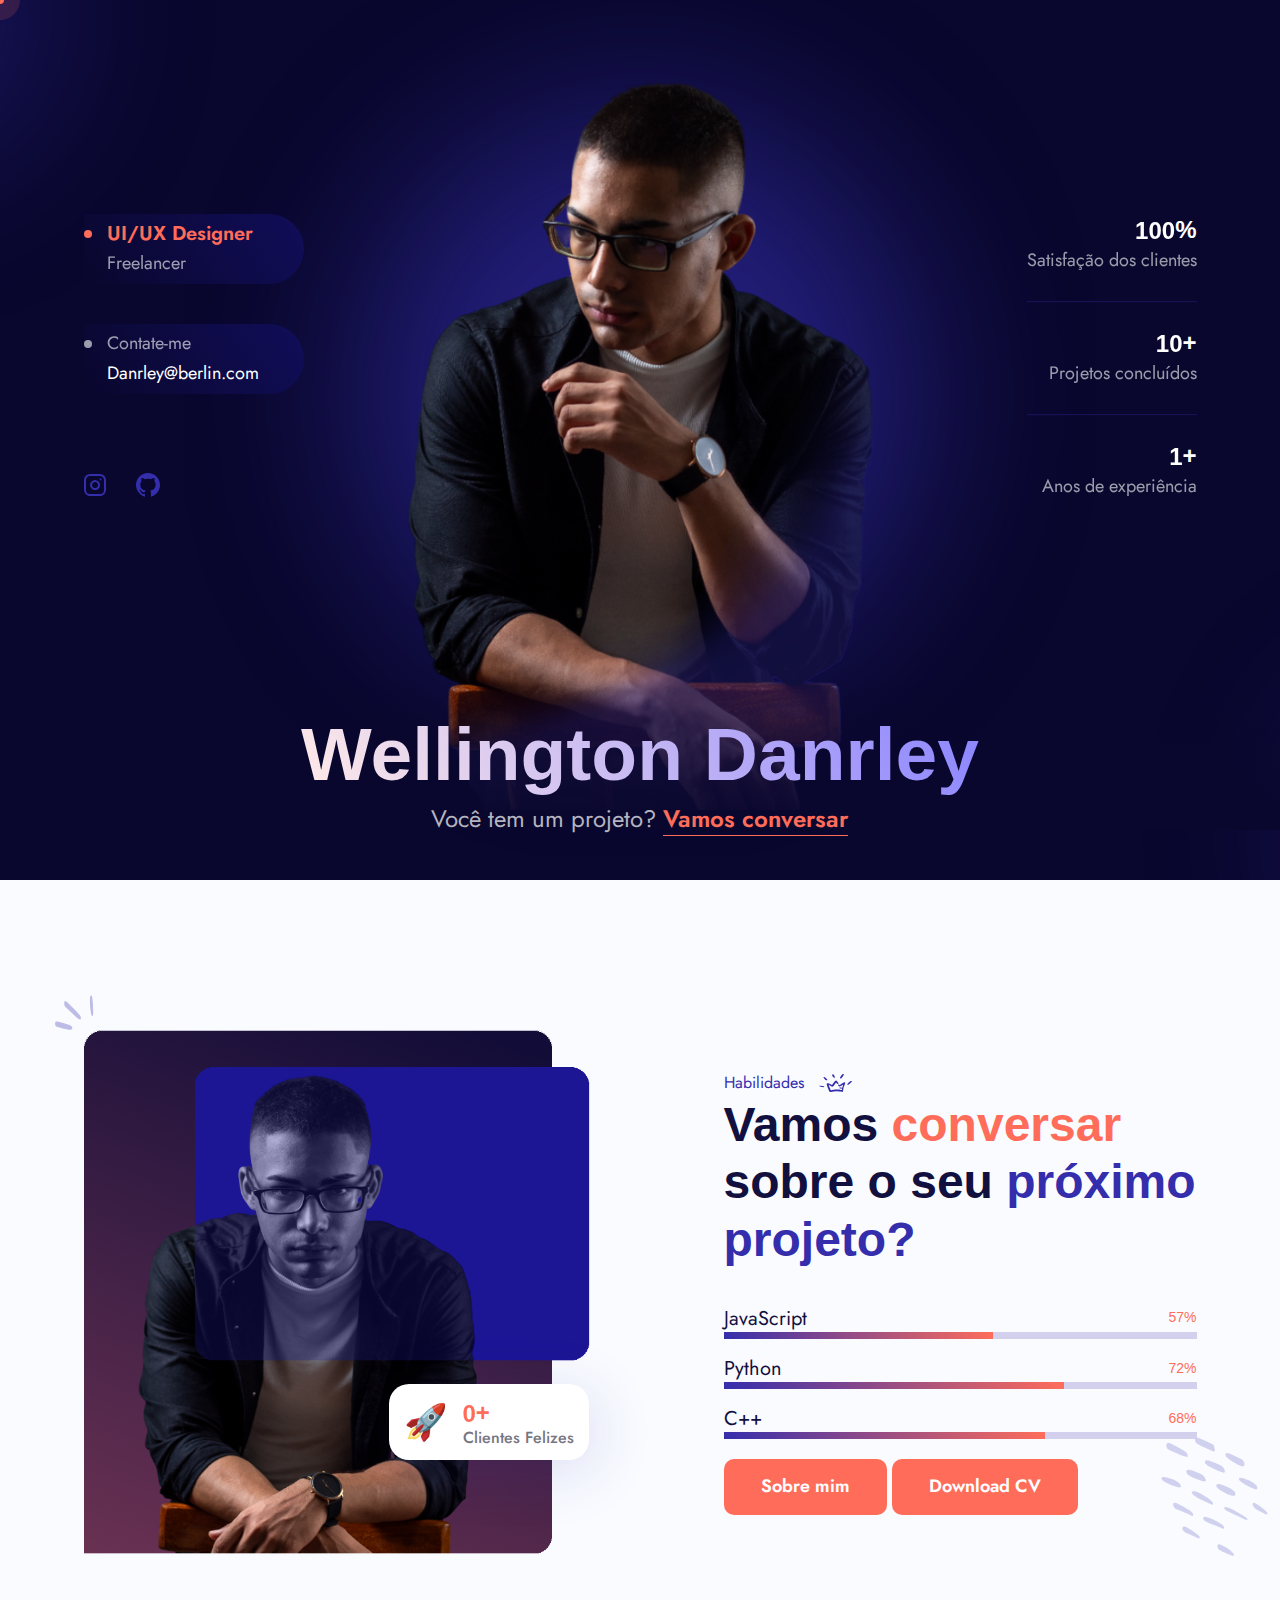
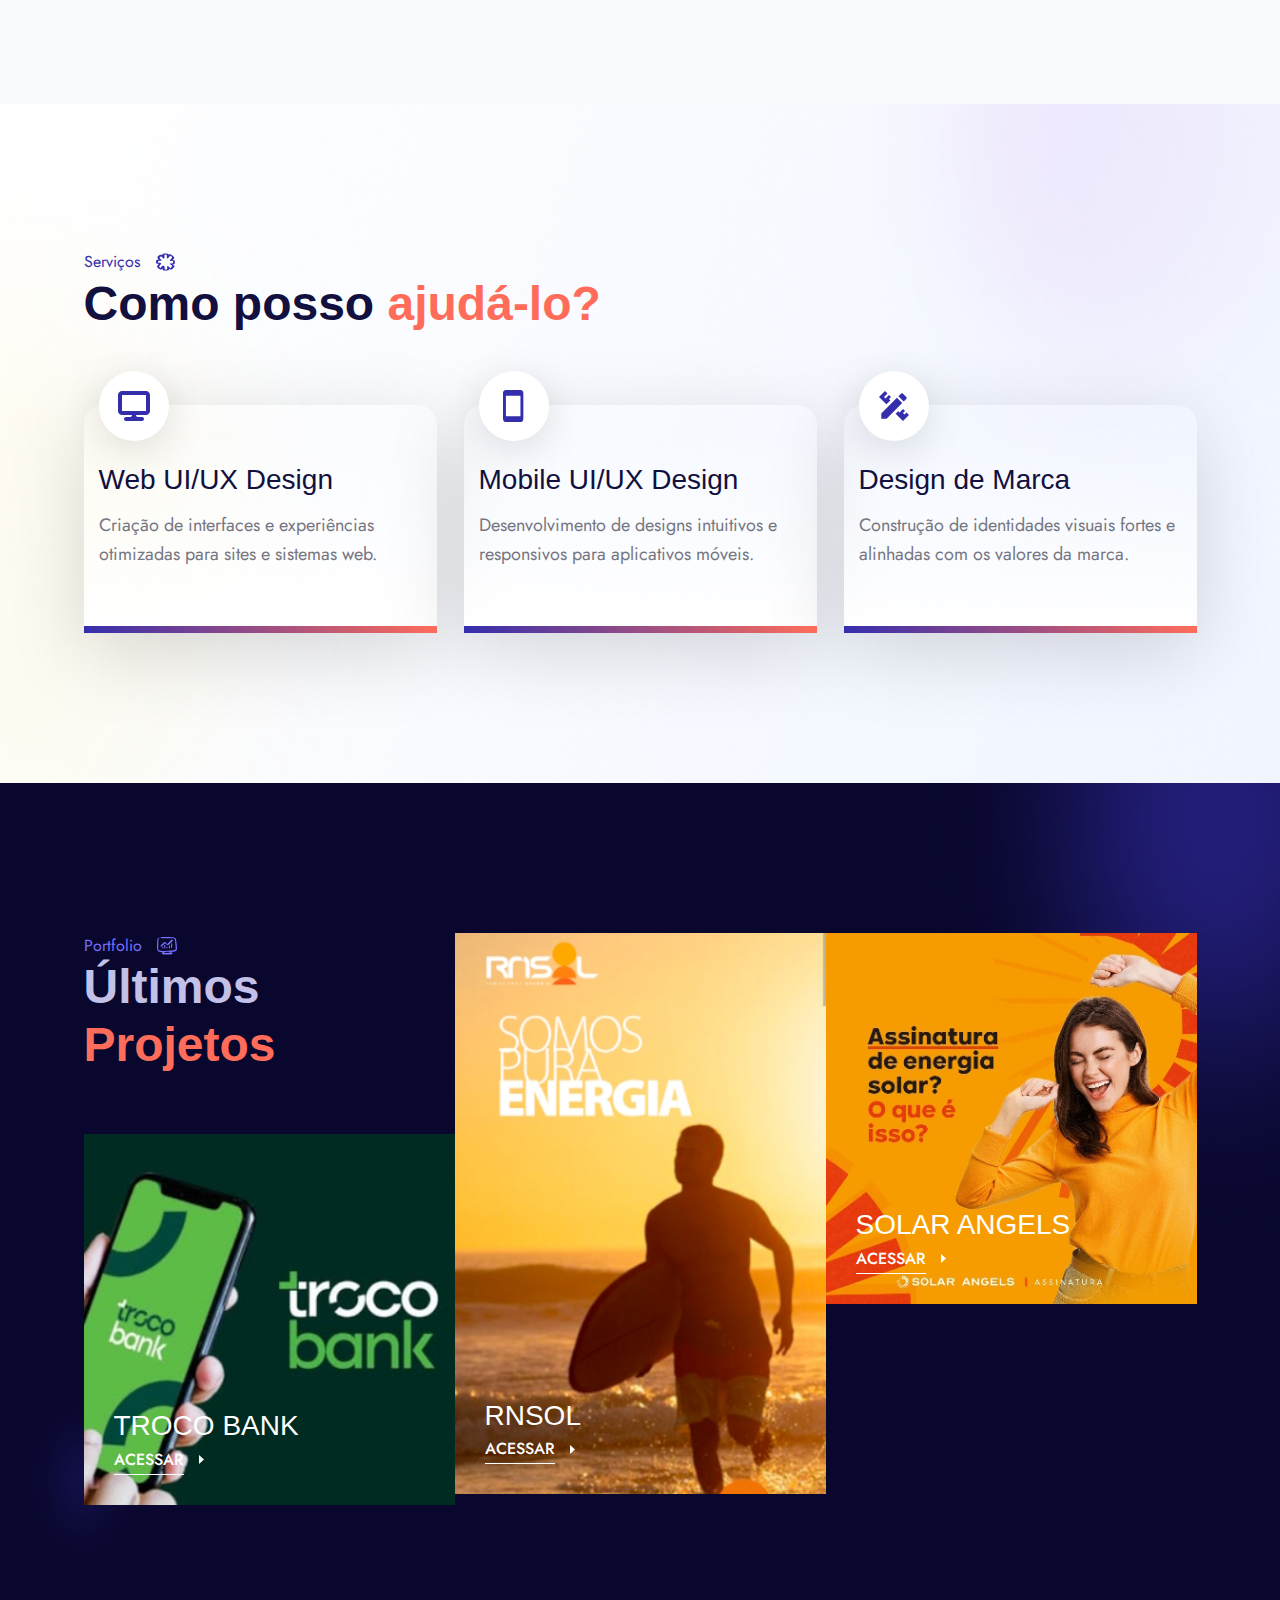
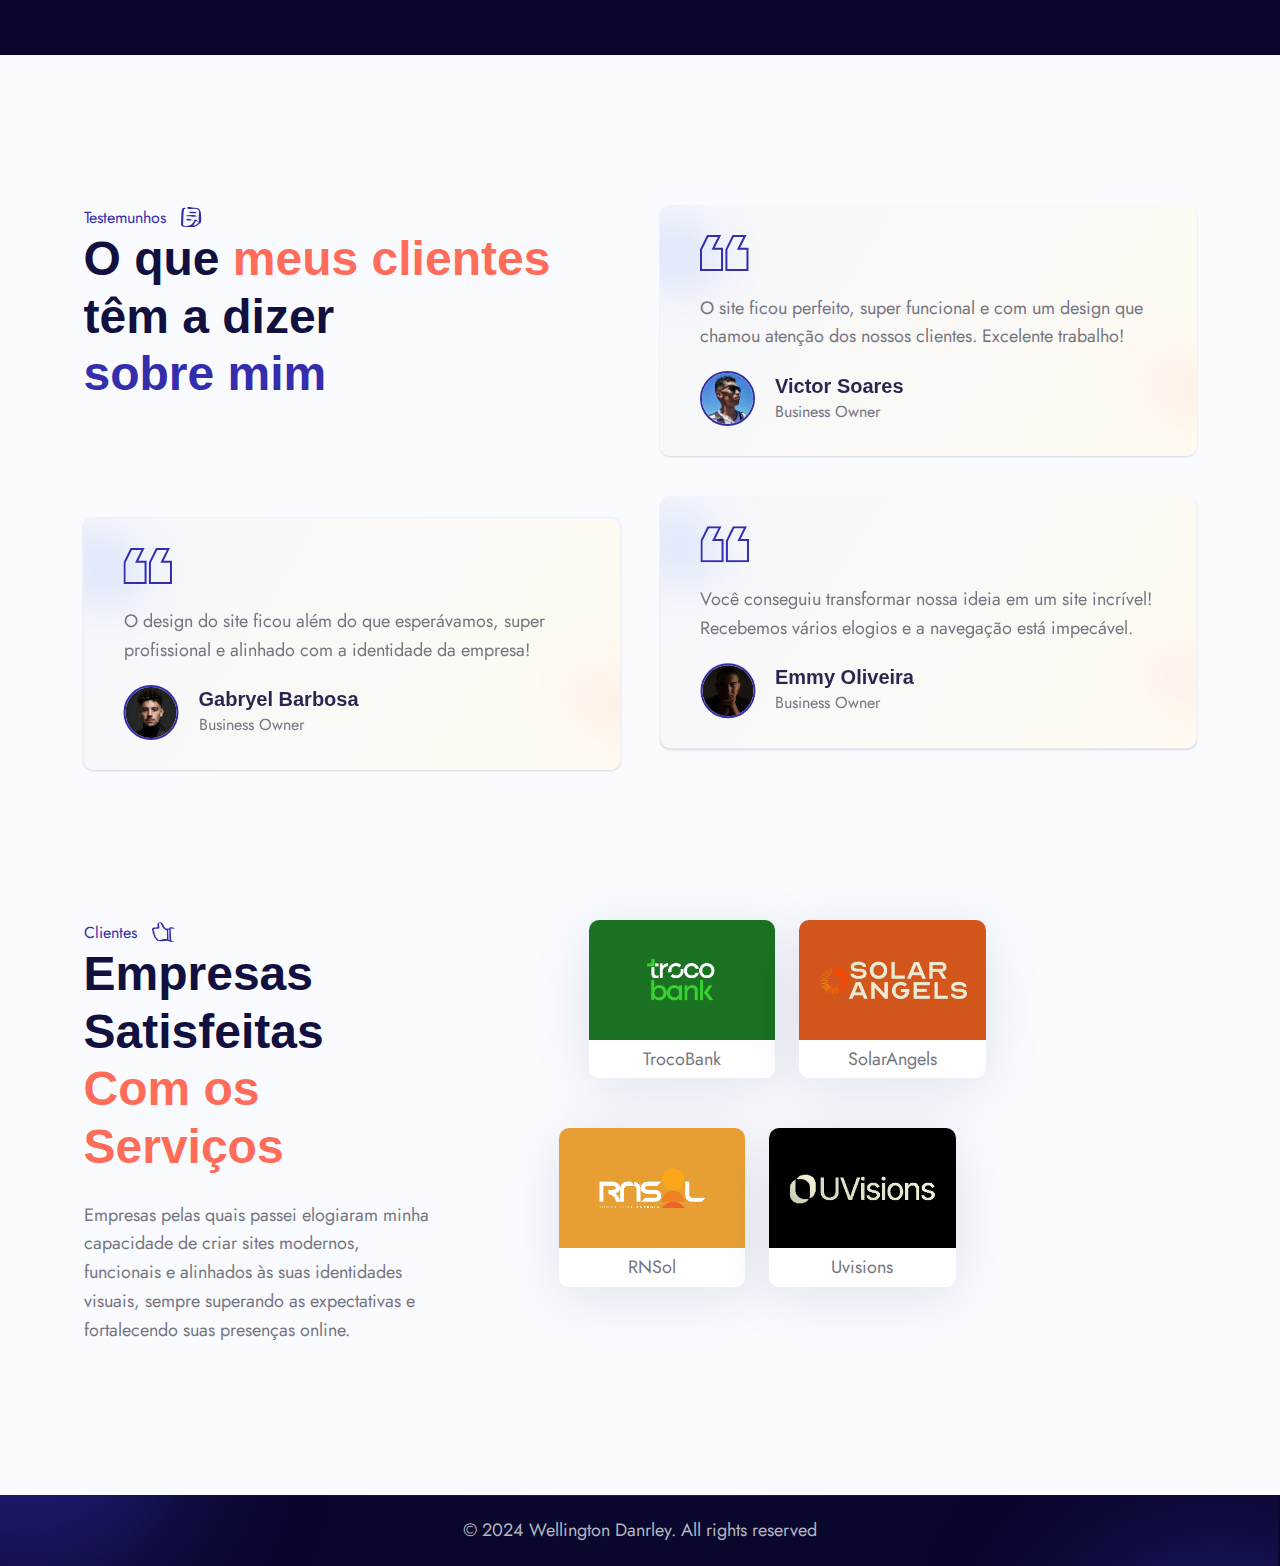
==== commit eb9b2a84: "Add files via upload" ====
--- a/index.html
+++ b/index.html
@@ -35,7 +35,7 @@
       <div class="cs_hero_box">
         <img src="assets/img/hero_img.png" alt="">
         <div class="cs_hero_box_in wow fadeInUp" data-wow-duration="0.8s" data-wow-delay="0.2s">
-          <h1 class="cs_hero_title cs_font_92 cs_extra_bold cs_link cs_gradient_text_2">Wellington Danrley1</h1>
+          <h1 class="cs_hero_title cs_font_92 cs_extra_bold cs_link cs_gradient_text_2">Wellington Danrley</h1>
           <p class="cs_hero_subtitle cs_font_24">
             Você tem um projeto?
             <a href="https://wa.me/+5584991062127?text=quero%20fazer%20um%20projeto%20com%20você!" class="cs_semi_bold cs_accent_color cs_text_btn">Vamos conversar</a>
@@ -674,7 +674,7 @@
   <script src="assets/js/plugins/gsap.min.js"></script>
   <script src="assets/js/plugins/isotope.pkg.min.js"></script>
   <script src="assets/js/plugins/odometer.min.js"></script>
-  <script src="assets/js/plugins/wow.min.js"></script>
+
   <script src="assets/js/main.js"></script>
 </body>
 
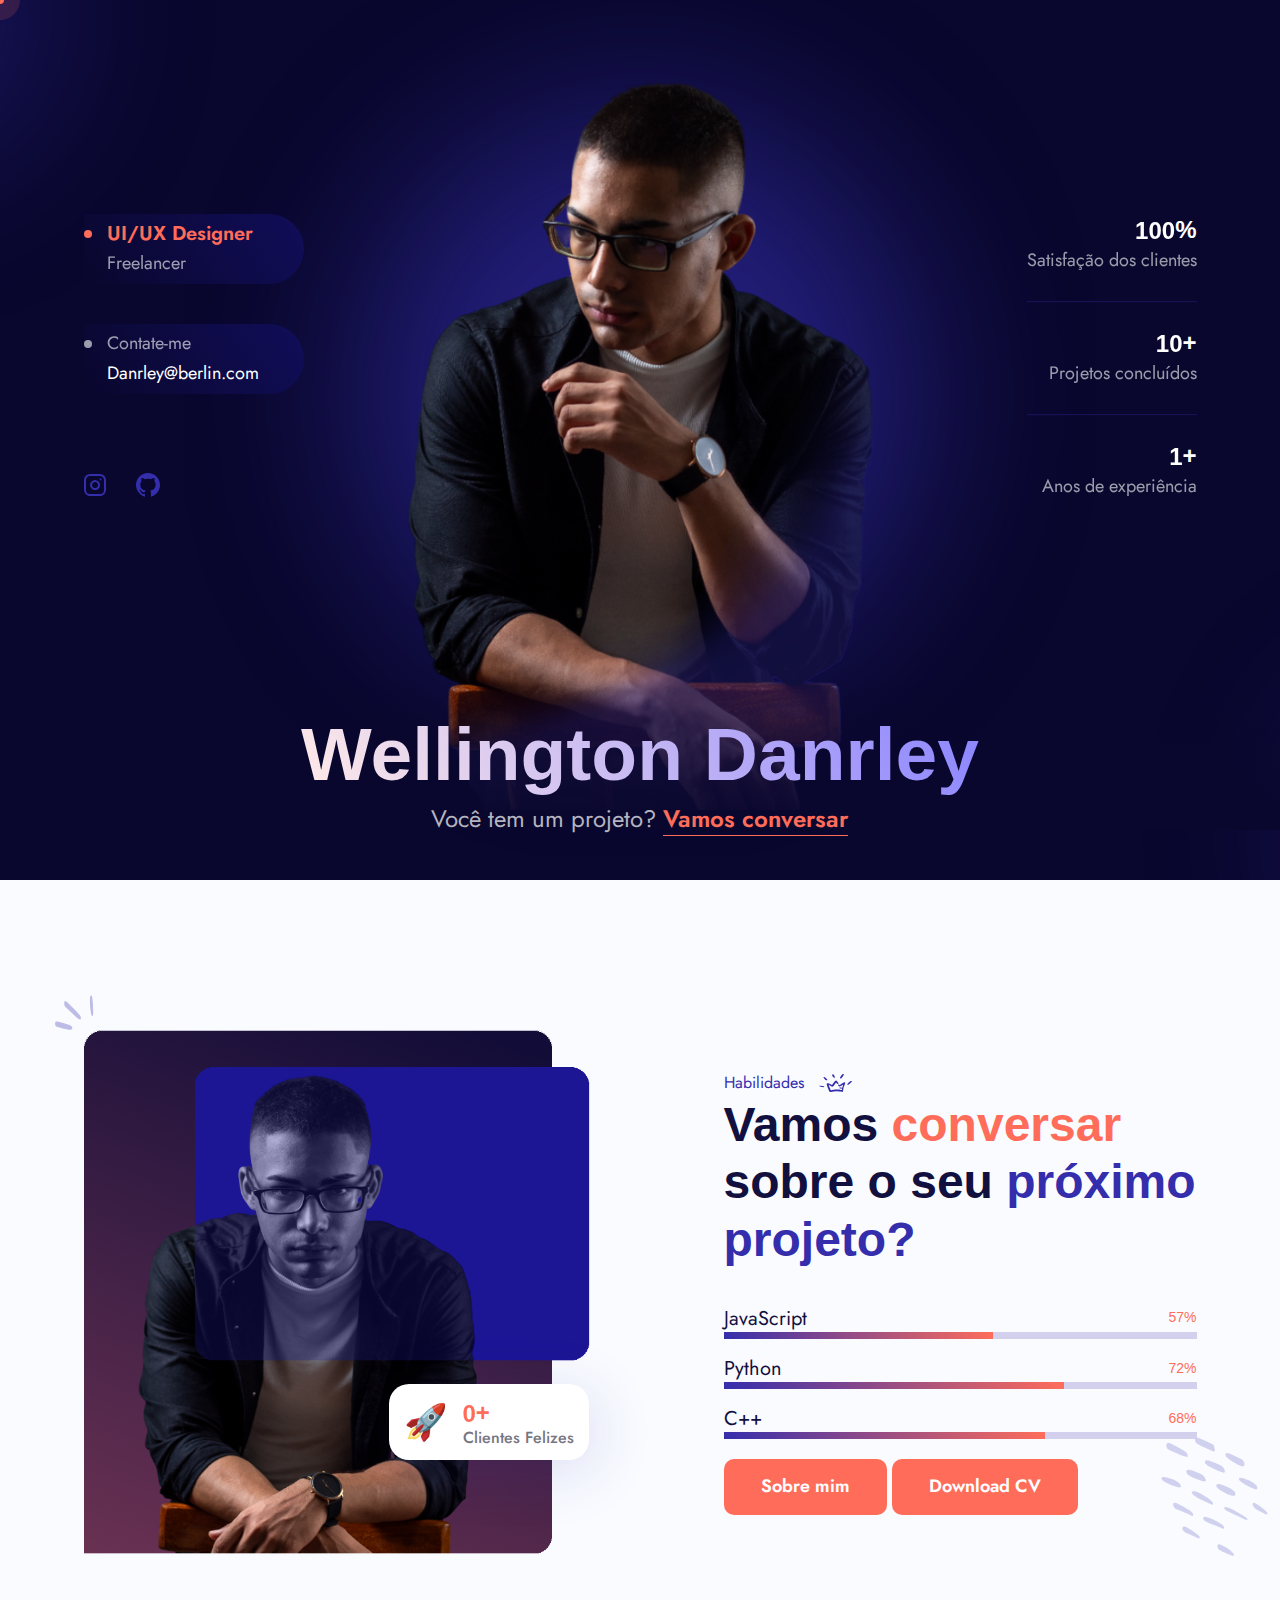
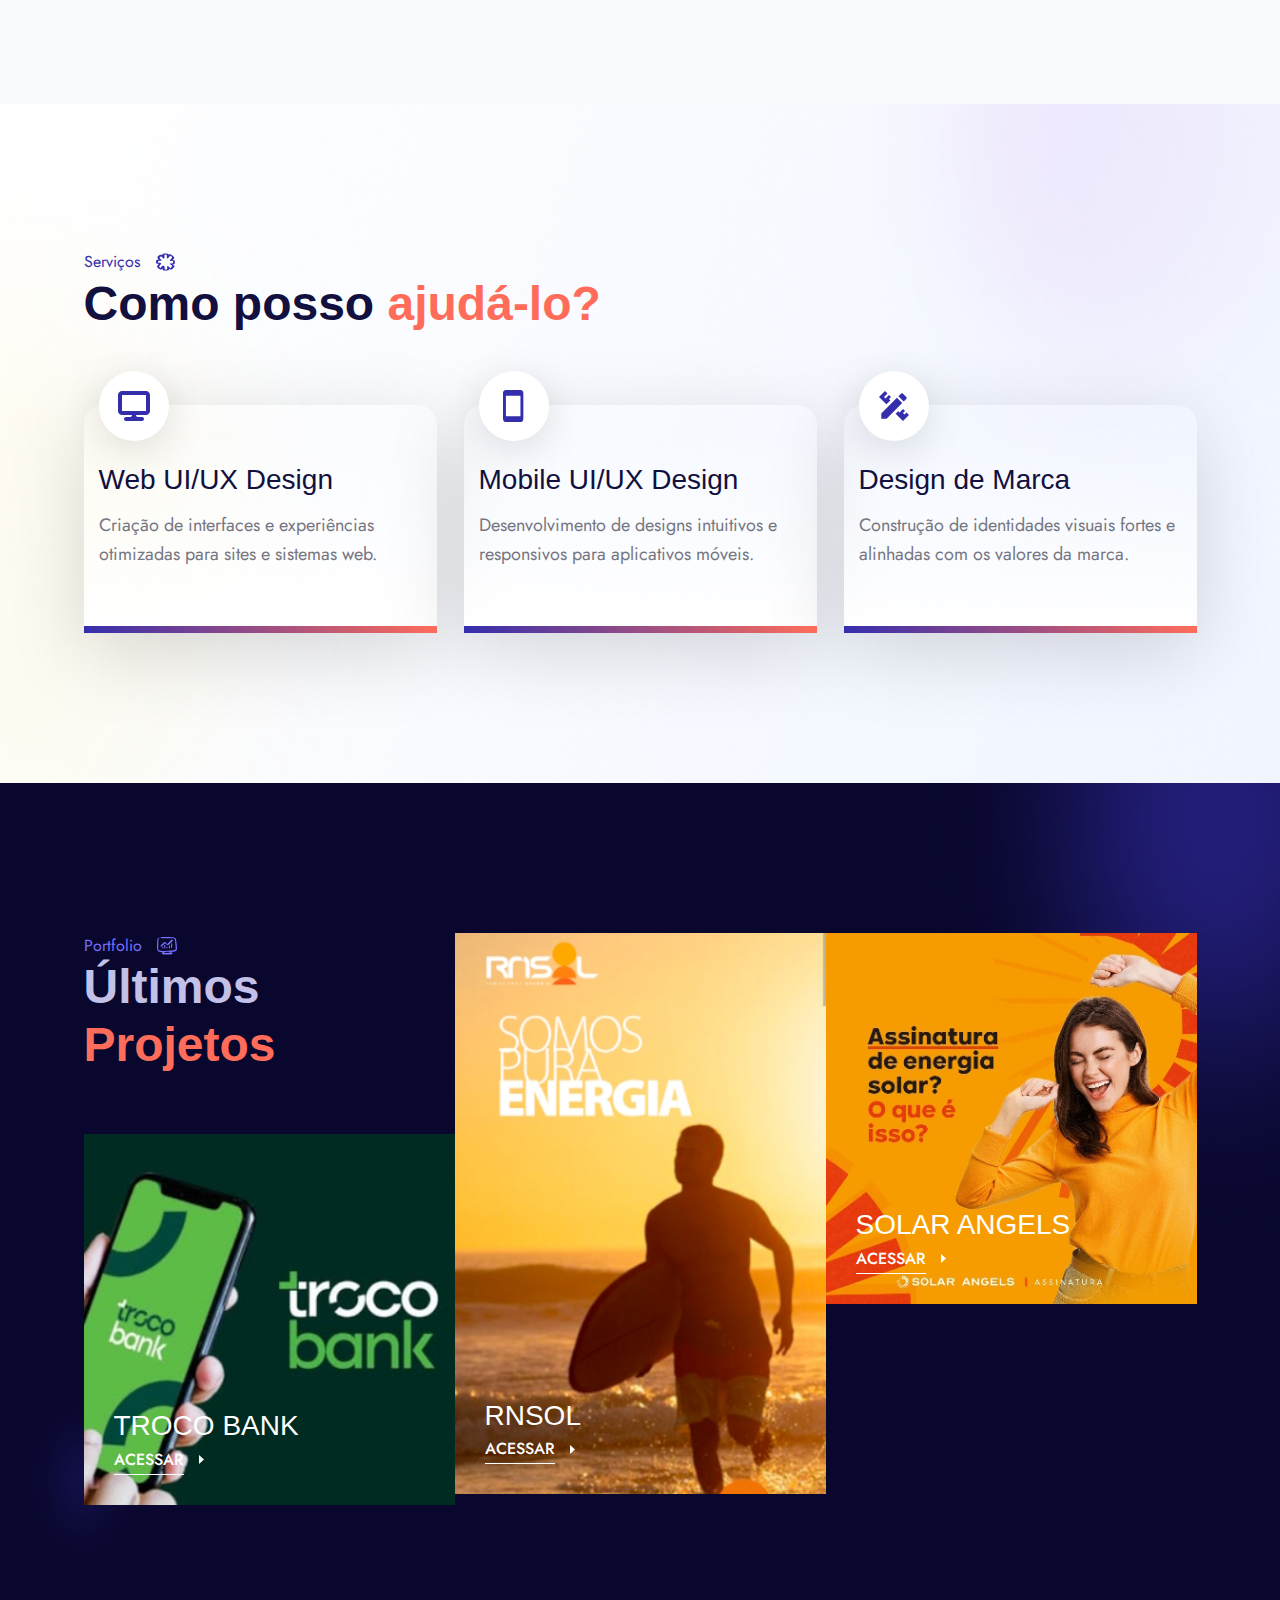
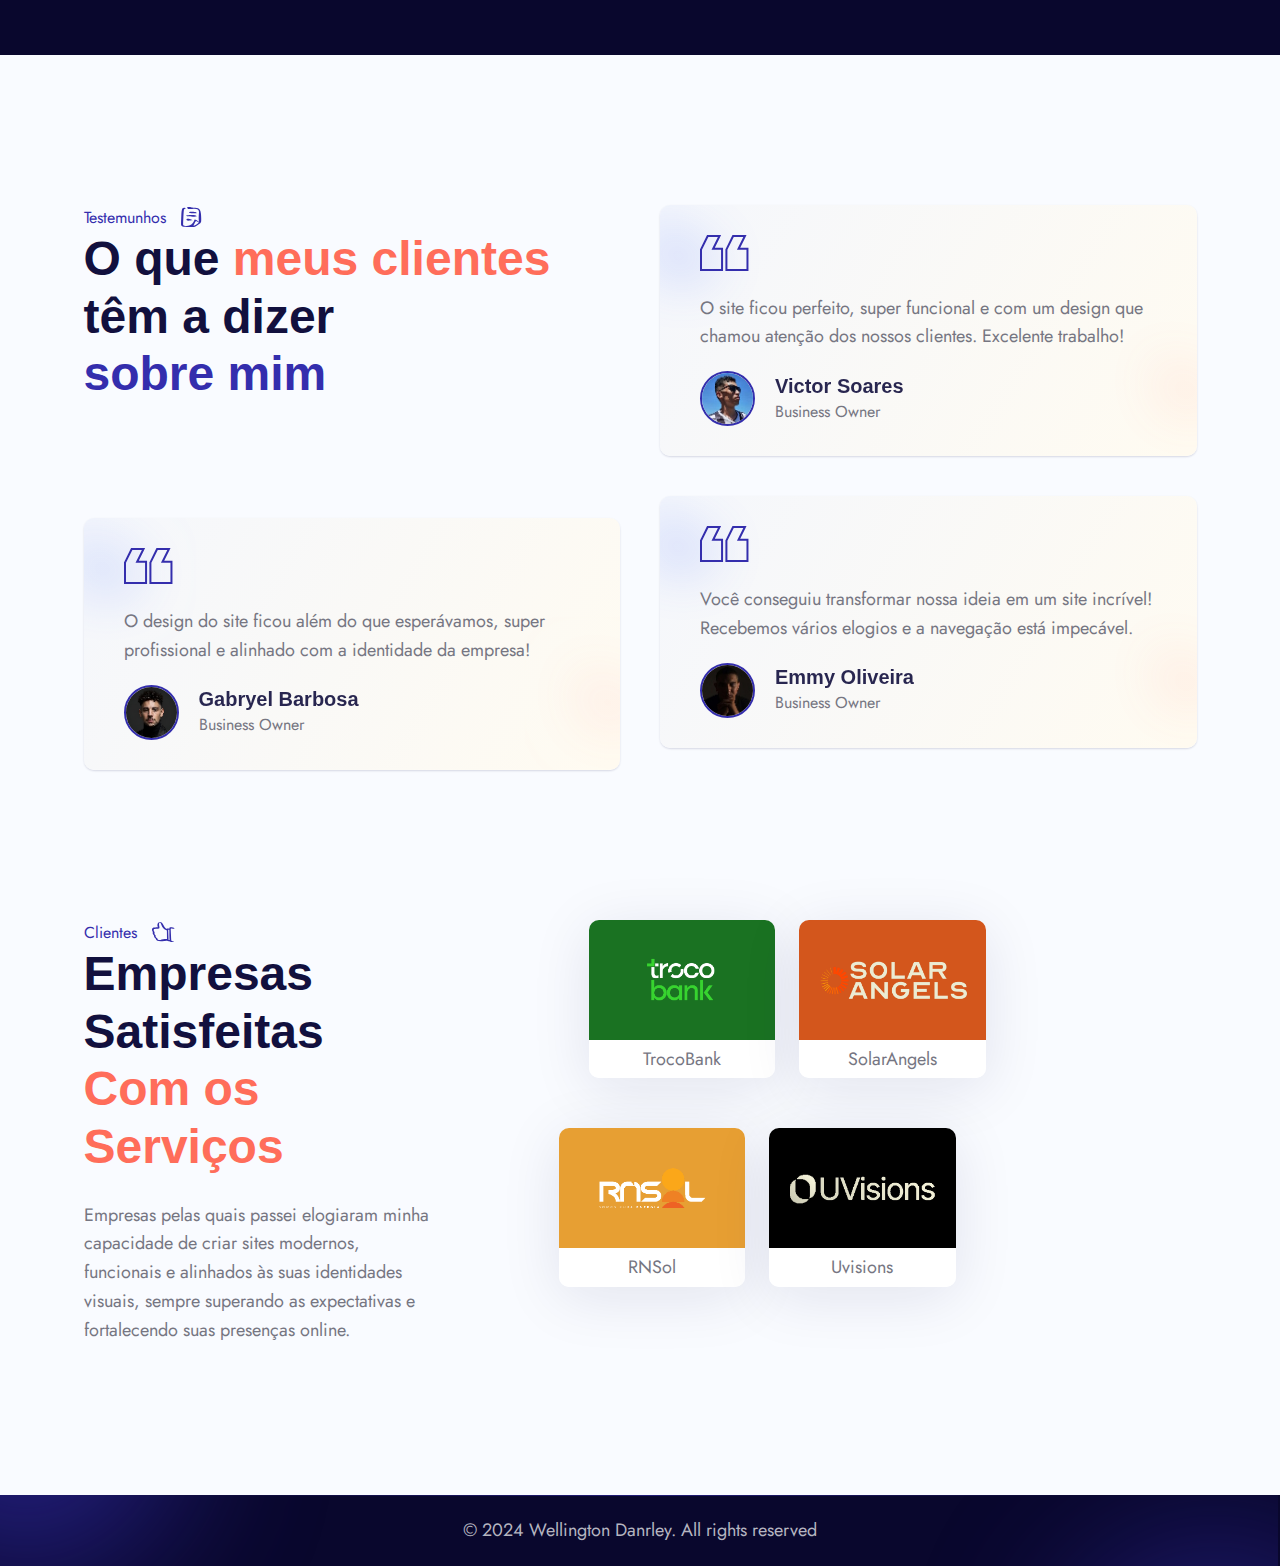
==== commit d83644a6: "Add files via upload" ====
--- a/index.html
+++ b/index.html
@@ -674,7 +674,7 @@
   <script src="assets/js/plugins/gsap.min.js"></script>
   <script src="assets/js/plugins/isotope.pkg.min.js"></script>
   <script src="assets/js/plugins/odometer.min.js"></script>
-
+  <!--<script src="assets/js/plugins/wow.min.js"></script>-->
   <script src="assets/js/main.js"></script>
 </body>
 
